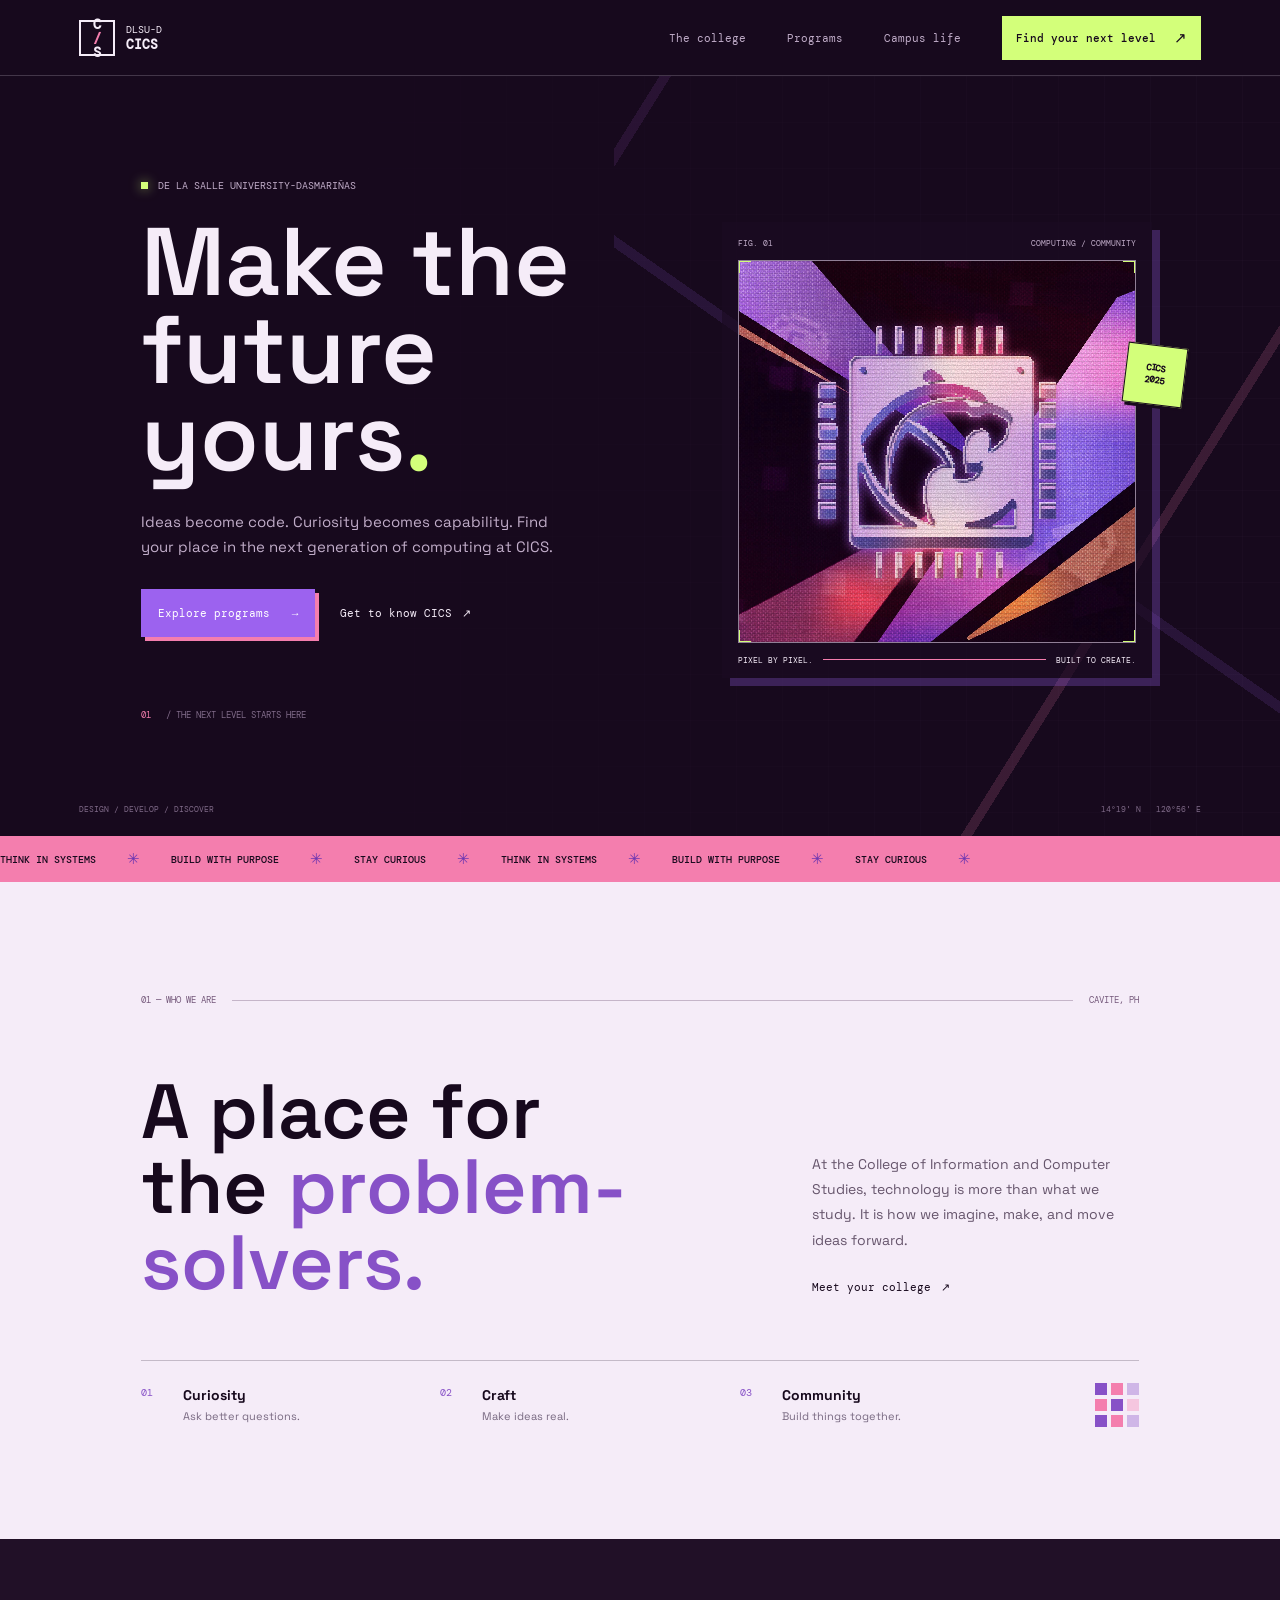
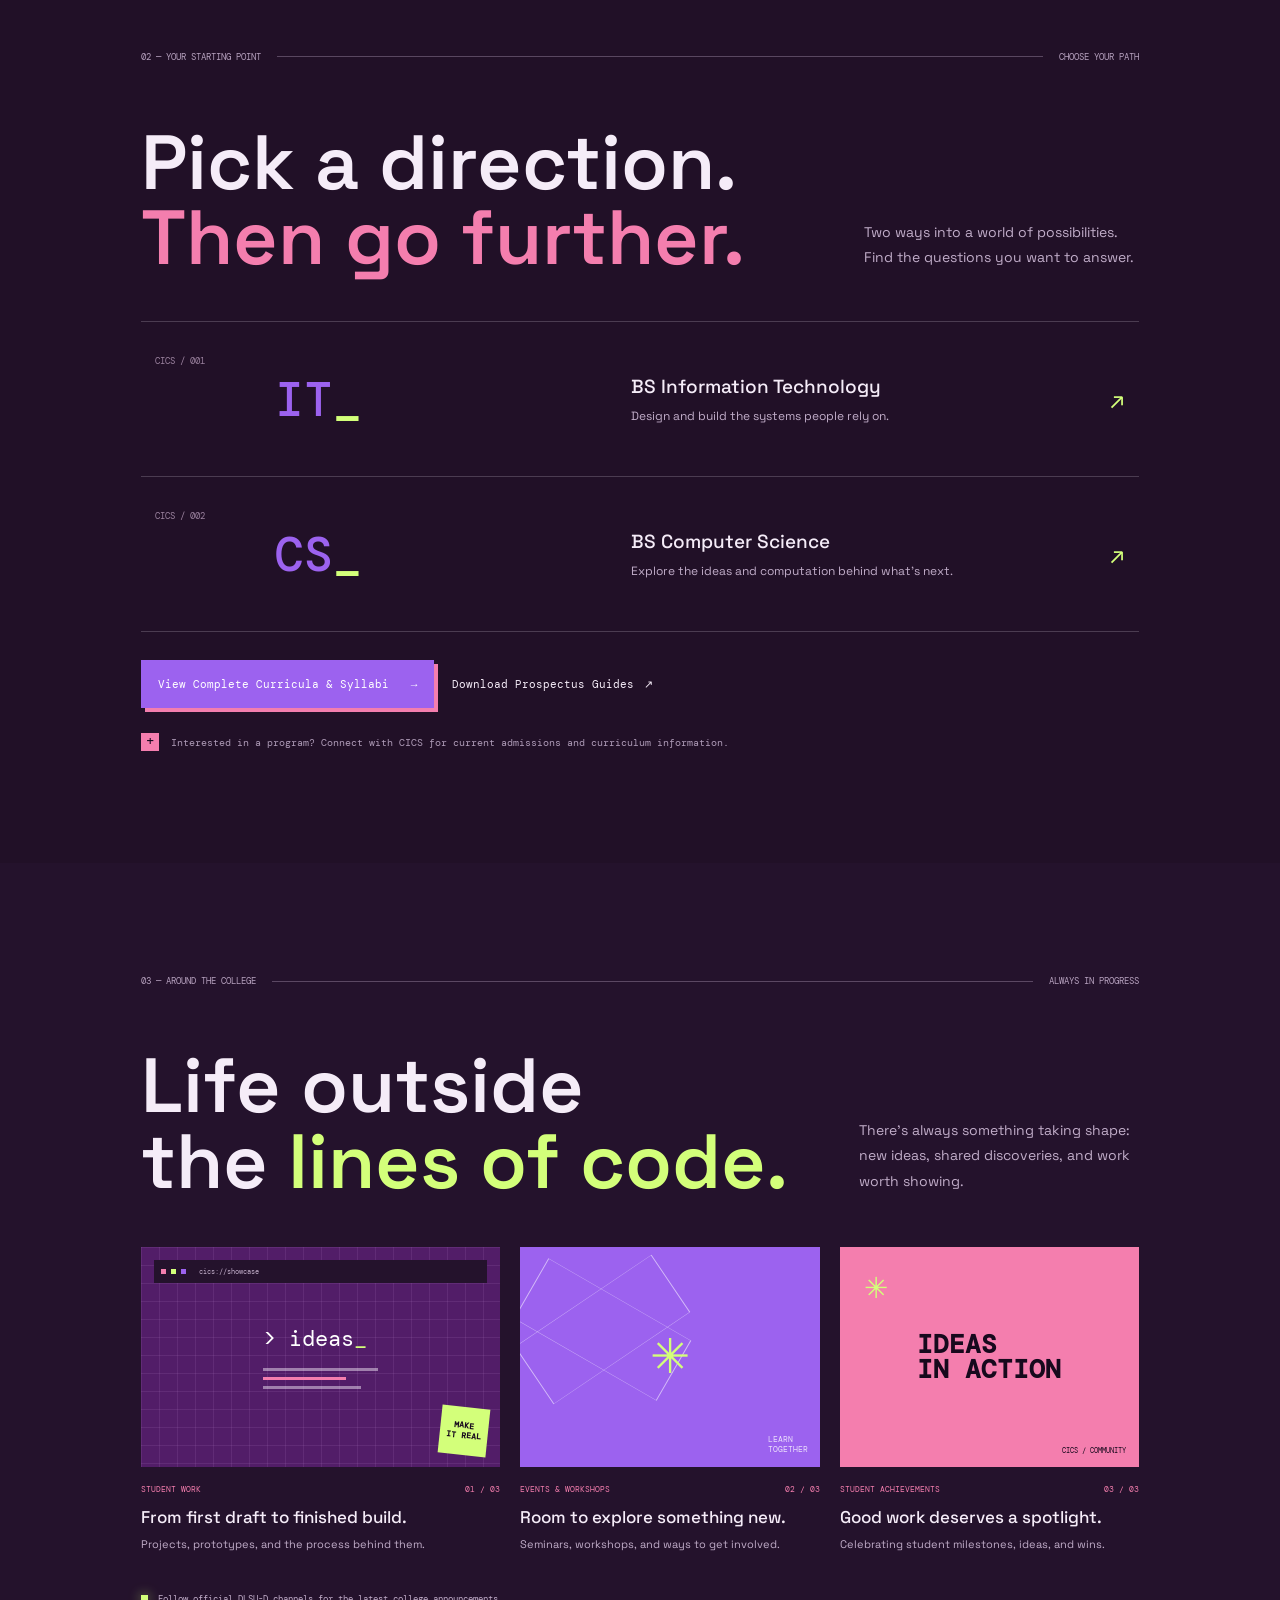
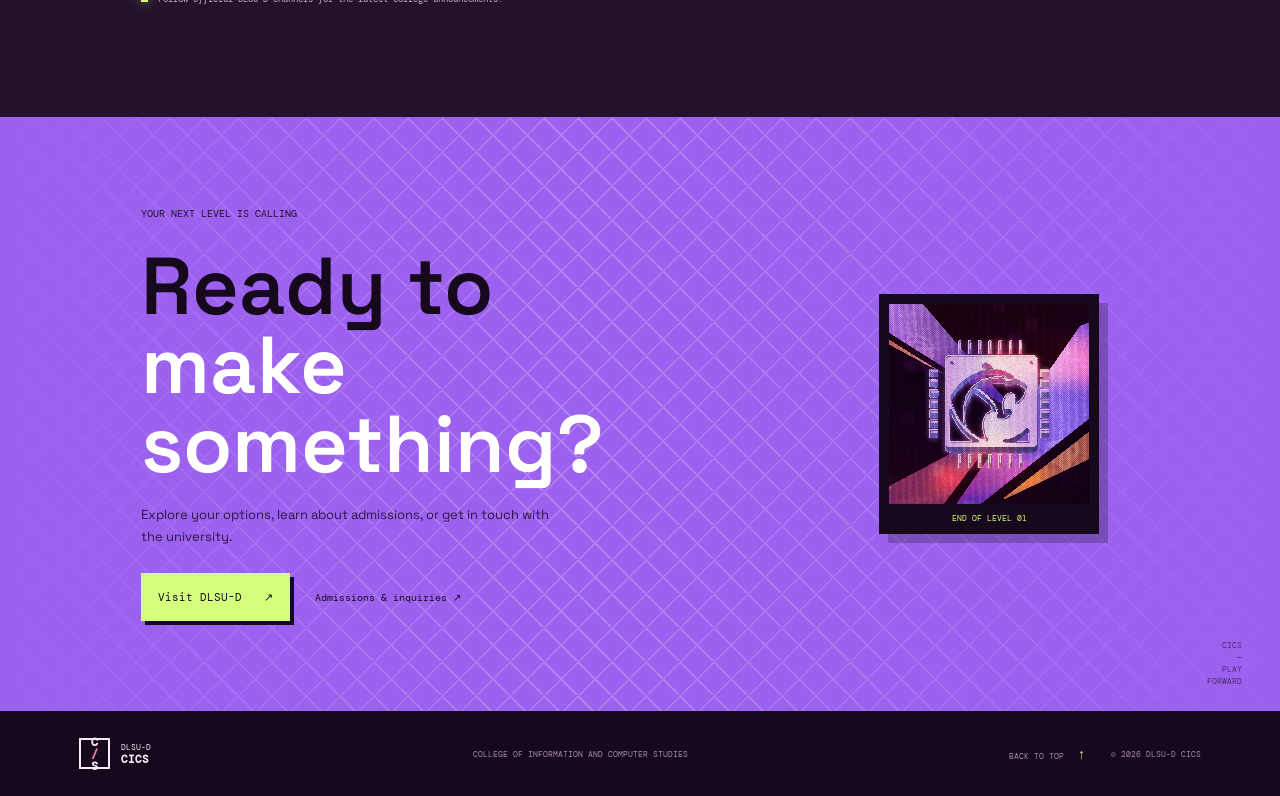
==== src/index.html @ ca6fd071 "feat(add): academic programs page" ====
<!doctype html>
<html lang="en">
  <head>
    <meta charset="utf-8" />
    <meta name="viewport" content="width=device-width, initial-scale=1" />
    <meta name="theme-color" content="#17091d" />
    <meta
      name="description"
      content="Discover the College of Information and Computer Studies at De La Salle University-Dasmariñas."
    />
    <title>CICS | De La Salle University-Dasmariñas</title>
    <link rel="preconnect" href="https://fonts.googleapis.com" />
    <link rel="preconnect" href="https://fonts.gstatic.com" crossorigin />
    <link
      href="https://fonts.googleapis.com/css2?family=DM+Mono:wght@400;500&family=Space+Grotesk:wght@400;500;600;700&display=swap"
      rel="stylesheet"
    />
    <link rel="stylesheet" href="styles.css" />
    <script src="script.js" defer></script>
  </head>
  <body>
    <a class="skip-link" href="#main">Skip to content</a>
    <header class="site-header">
      <a class="brand" href="#top" aria-label="CICS home">
        <span class="brand-mark">C<span>/</span>S</span>
        <span class="brand-copy">DLSU-D <b>CICS</b></span>
      </a>
      <button
        class="menu-toggle"
        type="button"
        aria-expanded="false"
        aria-controls="site-nav"
        aria-label="Open navigation"
      >
        <span></span><span></span>
      </button>
      <nav class="site-nav" id="site-nav" aria-label="Main navigation">
        <a href="#about">The college</a>
        <a href="programs.html">Programs</a>
        <a href="#updates">Campus life</a>
        <a class="nav-apply" href="#connect"
          >Find your next level <span aria-hidden="true">↗</span></a
        >
      </nav>
    </header>

    <main id="main">
      <section class="hero" id="top" aria-labelledby="hero-title">
        <div class="hero-grid" aria-hidden="true"></div>
        <div class="hero-copy reveal">
          <p class="eyebrow">
            <span class="status-dot"></span> De La Salle University-Dasmariñas
          </p>
          <h1 id="hero-title">
            Make the<br /><span>future</span> yours<span class="period">.</span>
          </h1>
          <p class="hero-description">
            Ideas become code. Curiosity becomes capability. Find your place in
            the next generation of computing at CICS.
          </p>
          <div class="hero-actions">
            <a class="button button-primary" href="programs.html"
              >Explore programs <span aria-hidden="true">→</span></a
            >
            <a class="text-link" href="#about"
              >Get to know CICS <span aria-hidden="true">↗</span></a
            >
          </div>
          <p class="hero-index"><span>01</span> / THE NEXT LEVEL STARTS HERE</p>
        </div>
        <div class="hero-art reveal" aria-label="CICS college logo artwork">
          <div class="art-label art-label-top">
            <span>FIG. 01</span><span>COMPUTING / COMMUNITY</span>
          </div>
          <div class="logo-frame">
            <span class="frame-corner corner-tl"></span
            ><span class="frame-corner corner-tr"></span>
            <img
              src="../assets/logo.jpg"
              alt="College of Information and Computer Studies logo"
            />
            <span class="frame-corner corner-bl"></span
            ><span class="frame-corner corner-br"></span>
          </div>
          <div class="art-caption">
            <span>PIXEL BY PIXEL.</span><span class="caption-line"></span
            ><span>BUILT TO CREATE.</span>
          </div>
          <span class="pixel-stamp" aria-hidden="true">CICS<br />2025</span>
        </div>
        <div class="hero-bottom" aria-hidden="true">
          <span>DESIGN / DEVELOP / DISCOVER</span
          ><span>14°19' N &nbsp; 120°56' E</span>
        </div>
      </section>

      <div
        class="ticker"
        aria-label="College of Information and Computer Studies"
      >
        <div class="ticker-track" aria-hidden="true">
          <span>THINK IN SYSTEMS</span><i>✳</i><span>BUILD WITH PURPOSE</span
          ><i>✳</i><span>STAY CURIOUS</span><i>✳</i><span>THINK IN SYSTEMS</span
          ><i>✳</i><span>BUILD WITH PURPOSE</span><i>✳</i
          ><span>STAY CURIOUS</span><i>✳</i>
        </div>
      </div>

      <section
        class="intro section-pad"
        id="about"
        aria-labelledby="about-title"
      >
        <div class="section-kicker reveal">
          <span>01 — WHO WE ARE</span><span class="kicker-rule"></span
          ><span>CAVITE, PH</span>
        </div>
        <div class="intro-content">
          <h2 class="reveal" id="about-title">
            A place for<br />the <span>problem-solvers.</span>
          </h2>
          <div class="intro-aside reveal">
            <p>
              At the College of Information and Computer Studies, technology is
              more than what we study. It is how we imagine, make, and move
              ideas forward.
            </p>
            <a class="text-link" href="#connect"
              >Meet your college <span aria-hidden="true">↗</span></a
            >
          </div>
        </div>
        <div class="value-strip reveal">
          <div>
            <span class="value-number">01</span><b>Curiosity</b
            ><span>Ask better questions.</span>
          </div>
          <div>
            <span class="value-number">02</span><b>Craft</b
            ><span>Make ideas real.</span>
          </div>
          <div>
            <span class="value-number">03</span><b>Community</b
            ><span>Build things together.</span>
          </div>
          <div class="value-pixel" aria-hidden="true">
            <span></span><span></span><span></span><span></span><span></span
            ><span></span><span></span><span></span><span></span>
          </div>
        </div>
      </section>

      <section
        class="programs section-pad"
        id="programs"
        aria-labelledby="programs-title"
      >
        <div class="section-kicker reveal">
          <span>02 — YOUR STARTING POINT</span><span class="kicker-rule"></span
          ><span>CHOOSE YOUR PATH</span>
        </div>
        <div class="section-heading reveal">
          <h2 id="programs-title">
            Pick a direction.<br /><span>Then go further.</span>
          </h2>
          <p>
            Two ways into a world of possibilities. Find the questions you want
            to answer.
          </p>
        </div>
        <div class="program-list">
          <a class="program-card reveal" href="programs.html#bsit">
            <span class="program-code">CICS / 001</span>
            <span class="program-initials">IT<span>_</span></span>
            <span class="program-detail"
              ><b>BS Information Technology</b
              ><span>Design and build the systems people rely on.</span></span
            >
            <span class="program-arrow" aria-hidden="true">↗</span>
          </a>
          <a class="program-card reveal" href="programs.html#bscs">
            <span class="program-code">CICS / 002</span>
            <span class="program-initials">CS<span>_</span></span>
            <span class="program-detail"
              ><b>BS Computer Science</b
              ><span
                >Explore the ideas and computation behind what’s next.</span
              ></span
            >
            <span class="program-arrow" aria-hidden="true">↗</span>
          </a>
        </div>
        <div style="margin-top: 28px; display: flex; flex-wrap: wrap; gap: 18px; align-items: center;" class="reveal">
          <a class="button button-primary" href="programs.html">
            View Complete Curricula &amp; Syllabi <span aria-hidden="true">→</span>
          </a>
          <a class="text-link" href="programs.html#prospectus">
            Download Prospectus Guides <span aria-hidden="true">↗</span>
          </a>
        </div>
        <p class="program-note reveal">
          <span class="pixel-mark" aria-hidden="true">+</span> Interested in a
          program? Connect with CICS for current admissions and curriculum
          information.
        </p>
      </section>

      <section
        class="updates section-pad"
        id="updates"
        aria-labelledby="updates-title"
      >
        <div class="section-kicker reveal">
          <span>03 — AROUND THE COLLEGE</span><span class="kicker-rule"></span
          ><span>ALWAYS IN PROGRESS</span>
        </div>
        <div class="updates-heading reveal">
          <h2 id="updates-title">
            Life outside<br />the <span>lines of code.</span>
          </h2>
          <p>
            There’s always something taking shape: new ideas, shared
            discoveries, and work worth showing.
          </p>
        </div>
        <div class="update-grid">
          <article class="update-item update-feature reveal">
            <div class="update-art art-terminal" aria-hidden="true">
              <span class="terminal-bar"
                ><i></i><i></i><i></i><b>cics://showcase</b></span
              ><span class="terminal-prompt"
                >&gt; ideas<span class="cursor">_</span></span
              ><span class="terminal-lines"><i></i><i></i><i></i></span
              ><span class="terminal-sticker">MAKE<br />IT REAL</span>
            </div>
            <div class="update-meta">
              <span>STUDENT WORK</span><span>01 / 03</span>
            </div>
            <h3>From first draft to finished build.</h3>
            <p>Projects, prototypes, and the process behind them.</p>
          </article>
          <article class="update-item reveal">
            <div class="update-art art-orbit" aria-hidden="true">
              <span class="orbit-ring ring-one"></span
              ><span class="orbit-ring ring-two"></span
              ><span class="orbit-core">✳</span
              ><span class="orbit-label">LEARN<br />TOGETHER</span>
            </div>
            <div class="update-meta">
              <span>EVENTS &amp; WORKSHOPS</span><span>02 / 03</span>
            </div>
            <h3>Room to explore something new.</h3>
            <p>Seminars, workshops, and ways to get involved.</p>
          </article>
          <article class="update-item reveal">
            <div class="update-art art-award" aria-hidden="true">
              <span class="award-sun">✳</span
              ><span class="award-type">IDEAS<br />IN ACTION</span
              ><span class="award-small">CICS / COMMUNITY</span>
            </div>
            <div class="update-meta">
              <span>STUDENT ACHIEVEMENTS</span><span>03 / 03</span>
            </div>
            <h3>Good work deserves a spotlight.</h3>
            <p>Celebrating student milestones, ideas, and wins.</p>
          </article>
        </div>
        <p class="updates-note">
          <span class="status-dot"></span> Follow official DLSU-D channels for
          the latest college announcements.
        </p>
      </section>

      <section class="connect" id="connect" aria-labelledby="connect-title">
        <div class="connect-pattern" aria-hidden="true"></div>
        <div class="connect-content reveal">
          <p class="eyebrow">YOUR NEXT LEVEL IS CALLING</p>
          <h2 id="connect-title">Ready to<br /><span>make something?</span></h2>
          <p>
            Explore your options, learn about admissions, or get in touch with
            the university.
          </p>
          <div class="connect-actions">
            <a
              class="button button-light"
              href="https://www.dlsud.edu.ph/"
              target="_blank"
              rel="noreferrer"
              >Visit DLSU-D <span aria-hidden="true">↗</span></a
            >
            <a
              class="connect-link"
              href="https://www.dlsud.edu.ph/"
              target="_blank"
              rel="noreferrer"
              >Admissions &amp; inquiries <span aria-hidden="true">↗</span></a
            >
          </div>
        </div>
        <div class="connect-logo reveal">
          <img src="../assets/logo.jpg" alt="CICS pixel-art logo" /><span
            >END OF LEVEL 01</span
          >
        </div>
        <div class="connect-index" aria-hidden="true">
          CICS<br />—<br />PLAY<br />FORWARD
        </div>
      </section>
    </main>

    <footer class="site-footer">
      <a class="brand footer-brand" href="#top" aria-label="CICS back to top"
        ><span class="brand-mark">C<span>/</span>S</span
        ><span class="brand-copy">DLSU-D <b>CICS</b></span></a
      >
      <span class="footer-note"
        >COLLEGE OF INFORMATION AND COMPUTER STUDIES</span
      >
      <a class="back-top" href="#top"
        >BACK TO TOP <span aria-hidden="true">↑</span></a
      >
      <span class="copyright"
        >© <span id="current-year">2025</span> DLSU-D CICS</span
      >
    </footer>
  </body>
</html>
---- src/styles.css ----
:root {
  color-scheme: dark;
  --ink: #17091d;
  --ink-soft: #211027;
  --paper: #f5ecf8;
  --muted: #c1adc9;
  --violet: #9c62ef;
  --pink: #f47eae;
  --acid: #d3ff7a;
  --line: rgba(245, 236, 248, 0.2);
  --mono: "DM Mono", "Courier New", monospace;
  --display: "Space Grotesk", "Trebuchet MS", sans-serif;
}

* {
  box-sizing: border-box;
}
html {
  scroll-behavior: smooth;
  scroll-padding-top: 82px;
}
body {
  margin: 0;
  background: var(--ink);
  color: var(--paper);
  font-family: var(--display);
  -webkit-font-smoothing: antialiased;
}
a {
  color: inherit;
  text-decoration: none;
}
button {
  font: inherit;
}
::selection {
  color: var(--ink);
  background: var(--acid);
}
.skip-link {
  position: absolute;
  z-index: 20;
  top: 8px;
  left: 8px;
  padding: 12px 16px;
  background: var(--acid);
  color: var(--ink);
  transform: translateY(-150%);
}
.skip-link:focus {
  transform: translateY(0);
}
.site-header {
  position: relative;
  z-index: 10;
  display: flex;
  align-items: center;
  justify-content: space-between;
  min-height: 76px;
  padding: 0 6.2vw;
  border-bottom: 1px solid var(--line);
  background: var(--ink);
}
.brand {
  display: inline-flex;
  align-items: center;
  gap: 11px;
}
.brand-mark {
  display: grid;
  width: 36px;
  height: 36px;
  place-content: center;
  border: 2px solid var(--paper);
  font: 700 14px/1 var(--mono);
  letter-spacing: 0;
}
.brand-mark span {
  color: var(--pink);
}
.brand-copy {
  display: grid;
  gap: 3px;
  font: 10px/1 var(--mono);
  letter-spacing: 0;
}
.brand-copy b {
  font-size: 13px;
}
.site-nav {
  display: flex;
  align-items: center;
  gap: clamp(20px, 3.2vw, 48px);
  font: 11px var(--mono);
}
.site-nav > a:not(.nav-apply) {
  color: var(--muted);
  transition: color 0.2s;
}
.site-nav > a:not(.nav-apply):hover,
.text-link:hover,
.back-top:hover {
  color: var(--acid);
}
.nav-apply {
  display: inline-flex;
  gap: 18px;
  align-items: center;
  padding: 12px 14px;
  color: var(--ink);
  background: var(--acid);
  font-weight: 500;
  transition:
    background 0.2s,
    transform 0.2s;
}
.nav-apply:hover {
  background: var(--pink);
  transform: translateY(-2px);
}
.nav-apply span {
  font-size: 15px;
}
.menu-toggle {
  display: none;
}

.hero {
  position: relative;
  display: grid;
  grid-template-columns: 1fr 0.9fr;
  align-items: center;
  min-height: min(760px, calc(100svh - 76px));
  padding: 76px 10vw 88px 11vw;
  overflow: hidden;
}
.hero::before {
  position: absolute;
  top: 0;
  right: 0;
  bottom: 0;
  width: 52%;
  background:
    linear-gradient(
      122deg,
      transparent 4%,
      rgba(119, 61, 147, 0.19) 4%,
      rgba(119, 61, 147, 0.19) 5%,
      transparent 5%,
      transparent 72%,
      rgba(244, 126, 174, 0.16) 72%,
      rgba(244, 126, 174, 0.16) 73%,
      transparent 73%
    ),
    linear-gradient(
      35deg,
      transparent 48%,
      rgba(156, 98, 239, 0.13) 48%,
      rgba(156, 98, 239, 0.13) 49%,
      transparent 49%
    );
  content: "";
  pointer-events: none;
}
.hero-grid {
  position: absolute;
  inset: 0;
  opacity: 0.16;
  background-image:
    linear-gradient(rgba(196, 159, 221, 0.15) 1px, transparent 1px),
    linear-gradient(90deg, rgba(196, 159, 221, 0.15) 1px, transparent 1px);
  background-size: 46px 46px;
  mask-image: linear-gradient(90deg, transparent 12%, #000 100%);
  pointer-events: none;
}
.hero-copy,
.hero-art {
  position: relative;
  z-index: 1;
}
.eyebrow,
.section-kicker,
.hero-index,
.art-label,
.art-caption,
.hero-bottom,
.program-code,
.program-note,
.update-meta,
.updates-note,
.connect-index,
.connect-logo > span,
.site-footer {
  font-family: var(--mono);
}
.eyebrow {
  display: flex;
  align-items: center;
  gap: 10px;
  margin: 0 0 27px;
  color: var(--muted);
  font-size: 10px;
  text-transform: uppercase;
}
.status-dot {
  display: inline-block;
  flex: 0 0 7px;
  width: 7px;
  height: 7px;
  background: var(--acid);
  box-shadow: 0 0 12px rgba(211, 255, 122, 0.65);
}
.hero h1 {
  margin: 0;
  font-size: clamp(54px, 7.5vw, 112px);
  font-weight: 600;
  line-height: 0.91;
  letter-spacing: 0;
}
.hero h1 > span:first-child {
  color: var(--pink);
}
.period {
  color: var(--acid);
}
.hero-description {
  max-width: 430px;
  margin: 27px 0 29px;
  color: var(--muted);
  font-size: 15px;
  line-height: 1.7;
}
.hero-actions,
.connect-actions {
  display: flex;
  align-items: center;
  gap: 25px;
}
.button {
  display: inline-flex;
  min-height: 48px;
  align-items: center;
  justify-content: center;
  gap: 22px;
  padding: 0 17px;
  font: 11px var(--mono);
  transition:
    transform 0.2s,
    background 0.2s;
}
.button:hover {
  transform: translateY(-3px);
}
.button-primary {
  background: var(--violet);
  color: #fff;
  box-shadow: 4px 4px 0 var(--pink);
}
.button-primary:hover {
  background: #ad7aff;
}
.text-link {
  display: inline-flex;
  align-items: center;
  gap: 10px;
  font: 11px var(--mono);
  color: var(--paper);
  transition: color 0.2s;
}
.hero-index {
  margin: 72px 0 0;
  color: #806b89;
  font-size: 9px;
}
.hero-index span {
  margin-right: 10px;
  color: var(--pink);
}
.hero-art {
  width: min(100%, 430px);
  justify-self: end;
  padding: 16px 16px 13px;
  background: rgba(27, 11, 34, 0.68);
  box-shadow: 8px 8px 0 rgba(156, 98, 239, 0.28);
}
.art-label,
.art-caption {
  display: flex;
  justify-content: space-between;
  gap: 10px;
  color: var(--muted);
  font-size: 8px;
}
.art-label {
  padding: 0 0 12px;
}
.logo-frame {
  position: relative;
  width: 100%;
  aspect-ratio: 1.04 / 1;
  overflow: hidden;
  border: 1px solid rgba(245, 236, 248, 0.5);
  background: #2a1234;
}
.logo-frame::after {
  position: absolute;
  inset: 0;
  background: repeating-linear-gradient(
    0deg,
    rgba(18, 8, 24, 0.12) 0 1px,
    transparent 1px 4px
  );
  content: "";
  pointer-events: none;
}
.logo-frame img {
  display: block;
  width: 100%;
  height: 100%;
  object-fit: cover;
  object-position: center 45%;
  image-rendering: pixelated;
}
.frame-corner {
  position: absolute;
  z-index: 1;
  width: 13px;
  height: 13px;
  border-color: var(--acid);
  border-style: solid;
}
.corner-tl {
  top: -1px;
  left: -1px;
  border-width: 2px 0 0 2px;
}
.corner-tr {
  top: -1px;
  right: -1px;
  border-width: 2px 2px 0 0;
}
.corner-bl {
  bottom: -1px;
  left: -1px;
  border-width: 0 0 2px 2px;
}
.corner-br {
  right: -1px;
  bottom: -1px;
  border-width: 0 2px 2px 0;
}
.art-caption {
  align-items: center;
  padding-top: 12px;
  color: var(--paper);
}
.caption-line {
  height: 1px;
  flex: 1;
  background: var(--pink);
}
.pixel-stamp {
  position: absolute;
  top: 27%;
  right: -33px;
  display: grid;
  width: 60px;
  height: 60px;
  place-content: center;
  transform: rotate(7deg);
  border: 1px solid var(--ink);
  background: var(--acid);
  color: var(--ink);
  text-align: center;
  font: 700 9px/1.3 var(--mono);
  box-shadow: 3px 3px 0 var(--ink);
}
.hero-bottom {
  position: absolute;
  right: 6.2vw;
  bottom: 22px;
  left: 6.2vw;
  display: flex;
  justify-content: space-between;
  color: #806b89;
  font-size: 8px;
}

.ticker {
  overflow: hidden;
  padding: 13px 0;
  background: var(--pink);
  color: var(--ink);
}
.ticker-track {
  display: flex;
  width: max-content;
  align-items: center;
  gap: 31px;
  animation: marquee 26s linear infinite;
  font: 500 10px var(--mono);
}
.ticker-track i {
  color: #6d36b1;
  font-style: normal;
  font-size: 15px;
}
@keyframes marquee {
  to {
    transform: translateX(-50%);
  }
}

.section-pad {
  padding: 112px 11vw;
}
.intro {
  background: var(--paper);
  color: var(--ink);
}
.section-kicker {
  display: flex;
  align-items: center;
  gap: 16px;
  color: #765a7c;
  font-size: 9px;
}
.kicker-rule {
  height: 1px;
  flex: 1;
  background: currentColor;
  opacity: 0.38;
}
.intro-content {
  display: grid;
  grid-template-columns: 1.1fr 0.62fr;
  align-items: end;
  gap: 7vw;
  padding: 68px 0 60px;
}
.intro h2,
.section-heading h2,
.updates-heading h2,
.connect h2 {
  margin: 0;
  font-size: clamp(44px, 6vw, 78px);
  font-weight: 600;
  line-height: 0.98;
  letter-spacing: 0;
}
.intro h2 span,
.section-heading h2 span {
  color: #8751c7;
}
.intro-aside {
  max-width: 370px;
  padding-bottom: 4px;
}
.intro-aside p,
.section-heading > p,
.updates-heading > p {
  margin: 0 0 22px;
  color: #66556c;
  font-size: 14px;
  line-height: 1.8;
}
.intro-aside .text-link {
  color: var(--ink);
}
.intro-aside .text-link:hover {
  color: #8751c7;
}
.value-strip {
  display: grid;
  grid-template-columns: repeat(3, 1fr) 100px;
  gap: 20px;
  align-items: center;
  padding-top: 22px;
  border-top: 1px solid rgba(23, 9, 29, 0.22);
}
.value-strip > div:not(.value-pixel) {
  display: grid;
  grid-template-columns: 33px auto;
  gap: 5px 9px;
  align-items: center;
}
.value-number {
  grid-row: span 2;
  align-self: start;
  color: #8751c7;
  font: 10px var(--mono);
}
.value-strip b {
  font-size: 14px;
}
.value-strip > div > span:last-child {
  color: #786981;
  font-size: 11px;
}
.value-pixel {
  display: grid;
  grid-template-columns: repeat(3, 12px);
  gap: 4px;
  justify-content: end;
}
.value-pixel span {
  width: 12px;
  height: 12px;
  background: #8751c7;
}
.value-pixel span:nth-child(2n) {
  background: var(--pink);
}
.value-pixel span:nth-child(3n) {
  opacity: 0.35;
}

.programs {
  background: var(--ink-soft);
}
.programs .section-kicker,
.updates .section-kicker {
  color: #b6a1be;
}
.section-heading {
  display: flex;
  align-items: end;
  justify-content: space-between;
  gap: 45px;
  margin: 62px 0 46px;
}
.section-heading h2 span {
  color: var(--pink);
}
.section-heading > p {
  max-width: 275px;
  margin: 0 0 5px;
  color: var(--muted);
}
.program-list {
  border-top: 1px solid var(--line);
}
.program-card {
  position: relative;
  display: grid;
  grid-template-columns: 100px 1fr 1.3fr 38px;
  min-height: 155px;
  align-items: center;
  gap: 20px;
  padding: 20px 14px;
  border-bottom: 1px solid var(--line);
  transition:
    background 0.2s,
    padding 0.2s;
}
.program-card:hover {
  padding-right: 23px;
  padding-left: 23px;
  background: rgba(156, 98, 239, 0.1);
}
.program-code {
  align-self: start;
  padding-top: 13px;
  color: #9b829f;
  font-size: 9px;
}
.program-initials {
  color: var(--violet);
  font: 500 48px/0.9 var(--mono);
}
.program-initials span {
  color: var(--acid);
}
.program-detail {
  display: grid;
  gap: 9px;
}
.program-detail b {
  font-size: 19px;
  font-weight: 500;
}
.program-detail > span {
  color: var(--muted);
  font-size: 12px;
}
.program-arrow {
  justify-self: end;
  color: var(--acid);
  font-size: 24px;
  transition: transform 0.2s;
}
.program-card:hover .program-arrow {
  transform: translate(3px, -3px);
}
.program-note {
  display: flex;
  align-items: center;
  gap: 12px;
  margin: 25px 0 0;
  color: #ae9bb7;
  font-size: 10px;
  line-height: 1.7;
}
.pixel-mark {
  display: grid;
  width: 18px;
  height: 18px;
  place-content: center;
  background: var(--pink);
  color: var(--ink);
  font-size: 14px;
}

.updates {
  background: #24122c;
}
.updates-heading {
  display: flex;
  justify-content: space-between;
  align-items: end;
  gap: 35px;
  margin: 61px 0 48px;
}
.updates-heading h2 span {
  color: var(--acid);
}
.updates-heading > p {
  max-width: 280px;
  margin-bottom: 5px;
  color: var(--muted);
}
.update-grid {
  display: grid;
  grid-template-columns: 1.2fr 1fr 1fr;
  gap: 20px;
}
.update-item {
  min-width: 0;
}
.update-art {
  position: relative;
  display: grid;
  height: 220px;
  place-content: center;
  overflow: hidden;
}
.art-terminal {
  justify-items: start;
  background: #521d68;
  background-image:
    linear-gradient(rgba(239, 193, 255, 0.09) 1px, transparent 1px),
    linear-gradient(90deg, rgba(239, 193, 255, 0.09) 1px, transparent 1px);
  background-size: 18px 18px;
}
.terminal-bar {
  position: absolute;
  top: 13px;
  right: 13px;
  left: 13px;
  display: flex;
  align-items: center;
  gap: 5px;
  padding: 7px;
  background: #24122c;
}
.terminal-bar i {
  width: 5px;
  height: 5px;
  background: var(--pink);
}
.terminal-bar i:nth-child(2) {
  background: var(--acid);
}
.terminal-bar i:nth-child(3) {
  background: var(--violet);
}
.terminal-bar b {
  margin-left: 8px;
  color: var(--muted);
  font: 7px var(--mono);
}
.terminal-prompt {
  color: #fff;
  font: 22px var(--mono);
}
.cursor {
  color: var(--acid);
  animation: blink 1s steps(2, start) infinite;
}
@keyframes blink {
  to {
    visibility: hidden;
  }
}
.terminal-lines {
  display: grid;
  gap: 6px;
  margin-top: 15px;
}
.terminal-lines i {
  display: block;
  width: 115px;
  height: 3px;
  background: rgba(245, 236, 248, 0.48);
}
.terminal-lines i:nth-child(2) {
  width: 83px;
  background: var(--pink);
}
.terminal-lines i:nth-child(3) {
  width: 98px;
}
.terminal-sticker {
  position: absolute;
  right: 12px;
  bottom: 12px;
  display: grid;
  width: 48px;
  height: 48px;
  place-content: center;
  transform: rotate(6deg);
  background: var(--acid);
  color: var(--ink);
  text-align: center;
  font: 700 8px/1.2 var(--mono);
}
.art-orbit {
  background: #9c62ef;
}
.orbit-ring {
  position: absolute;
  width: 165px;
  height: 165px;
  border: 1px solid rgba(255, 255, 255, 0.55);
  transform: rotate(30deg) scaleY(0.42);
}
.ring-two {
  transform: rotate(-34deg) scaleY(0.42);
}
.orbit-core {
  z-index: 1;
  color: var(--acid);
  font-size: 48px;
}
.orbit-label {
  position: absolute;
  right: 12px;
  bottom: 12px;
  color: rgba(255, 255, 255, 0.8);
  font: 8px/1.3 var(--mono);
}
.art-award {
  background: var(--pink);
  color: var(--ink);
}
.award-sun {
  position: absolute;
  top: 22px;
  left: 24px;
  color: var(--acid);
  font-size: 29px;
}
.award-type {
  font: 600 26px/0.95 var(--mono);
}
.award-small {
  position: absolute;
  right: 13px;
  bottom: 12px;
  font: 7px var(--mono);
}
.update-meta {
  display: flex;
  justify-content: space-between;
  gap: 8px;
  margin: 17px 0 12px;
  color: var(--pink);
  font-size: 8px;
}
.update-item h3 {
  margin: 0 0 7px;
  font-size: 17px;
  font-weight: 500;
  line-height: 1.3;
}
.update-item p {
  margin: 0;
  color: var(--muted);
  font-size: 11px;
  line-height: 1.65;
}
.updates-note {
  display: flex;
  align-items: center;
  gap: 10px;
  margin: 40px 0 0;
  color: var(--muted);
  font-size: 9px;
}

.connect {
  position: relative;
  display: grid;
  grid-template-columns: 1fr 300px;
  align-items: center;
  min-height: 510px;
  gap: 40px;
  padding: 90px 11vw;
  overflow: hidden;
  background: var(--violet);
  color: var(--ink);
}
.connect-pattern {
  position: absolute;
  inset: 0;
  opacity: 0.2;
  background-image:
    linear-gradient(
      45deg,
      transparent 47%,
      #fff 47%,
      #fff 50%,
      transparent 50%
    ),
    linear-gradient(
      -45deg,
      transparent 47%,
      #fff 47%,
      #fff 50%,
      transparent 50%
    );
  background-size: 34px 34px;
  mask-image: linear-gradient(90deg, transparent, #000 45%, transparent);
  pointer-events: none;
}
.connect-content,
.connect-logo,
.connect-index {
  position: relative;
  z-index: 1;
}
.connect .eyebrow {
  color: var(--ink-soft);
}
.connect h2 {
  font-size: clamp(48px, 6.3vw, 82px);
}
.connect h2 span {
  color: #fff;
}
.connect-content > p:not(.eyebrow) {
  max-width: 410px;
  margin: 20px 0 25px;
  color: #301545;
  font-size: 13px;
  line-height: 1.7;
}
.button-light {
  background: var(--acid);
  box-shadow: 4px 4px 0 var(--ink);
}
.button-light:hover {
  background: #e5ffac;
}
.connect-link {
  color: var(--ink);
  font: 10px var(--mono);
}
.connect-link:hover {
  text-decoration: underline;
  text-underline-offset: 4px;
}
.connect-logo {
  justify-self: center;
  width: 220px;
  padding: 10px;
  transform: rotate(4deg);
  background: var(--ink);
  box-shadow: 9px 9px 0 rgba(23, 9, 29, 0.25);
}
.connect-logo img {
  display: block;
  width: 100%;
  aspect-ratio: 1;
  object-fit: cover;
  image-rendering: pixelated;
}
.connect-logo > span {
  display: block;
  padding: 9px 2px 1px;
  color: var(--acid);
  font-size: 8px;
  text-align: center;
}
.connect-index {
  position: absolute;
  right: 3vw;
  bottom: 24px;
  color: rgba(23, 9, 29, 0.6);
  text-align: right;
  font-size: 8px;
  line-height: 1.5;
}

.site-footer {
  display: grid;
  grid-template-columns: auto 1fr auto auto;
  align-items: center;
  gap: 25px;
  min-height: 85px;
  padding: 18px 6.2vw;
  color: #a28ea9;
  font-size: 8px;
}
.footer-brand {
  color: var(--paper);
}
.footer-brand .brand-mark {
  width: 31px;
  height: 31px;
  font-size: 12px;
}
.footer-brand .brand-copy {
  font-size: 8px;
}
.footer-brand .brand-copy b {
  font-size: 11px;
}
.footer-note {
  justify-self: center;
}
.back-top {
  transition: color 0.2s;
}
.back-top span {
  margin-left: 8px;
  color: var(--acid);
  font-size: 14px;
}
.copyright {
  white-space: nowrap;
}
.reveal {
  opacity: 0;
  transform: translateY(16px);
  transition:
    opacity 0.65s ease,
    transform 0.65s ease;
}
.reveal.is-visible {
  opacity: 1;
  transform: translateY(0);
}

/* ==========================================================================
   ACADEMIC PROGRAMS PAGE STYLES (CICS / PAGE 03)
   ========================================================================== */

/* Active link indicator in navbar */
.site-nav > a.active-nav {
  color: var(--acid);
  font-weight: 500;
}
.site-nav > a.active-nav::after {
  content: " *";
  color: var(--pink);
}

/* Subpage Hero */
.subpage-hero {
  position: relative;
  display: grid;
  grid-template-columns: 1.15fr 0.85fr;
  align-items: center;
  gap: 40px;
  min-height: min(620px, calc(90svh - 76px));
  padding: 60px 10vw 70px 11vw;
  overflow: hidden;
  background: var(--ink);
  border-bottom: 1px solid var(--line);
}
.subpage-hero::before {
  position: absolute;
  top: 0;
  right: 0;
  bottom: 0;
  width: 55%;
  background:
    linear-gradient(135deg, transparent 15%, rgba(156, 98, 239, 0.12) 15%, rgba(156, 98, 239, 0.12) 16%, transparent 16%),
    linear-gradient(45deg, transparent 65%, rgba(244, 126, 174, 0.14) 65%, rgba(244, 126, 174, 0.14) 66%, transparent 66%);
  content: "";
  pointer-events: none;
}
.subpage-hero .hero-grid {
  position: absolute;
  inset: 0;
  opacity: 0.14;
  background-image:
    linear-gradient(rgba(196, 159, 221, 0.15) 1px, transparent 1px),
    linear-gradient(90deg, rgba(196, 159, 221, 0.15) 1px, transparent 1px);
  background-size: 38px 38px;
  pointer-events: none;
}
.subpage-hero-copy {
  position: relative;
  z-index: 1;
}
.subpage-hero h1 {
  margin: 0;
  font-size: clamp(48px, 6.2vw, 88px);
  font-weight: 600;
  line-height: 0.94;
  letter-spacing: -0.02em;
}
.subpage-hero h1 > span {
  color: var(--pink);
}
.subpage-hero-desc {
  max-width: 520px;
  margin: 24px 0 32px;
  color: var(--muted);
  font-size: 15px;
  line-height: 1.7;
}
.subpage-hero-actions {
  display: flex;
  flex-wrap: wrap;
  align-items: center;
  gap: 18px;
}

/* Subpage Hero Terminal Widget */
.hero-stats-panel {
  position: relative;
  z-index: 1;
  width: 100%;
  max-width: 440px;
  justify-self: end;
  background: rgba(27, 11, 34, 0.85);
  border: 1px solid rgba(245, 236, 248, 0.35);
  box-shadow: 8px 8px 0 rgba(156, 98, 239, 0.3);
  padding: 18px 20px 20px;
}
.stats-panel-bar {
  display: flex;
  align-items: center;
  justify-content: space-between;
  padding-bottom: 14px;
  border-bottom: 1px solid var(--line);
  font: 8px var(--mono);
  color: var(--muted);
}
.panel-lights {
  display: flex;
  gap: 5px;
}
.panel-lights i {
  display: inline-block;
  width: 6px;
  height: 6px;
}
.panel-lights i:nth-child(1) { background: var(--pink); }
.panel-lights i:nth-child(2) { background: var(--acid); }
.panel-lights i:nth-child(3) { background: var(--violet); }
.stats-panel-grid {
  display: grid;
  grid-template-columns: 1fr 1fr;
  gap: 16px;
  padding: 18px 0 14px;
}
.stat-box {
  background: rgba(33, 16, 39, 0.6);
  border-left: 2px solid var(--violet);
  padding: 10px 12px;
}
.stat-box:nth-child(2) { border-left-color: var(--pink); }
.stat-box:nth-child(3) { border-left-color: var(--acid); }
.stat-box:nth-child(4) { border-left-color: #6d36b1; }
.stat-box-val {
  font: 700 24px/1.1 var(--mono);
  color: var(--paper);
}
.stat-box-label {
  font: 9px var(--mono);
  color: var(--muted);
  margin-top: 4px;
  text-transform: uppercase;
}
.stats-panel-footer {
  display: flex;
  align-items: center;
  justify-content: space-between;
  padding-top: 12px;
  border-top: 1px solid var(--line);
  font: 8px var(--mono);
  color: var(--paper);
}
.stats-panel-footer span:last-child {
  color: var(--acid);
}

/* Sticky Jump Sub-Navigation */
.program-subnav-sticky {
  position: sticky;
  top: 0;
  z-index: 15;
  background: rgba(23, 9, 29, 0.94);
  backdrop-filter: blur(10px);
  border-bottom: 1px solid var(--line);
  padding: 0 10vw 0 11vw;
}
.program-subnav-inner {
  display: flex;
  align-items: center;
  justify-content: space-between;
  gap: 20px;
  min-height: 52px;
  overflow-x: auto;
  scrollbar-width: none;
}
.program-subnav-inner::-webkit-scrollbar {
  display: none;
}
.subnav-pills {
  display: flex;
  align-items: center;
  gap: 8px;
  white-space: nowrap;
}
.subnav-pill {
  display: inline-flex;
  align-items: center;
  gap: 6px;
  padding: 6px 12px;
  font: 10px var(--mono);
  color: var(--muted);
  border: 1px solid rgba(245, 236, 248, 0.15);
  background: transparent;
  transition: all 0.2s ease;
  cursor: pointer;
}
.subnav-pill:hover,
.subnav-pill.active {
  color: var(--ink);
  background: var(--acid);
  border-color: var(--acid);
  font-weight: 500;
}
.subnav-pill span {
  font-size: 8px;
  opacity: 0.7;
}
.subnav-quick-cta {
  font: 10px var(--mono);
  color: var(--pink);
  white-space: nowrap;
  display: inline-flex;
  align-items: center;
  gap: 6px;
}
.subnav-quick-cta:hover {
  color: var(--acid);
}

/* Undergraduate Programs Section */
.degree-block {
  margin-top: 50px;
  border: 1px solid var(--line);
  background: var(--ink-soft);
  position: relative;
  overflow: hidden;
}
.degree-block::before {
  content: "";
  position: absolute;
  top: 0;
  left: 0;
  right: 0;
  height: 3px;
  background: linear-gradient(90deg, var(--violet), var(--pink), var(--acid));
}
.degree-hero-banner {
  padding: 36px 40px 28px;
  border-bottom: 1px solid var(--line);
  background: rgba(23, 9, 29, 0.5);
  display: grid;
  grid-template-columns: 1fr auto;
  gap: 24px;
  align-items: start;
}
.degree-badge-line {
  display: flex;
  flex-wrap: wrap;
  align-items: center;
  gap: 12px;
  margin-bottom: 14px;
  font: 10px var(--mono);
}
.badge-code {
  color: var(--ink);
  background: var(--acid);
  padding: 3px 8px;
  font-weight: 700;
}
.badge-status {
  color: var(--pink);
}
.badge-units {
  color: var(--muted);
}
.degree-title {
  margin: 0 0 10px;
  font-size: clamp(28px, 3.8vw, 44px);
  font-weight: 600;
  line-height: 1.08;
  color: var(--paper);
}
.degree-title span {
  color: var(--violet);
}
.degree-summary {
  margin: 0;
  max-width: 780px;
  color: var(--muted);
  font-size: 14px;
  line-height: 1.75;
}
.degree-hero-action {
  align-self: center;
}

/* Degree Highlights Ribbon */
.degree-highlights-strip {
  display: grid;
  grid-template-columns: repeat(4, 1fr);
  border-bottom: 1px solid var(--line);
  background: rgba(33, 16, 39, 0.4);
}
.highlight-cell {
  padding: 16px 22px;
  border-right: 1px solid var(--line);
}
.highlight-cell:last-child {
  border-right: none;
}
.highlight-label {
  display: block;
  font: 8px var(--mono);
  color: var(--pink);
  text-transform: uppercase;
  margin-bottom: 4px;
}
.highlight-val {
  font-size: 13px;
  font-weight: 600;
  color: var(--paper);
}

/* Degree Main Body */
.degree-body {
  padding: 36px 40px 40px;
}

/* Curriculum Navigator Tabs */
.curriculum-section-title {
  display: flex;
  align-items: center;
  justify-content: space-between;
  margin-bottom: 20px;
}
.curriculum-section-title h3 {
  margin: 0;
  font-size: 20px;
  font-weight: 600;
  letter-spacing: -0.01em;
}
.curriculum-section-title span {
  font: 10px var(--mono);
  color: var(--muted);
}
.curriculum-year-tabs {
  display: flex;
  gap: 8px;
  border-bottom: 1px solid var(--line);
  padding-bottom: 12px;
  margin-bottom: 24px;
  overflow-x: auto;
  scrollbar-width: none;
}
.curriculum-year-tabs::-webkit-scrollbar {
  display: none;
}
.year-tab-btn {
  padding: 8px 16px;
  background: rgba(245, 236, 248, 0.05);
  border: 1px solid var(--line);
  color: var(--muted);
  font: 11px var(--mono);
  cursor: pointer;
  transition: all 0.2s;
  white-space: nowrap;
}
.year-tab-btn:hover {
  border-color: var(--paper);
  color: var(--paper);
}
.year-tab-btn.is-active {
  background: var(--violet);
  color: #fff;
  border-color: var(--violet);
  box-shadow: 2px 2px 0 var(--pink);
}

/* Semester Columns */
.semesters-grid {
  display: grid;
  grid-template-columns: 1fr 1fr;
  gap: 24px;
}
.semester-col {
  background: rgba(23, 9, 29, 0.45);
  border: 1px solid var(--line);
  padding: 20px;
}
.semester-head {
  display: flex;
  align-items: center;
  justify-content: space-between;
  padding-bottom: 12px;
  margin-bottom: 14px;
  border-bottom: 1px dashed var(--line);
}
.semester-head b {
  font-size: 14px;
  color: var(--paper);
}
.semester-head span {
  font: 9px var(--mono);
  color: var(--acid);
}
.course-list {
  display: grid;
  gap: 10px;
}
.course-row {
  display: grid;
  grid-template-columns: 78px 1fr auto;
  gap: 12px;
  align-items: center;
  padding: 8px 10px;
  background: rgba(33, 16, 39, 0.5);
  border-left: 2px solid transparent;
  transition: background 0.15s, border-color 0.15s, transform 0.15s;
  cursor: pointer;
}
.course-row:hover {
  background: rgba(156, 98, 239, 0.14);
  border-left-color: var(--acid);
  transform: translateX(2px);
}
.course-code-tag {
  font: 600 10px var(--mono);
  color: var(--pink);
}
.course-name-text {
  font-size: 12px;
  color: var(--paper);
  line-height: 1.35;
}
.course-units-badge {
  font: 9px var(--mono);
  color: var(--muted);
  text-align: right;
  white-space: nowrap;
}

/* Career Paths Matrix */
.career-section {
  margin-top: 36px;
  padding-top: 28px;
  border-top: 1px solid var(--line);
}
.career-title {
  display: flex;
  align-items: center;
  gap: 12px;
  margin-bottom: 18px;
}
.career-title h4 {
  margin: 0;
  font-size: 16px;
  font-weight: 600;
  color: var(--paper);
}
.career-title span {
  font: 9px var(--mono);
  color: var(--muted);
}
.career-cards-grid {
  display: grid;
  grid-template-columns: repeat(auto-fit, minmax(230px, 1fr));
  gap: 16px;
}
.career-card {
  padding: 16px;
  background: rgba(23, 9, 29, 0.6);
  border: 1px solid var(--line);
  transition: border-color 0.2s, transform 0.2s;
}
.career-card:hover {
  border-color: var(--acid);
  transform: translateY(-2px);
}
.career-card-top {
  display: flex;
  justify-content: space-between;
  align-items: center;
  margin-bottom: 8px;
}
.career-role-title {
  margin: 0 0 6px;
  font-size: 14px;
  font-weight: 600;
  color: var(--acid);
}
.career-role-desc {
  margin: 0;
  font-size: 11px;
  color: var(--muted);
  line-height: 1.55;
}
.career-skills {
  margin-top: 10px;
  display: flex;
  flex-wrap: wrap;
  gap: 4px;
}
.skill-tag {
  font: 8px var(--mono);
  padding: 2px 5px;
  background: rgba(156, 98, 239, 0.15);
  color: var(--paper);
  border: 1px solid rgba(156, 98, 239, 0.3);
}

/* Specializations / Tracks Section */
.specializations-section {
  background: #1e0d26;
  position: relative;
}
.tracks-grid {
  display: grid;
  grid-template-columns: repeat(2, 1fr);
  gap: 24px;
  margin-top: 48px;
}
.track-card {
  position: relative;
  background: var(--ink);
  border: 1px solid var(--line);
  padding: 32px 30px;
  transition: transform 0.25s, box-shadow 0.25s, border-color 0.25s;
}
.track-card:hover {
  transform: translateY(-4px);
  border-color: var(--acid);
  box-shadow: 6px 6px 0 var(--acid);
}
.track-card::before {
  content: "";
  position: absolute;
  top: 0;
  left: 0;
  width: 100%;
  height: 2px;
  background: var(--violet);
}
.track-card:nth-child(2)::before { background: var(--pink); }
.track-card:nth-child(3)::before { background: var(--acid); }
.track-card:nth-child(4)::before { background: #ad7aff; }

.track-kicker {
  display: flex;
  justify-content: space-between;
  align-items: center;
  margin-bottom: 12px;
  font: 9px var(--mono);
  color: var(--pink);
}
.track-title {
  margin: 0 0 12px;
  font-size: 22px;
  font-weight: 600;
  line-height: 1.2;
  color: var(--paper);
}
.track-desc {
  margin: 0 0 20px;
  font-size: 13px;
  color: var(--muted);
  line-height: 1.7;
}
.track-tech-title {
  font: 8px var(--mono);
  color: var(--muted);
  text-transform: uppercase;
  margin-bottom: 8px;
}
.track-tech-pills {
  display: flex;
  flex-wrap: wrap;
  gap: 6px;
  margin-bottom: 18px;
}
.tech-pill {
  padding: 3px 8px;
  font: 9px var(--mono);
  background: rgba(33, 16, 39, 0.9);
  border: 1px solid var(--line);
  color: var(--paper);
}
.tech-pill.glow-acid {
  color: var(--acid);
  border-color: rgba(211, 255, 122, 0.4);
}
.track-lab-badge {
  display: flex;
  align-items: center;
  gap: 8px;
  padding: 10px 12px;
  background: rgba(156, 98, 239, 0.08);
  border: 1px dashed rgba(156, 98, 239, 0.35);
  font: 9px var(--mono);
  color: var(--muted);
}
.track-lab-badge b {
  color: var(--paper);
}

/* Graduate Programs Section */
.graduate-section {
  background: var(--paper);
  color: var(--ink);
}
.graduate-section .section-kicker {
  color: #765a7c;
}
.graduate-card {
  margin-top: 50px;
  background: #fff;
  border: 1px solid rgba(23, 9, 29, 0.18);
  box-shadow: 10px 10px 0 var(--ink);
  padding: 44px 44px 40px;
  position: relative;
}
.graduate-badge-top {
  display: flex;
  flex-wrap: wrap;
  align-items: center;
  gap: 12px;
  font: 10px var(--mono);
  margin-bottom: 14px;
}
.graduate-badge-top .badge-code {
  background: var(--ink);
  color: var(--acid);
}
.graduate-title {
  margin: 0 0 14px;
  font-size: clamp(30px, 4vw, 46px);
  font-weight: 600;
  line-height: 1.05;
  color: var(--ink);
}
.graduate-title span {
  color: #8751c7;
}
.graduate-intro {
  margin: 0 0 28px;
  max-width: 760px;
  font-size: 15px;
  color: #55445b;
  line-height: 1.8;
}
.graduate-pillars-grid {
  display: grid;
  grid-template-columns: repeat(4, 1fr);
  gap: 16px;
  margin-bottom: 32px;
  padding-bottom: 28px;
  border-bottom: 1px solid rgba(23, 9, 29, 0.15);
}
.pillar-card {
  padding: 16px;
  background: #f8f2fa;
  border-left: 3px solid #8751c7;
}
.pillar-card:nth-child(2) { border-left-color: var(--pink); }
.pillar-card:nth-child(3) { border-left-color: #211027; }
.pillar-card:nth-child(4) { border-left-color: #521d68; }
.pillar-num {
  display: block;
  font: 10px var(--mono);
  color: #8751c7;
  margin-bottom: 4px;
}
.pillar-card b {
  display: block;
  font-size: 13px;
  color: var(--ink);
  margin-bottom: 4px;
}
.pillar-card p {
  margin: 0;
  font-size: 11px;
  color: #66556c;
  line-height: 1.5;
}
.graduate-footer-strip {
  display: flex;
  flex-wrap: wrap;
  align-items: center;
  justify-content: space-between;
  gap: 20px;
}
.graduate-meta-list {
  display: flex;
  flex-wrap: wrap;
  gap: 20px;
  font: 10px var(--mono);
  color: #765a7c;
}
.graduate-meta-list b {
  color: var(--ink);
}

/* Downloadable Curriculum / Prospectus Section */
.prospectus-section {
  background: var(--ink-soft);
}
.prospectus-grid {
  display: grid;
  grid-template-columns: repeat(2, 1fr);
  gap: 22px;
  margin-top: 48px;
}
.prospectus-card {
  position: relative;
  background: rgba(23, 9, 29, 0.7);
  border: 1px solid var(--line);
  padding: 26px 28px 24px;
  display: flex;
  flex-direction: column;
  justify-content: space-between;
  transition: transform 0.2s, border-color 0.2s, box-shadow 0.2s;
}
.prospectus-card:hover {
  transform: translateY(-3px);
  border-color: var(--violet);
  box-shadow: 4px 4px 0 var(--pink);
}
.prospectus-header {
  display: flex;
  justify-content: space-between;
  align-items: start;
  margin-bottom: 12px;
}
.prospectus-id {
  font: 9px var(--mono);
  color: var(--acid);
}
.prospectus-badge-file {
  font: 8px var(--mono);
  background: rgba(244, 126, 174, 0.15);
  color: var(--pink);
  border: 1px solid rgba(244, 126, 174, 0.3);
  padding: 2px 6px;
}
.prospectus-card h3 {
  margin: 0 0 8px;
  font-size: 19px;
  font-weight: 600;
  color: var(--paper);
  line-height: 1.25;
}
.prospectus-card p {
  margin: 0 0 18px;
  font-size: 12px;
  color: var(--muted);
  line-height: 1.6;
}
.prospectus-meta-table {
  display: grid;
  grid-template-columns: repeat(3, 1fr);
  gap: 8px;
  padding: 10px 12px;
  background: rgba(33, 16, 39, 0.6);
  border: 1px dashed var(--line);
  margin-bottom: 20px;
  font: 9px var(--mono);
}
.prospectus-meta-table span {
  color: var(--muted);
}
.prospectus-meta-table b {
  display: block;
  color: var(--paper);
  margin-top: 2px;
  font-size: 11px;
}
.prospectus-actions {
  display: flex;
  align-items: center;
  gap: 12px;
}
.btn-download-pdf {
  flex: 1;
  display: inline-flex;
  align-items: center;
  justify-content: center;
  gap: 8px;
  min-height: 40px;
  padding: 0 14px;
  background: var(--acid);
  color: var(--ink);
  font: 500 10px var(--mono);
  border: none;
  cursor: pointer;
  transition: transform 0.15s, background 0.15s;
}
.btn-download-pdf:hover {
  background: #e4ff9e;
  transform: translateY(-2px);
}
.btn-quickview {
  min-height: 40px;
  padding: 0 14px;
  background: transparent;
  color: var(--paper);
  border: 1px solid var(--line);
  font: 10px var(--mono);
  cursor: pointer;
  transition: all 0.15s;
}
.btn-quickview:hover {
  border-color: var(--acid);
  color: var(--acid);
}

/* Interactive Syllabus Modal */
.syllabus-modal {
  position: fixed;
  inset: 0;
  z-index: 999;
  display: none;
  align-items: center;
  justify-content: center;
  padding: 20px;
}
.syllabus-modal.is-open {
  display: flex;
}
.modal-backdrop {
  position: absolute;
  inset: 0;
  background: rgba(14, 5, 18, 0.88);
  backdrop-filter: blur(8px);
}
.modal-dialog {
  position: relative;
  z-index: 1;
  width: 100%;
  max-width: 680px;
  max-height: 85vh;
  display: flex;
  flex-direction: column;
  background: var(--ink-soft);
  border: 1px solid rgba(245, 236, 248, 0.35);
  box-shadow: 12px 12px 0 rgba(23, 9, 29, 0.8), 0 0 40px rgba(156, 98, 239, 0.2);
  overflow: hidden;
  animation: modalIn 0.2s cubic-bezier(0.16, 1, 0.3, 1);
}
@keyframes modalIn {
  from { opacity: 0; transform: scale(0.96) translateY(12px); }
  to { opacity: 1; transform: scale(1) translateY(0); }
}
.modal-header {
  display: flex;
  align-items: center;
  justify-content: space-between;
  padding: 14px 20px;
  background: var(--ink);
  border-bottom: 1px solid var(--line);
  font: 10px var(--mono);
}
.modal-header-title {
  display: flex;
  align-items: center;
  gap: 10px;
}
.modal-close-btn {
  background: transparent;
  border: 1px solid var(--line);
  color: var(--paper);
  font: 12px var(--mono);
  padding: 4px 8px;
  cursor: pointer;
  transition: all 0.2s;
}
.modal-close-btn:hover {
  background: var(--pink);
  border-color: var(--pink);
  color: var(--ink);
}
.modal-body {
  padding: 24px;
  overflow-y: auto;
  font-size: 13px;
  line-height: 1.7;
}
.modal-course-code {
  font: 700 12px var(--mono);
  color: var(--acid);
}
.modal-course-title {
  margin: 6px 0 14px;
  font-size: 22px;
  font-weight: 600;
  color: var(--paper);
}
.modal-details-grid {
  display: grid;
  grid-template-columns: repeat(3, 1fr);
  gap: 12px;
  margin-bottom: 20px;
  padding: 12px;
  background: rgba(23, 9, 29, 0.6);
  border: 1px solid var(--line);
  font: 10px var(--mono);
}
.modal-details-grid span {
  color: var(--muted);
}
.modal-details-grid b {
  display: block;
  color: var(--paper);
  margin-top: 2px;
}
.modal-course-desc {
  color: var(--muted);
  margin-bottom: 20px;
}
.modal-outcomes-title {
  font: 11px var(--mono);
  color: var(--pink);
  text-transform: uppercase;
  margin-bottom: 10px;
}
.modal-outcomes-list {
  margin: 0 0 20px;
  padding-left: 20px;
  color: var(--paper);
  font-size: 12px;
}
.modal-outcomes-list li {
  margin-bottom: 6px;
}
.modal-footer {
  display: flex;
  justify-content: flex-end;
  gap: 12px;
  padding: 14px 20px;
  background: var(--ink);
  border-top: 1px solid var(--line);
}

/* Toast System Notification */
.system-toast {
  position: fixed;
  bottom: 24px;
  right: 24px;
  z-index: 1000;
  display: flex;
  align-items: center;
  gap: 12px;
  padding: 14px 18px;
  background: var(--ink);
  border: 1px solid var(--acid);
  box-shadow: 4px 4px 0 var(--acid);
  font: 10px var(--mono);
  color: var(--paper);
  transform: translateY(120%);
  opacity: 0;
  transition: all 0.3s cubic-bezier(0.16, 1, 0.3, 1);
  pointer-events: none;
}
.system-toast.is-active {
  transform: translateY(0);
  opacity: 1;
  pointer-events: auto;
}
.system-toast .toast-icon {
  color: var(--acid);
  font-size: 14px;
}
.system-toast .toast-text b {
  color: var(--acid);
}

/* Responsive adjustments for Academic Programs components */
@media (max-width: 1024px) {
  .subpage-hero {
    grid-template-columns: 1fr;
    padding: 50px 7vw 60px;
  }
  .hero-stats-panel {
    max-width: 100%;
    justify-self: stretch;
  }
  .degree-hero-banner {
    grid-template-columns: 1fr;
  }
  .degree-highlights-strip {
    grid-template-columns: repeat(2, 1fr);
  }
  .highlight-cell:nth-child(2) {
    border-right: none;
  }
  .highlight-cell:nth-child(3) {
    border-top: 1px solid var(--line);
  }
  .highlight-cell:nth-child(4) {
    border-top: 1px solid var(--line);
    border-right: none;
  }
  .tracks-grid,
  .prospectus-grid {
    grid-template-columns: 1fr;
  }
  .graduate-pillars-grid {
    grid-template-columns: repeat(2, 1fr);
  }
}

@media (max-width: 768px) {
  .semesters-grid {
    grid-template-columns: 1fr;
  }
  .degree-hero-banner,
  .degree-body {
    padding: 24px 20px;
  }
  .graduate-card {
    padding: 24px 20px;
  }
  .graduate-pillars-grid {
    grid-template-columns: 1fr;
  }
  .prospectus-meta-table {
    grid-template-columns: 1fr 1fr;
  }
  .program-subnav-sticky {
    padding: 0 6vw;
  }
}


@media (min-width: 1500px) {
  .hero {
    padding-right: max(10vw, calc((100vw - 1200px) / 2));
    padding-left: max(11vw, calc((100vw - 1180px) / 2));
  }
  .section-pad {
    padding-right: max(11vw, calc((100vw - 1180px) / 2));
    padding-left: max(11vw, calc((100vw - 1180px) / 2));
  }
  .connect {
    padding-right: max(11vw, calc((100vw - 1180px) / 2));
    padding-left: max(11vw, calc((100vw - 1180px) / 2));
  }
}
@media (max-width: 800px) {
  .site-header {
    min-height: 68px;
    padding: 0 6vw;
  }
  .menu-toggle {
    display: grid;
    width: 42px;
    height: 42px;
    align-content: center;
    justify-items: center;
    gap: 6px;
    border: 1px solid var(--line);
    background: transparent;
    color: var(--paper);
  }
  .menu-toggle span {
    width: 17px;
    height: 2px;
    background: currentColor;
    transition: transform 0.2s;
  }
  .menu-toggle[aria-expanded="true"] span:first-child {
    transform: translateY(4px) rotate(45deg);
  }
  .menu-toggle[aria-expanded="true"] span:last-child {
    transform: translateY(-4px) rotate(-45deg);
  }
  .site-nav {
    position: absolute;
    top: 68px;
    right: 0;
    left: 0;
    display: none;
    align-items: stretch;
    gap: 0;
    padding: 8px 6vw 18px;
    border-bottom: 1px solid var(--line);
    background: var(--ink);
  }
  .site-nav.is-open {
    display: flex;
    flex-direction: column;
  }
  .site-nav > a:not(.nav-apply) {
    padding: 14px 0;
    border-bottom: 1px solid var(--line);
  }
  .nav-apply {
    justify-content: space-between;
    margin-top: 14px;
  }
  .hero {
    grid-template-columns: 1fr 0.8fr;
    min-height: 610px;
    padding: 65px 7vw 80px;
  }
  .hero h1 {
    font-size: clamp(52px, 8vw, 78px);
  }
  .hero-description {
    max-width: 360px;
    font-size: 13px;
  }
  .hero-art {
    padding: 10px;
  }
  .pixel-stamp {
    right: -17px;
    width: 48px;
    height: 48px;
    font-size: 7px;
  }
  .section-pad {
    padding: 85px 7vw;
  }
  .intro-content {
    gap: 5vw;
  }
  .value-strip {
    grid-template-columns: repeat(3, 1fr);
  }
  .value-pixel {
    display: none;
  }
  .update-grid {
    grid-template-columns: repeat(2, 1fr);
    row-gap: 30px;
  }
  .update-feature {
    grid-column: span 2;
  }
  .update-feature .update-art {
    height: 250px;
  }
  .connect {
    grid-template-columns: 1fr 200px;
    gap: 25px;
    padding: 75px 7vw;
  }
  .connect-logo {
    width: 170px;
  }
  .site-footer {
    grid-template-columns: auto 1fr auto;
    padding: 18px 6vw;
  }
  .footer-note {
    display: none;
  }
}
@media (max-width: 560px) {
  html {
    scroll-padding-top: 68px;
  }
  .hero {
    grid-template-columns: 1fr;
    gap: 37px;
    min-height: auto;
    padding: 68px 7vw 68px;
  }
  .hero::before {
    width: 100%;
    background-position: center;
  }
  .hero h1 {
    font-size: clamp(58px, 16vw, 86px);
  }
  .hero-description {
    max-width: 380px;
  }
  .hero-index {
    margin-top: 40px;
  }
  .hero-art {
    width: min(86%, 340px);
    justify-self: center;
    margin-right: 9px;
  }
  .logo-frame {
    aspect-ratio: 1.12 / 1;
  }
  .hero-bottom {
    right: 7vw;
    left: 7vw;
    font-size: 7px;
  }
  .hero-bottom span:last-child {
    display: none;
  }
  .ticker {
    padding: 11px 0;
  }
  .ticker-track {
    gap: 22px;
    font-size: 9px;
  }
  .section-pad {
    padding: 70px 7vw;
  }
  .section-kicker {
    gap: 9px;
    font-size: 7px;
  }
  .section-kicker span:last-child {
    text-align: right;
  }
  .intro-content {
    grid-template-columns: 1fr;
    gap: 23px;
    padding: 45px 0 39px;
  }
  .intro h2,
  .section-heading h2,
  .updates-heading h2 {
    font-size: clamp(42px, 12vw, 62px);
  }
  .intro-aside p,
  .section-heading > p,
  .updates-heading > p {
    font-size: 13px;
  }
  .value-strip {
    gap: 12px;
  }
  .value-strip > div:not(.value-pixel) {
    grid-template-columns: 24px auto;
    gap: 5px;
  }
  .value-number {
    font-size: 8px;
  }
  .value-strip b {
    font-size: 12px;
  }
  .value-strip > div > span:last-child {
    grid-column: 2;
    font-size: 9px;
  }
  .section-heading,
  .updates-heading {
    display: grid;
    gap: 18px;
    margin: 44px 0 30px;
  }
  .section-heading > p,
  .updates-heading > p {
    max-width: 320px;
  }
  .program-card {
    grid-template-columns: 58px 1fr 28px;
    min-height: 145px;
    gap: 10px;
    padding: 17px 4px;
  }
  .program-code {
    grid-column: 1 / -1;
    padding-top: 0;
  }
  .program-initials {
    grid-row: span 2;
    font-size: 39px;
  }
  .program-detail b {
    font-size: 15px;
  }
  .program-detail > span {
    font-size: 10px;
    line-height: 1.5;
  }
  .program-arrow {
    grid-column: 3;
    grid-row: 2;
    font-size: 20px;
  }
  .program-note {
    align-items: flex-start;
    font-size: 9px;
  }
  .update-grid {
    grid-template-columns: 1fr;
    gap: 27px;
  }
  .update-feature {
    grid-column: auto;
  }
  .update-art,
  .update-feature .update-art {
    height: 205px;
  }
  .update-item h3 {
    font-size: 16px;
  }
  .updates-note {
    align-items: flex-start;
    font-size: 8px;
    line-height: 1.6;
  }
  .connect {
    grid-template-columns: 1fr;
    gap: 34px;
    padding: 67px 7vw;
  }
  .connect h2 {
    font-size: clamp(45px, 13vw, 66px);
  }
  .connect-logo {
    width: 150px;
    justify-self: start;
    margin-left: 10px;
  }
  .connect-actions {
    flex-wrap: wrap;
    gap: 17px;
  }
  .connect-index {
    right: 7vw;
    bottom: 18px;
  }
  .site-footer {
    grid-template-columns: 1fr auto;
    gap: 14px;
    padding: 20px 7vw;
  }
  .back-top {
    justify-self: end;
  }
  .copyright {
    grid-column: 1 / -1;
  }
}
@media (prefers-reduced-motion: reduce) {
  *,
  *::before,
  *::after {
    scroll-behavior: auto !important;
    animation-duration: 0.01ms !important;
    animation-iteration-count: 1 !important;
    transition-duration: 0.01ms !important;
  }
  .reveal {
    opacity: 1;
    transform: none;
  }
}
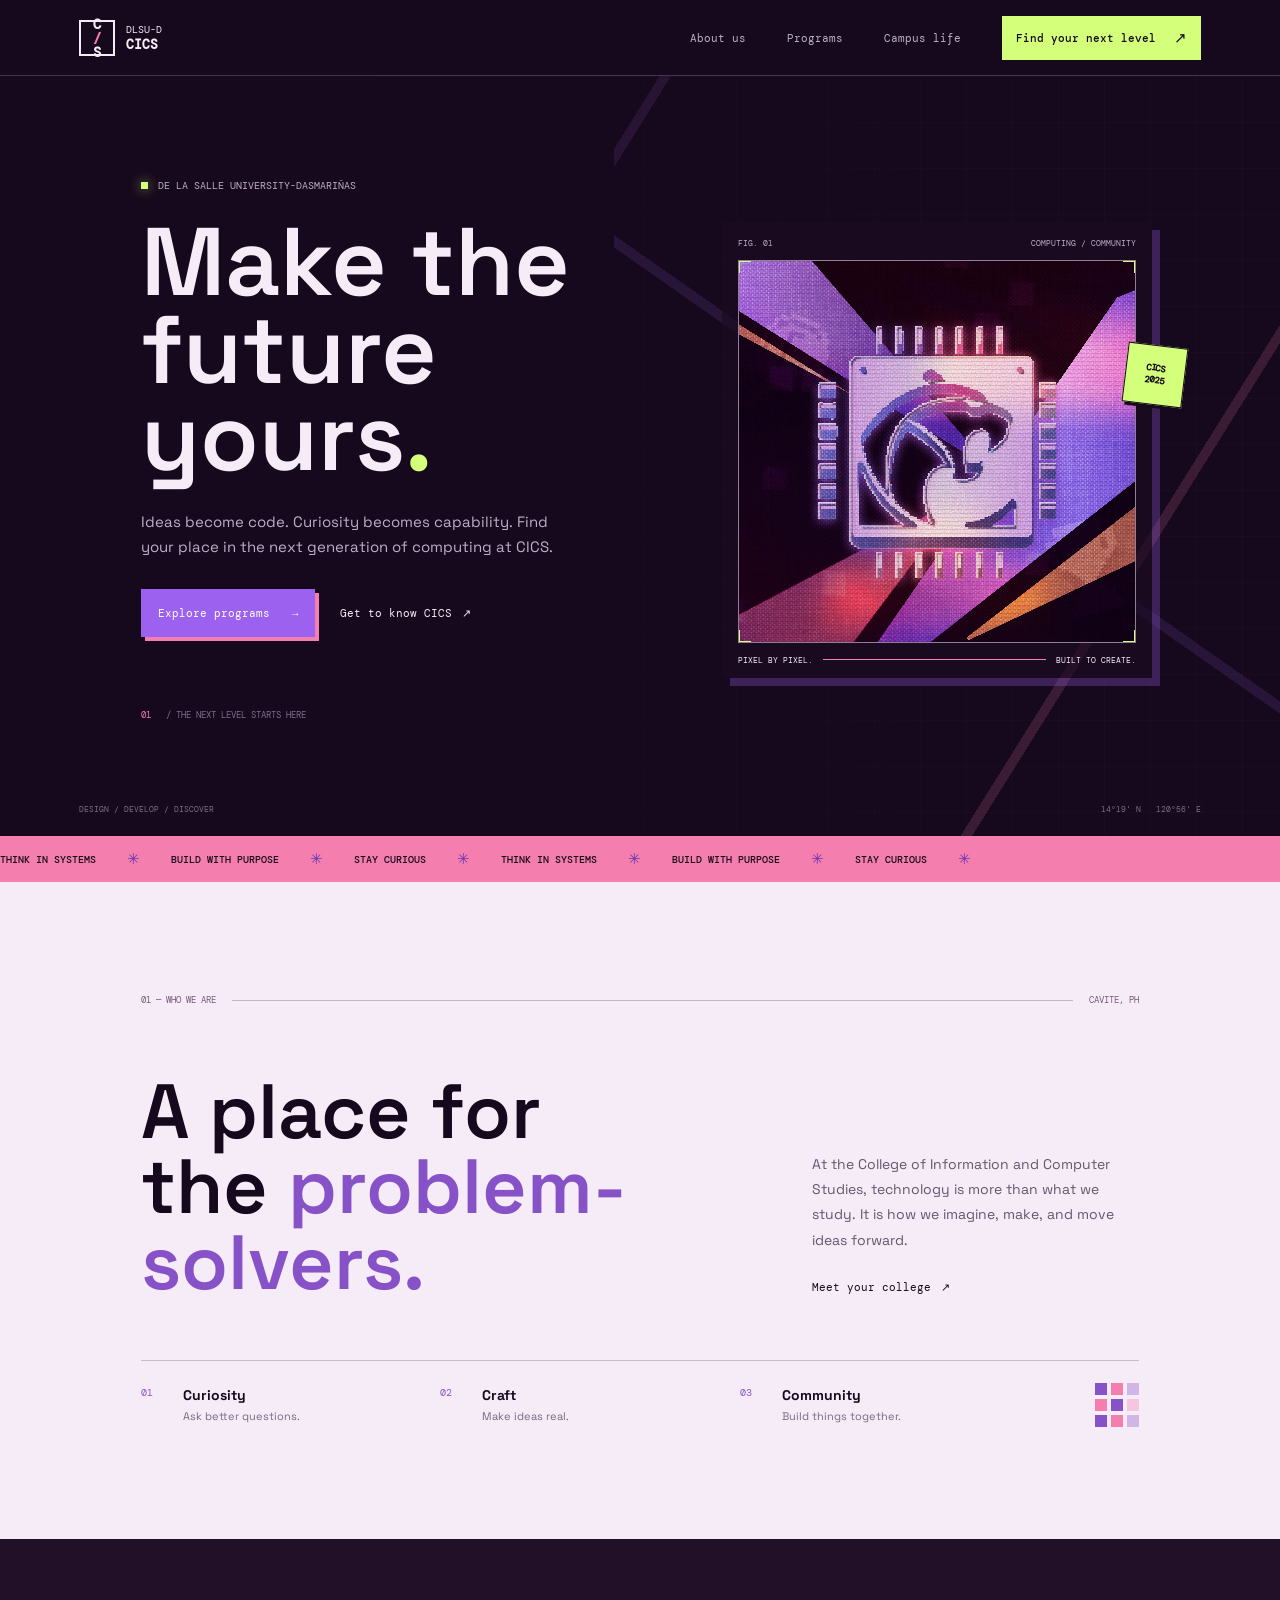
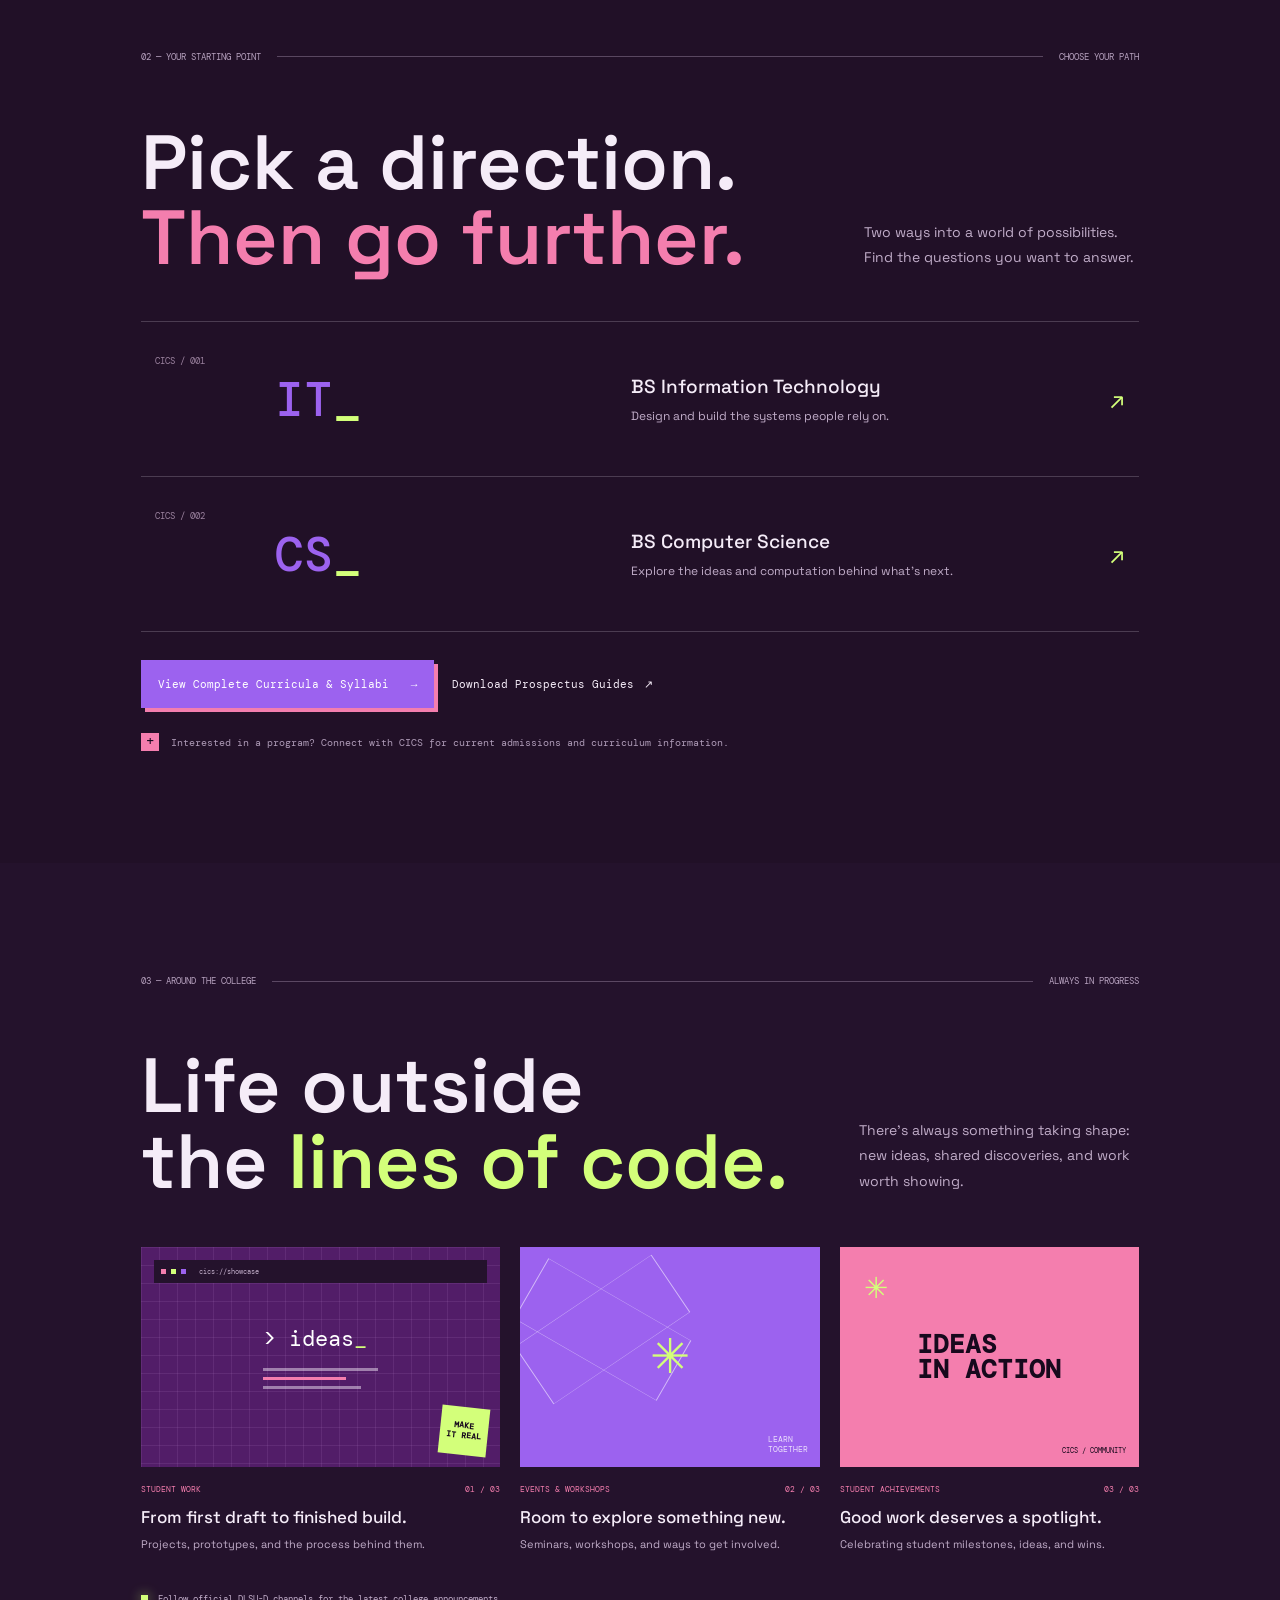
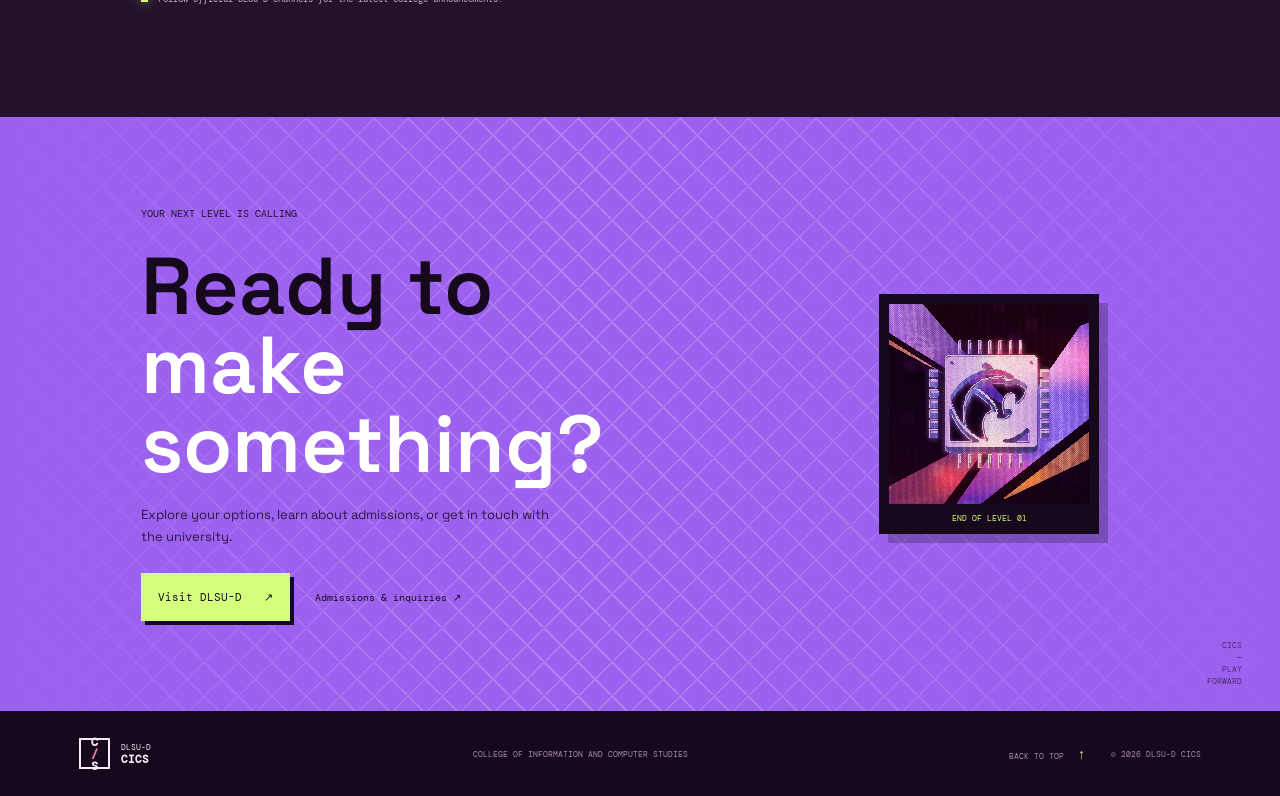
==== commit 1cb91f37: "Merge branch 'dev' into feat/academic-programs-page" ====
--- a/src/index.html
+++ b/src/index.html
@@ -35,7 +35,7 @@
         <span></span><span></span>
       </button>
       <nav class="site-nav" id="site-nav" aria-label="Main navigation">
-        <a href="#about">The college</a>
+        <a href="about.html">About us</a>
         <a href="programs.html">Programs</a>
         <a href="#updates">Campus life</a>
         <a class="nav-apply" href="#connect"
@@ -125,7 +125,7 @@
               more than what we study. It is how we imagine, make, and move
               ideas forward.
             </p>
-            <a class="text-link" href="#connect"
+            <a class="text-link" href="about.html"
               >Meet your college <span aria-hidden="true">↗</span></a
             >
           </div>
@@ -310,8 +310,8 @@
 
     <footer class="site-footer">
       <a class="brand footer-brand" href="#top" aria-label="CICS back to top"
-        ><span class="brand-mark">C<span>/</span>S</span
-        ><span class="brand-copy">DLSU-D <b>CICS</b></span></a
+        ><span class="brand-mark">C<span>/</span>S</span>
+        <span class="brand-copy">DLSU-D <b>CICS</b></span></a
       >
       <span class="footer-note"
         >COLLEGE OF INFORMATION AND COMPUTER STUDIES</span
@@ -324,4 +324,4 @@
       >
     </footer>
   </body>
-</html>
+</html>
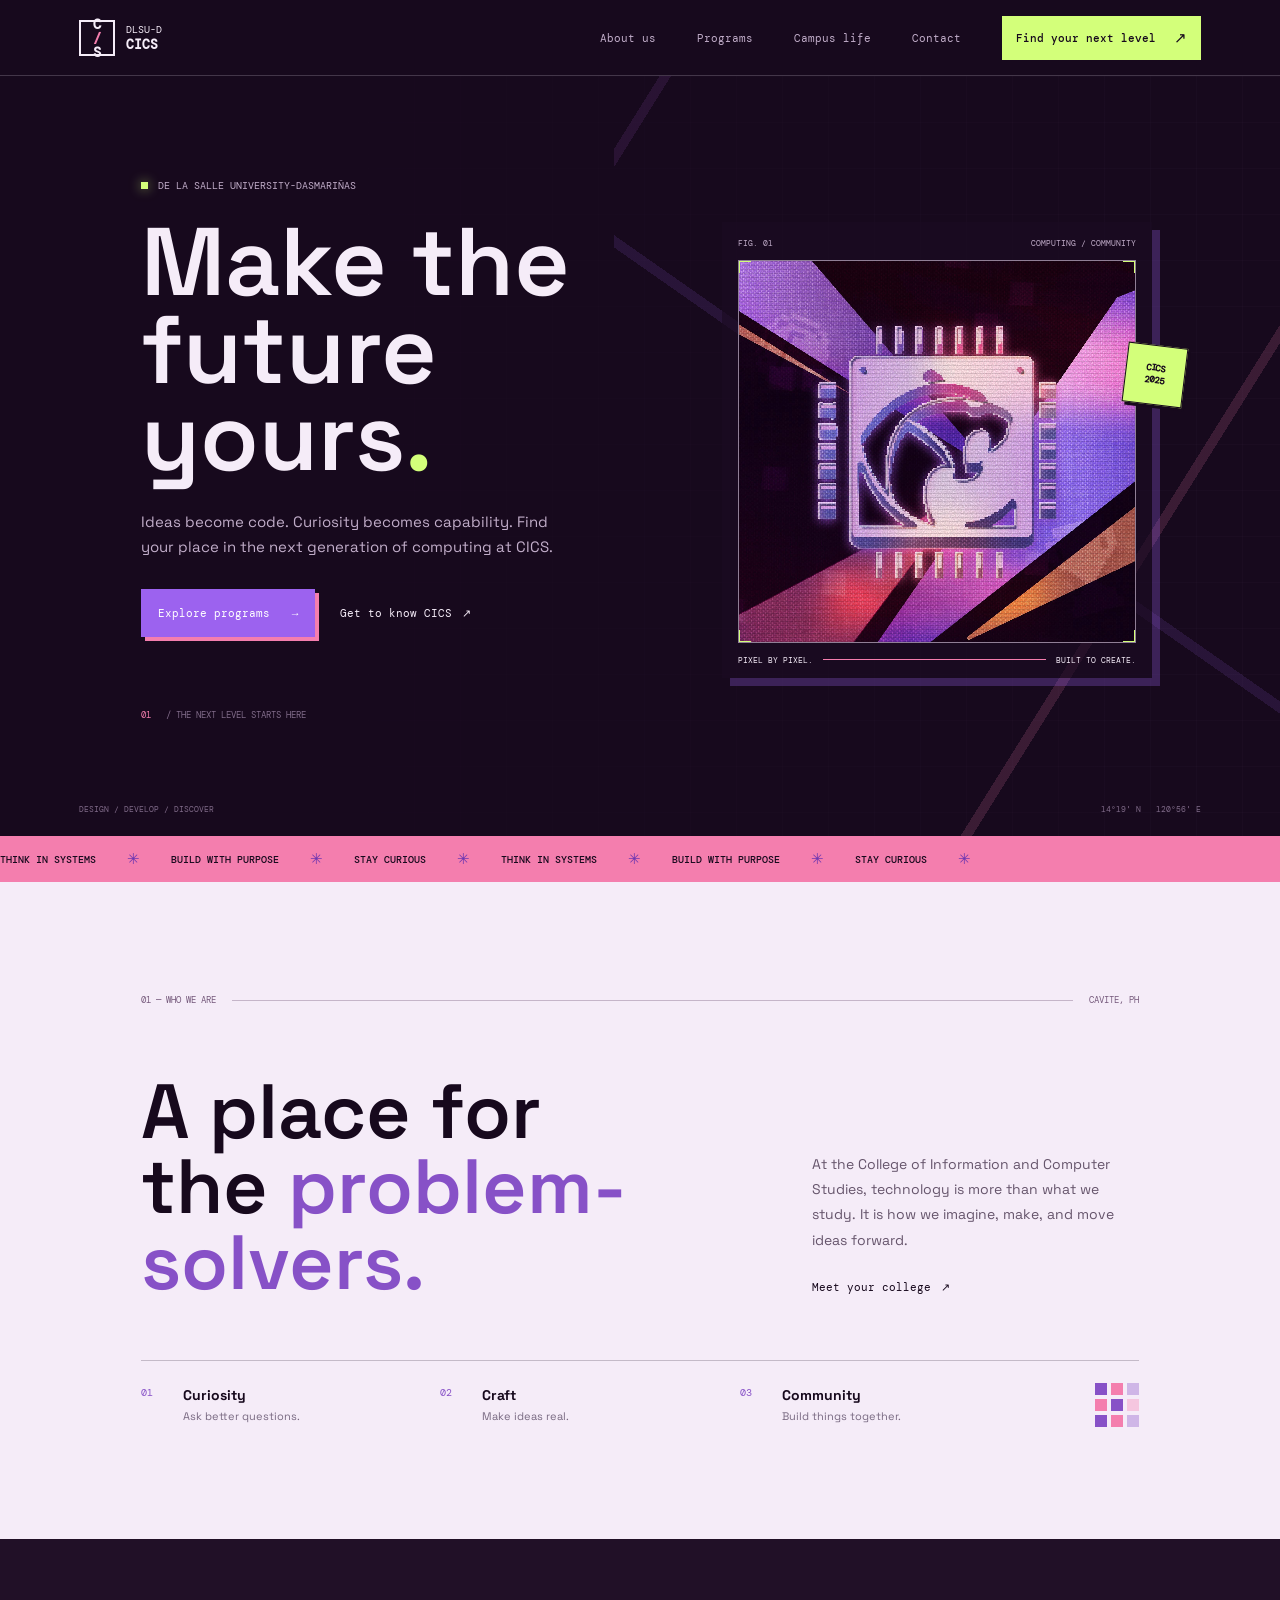
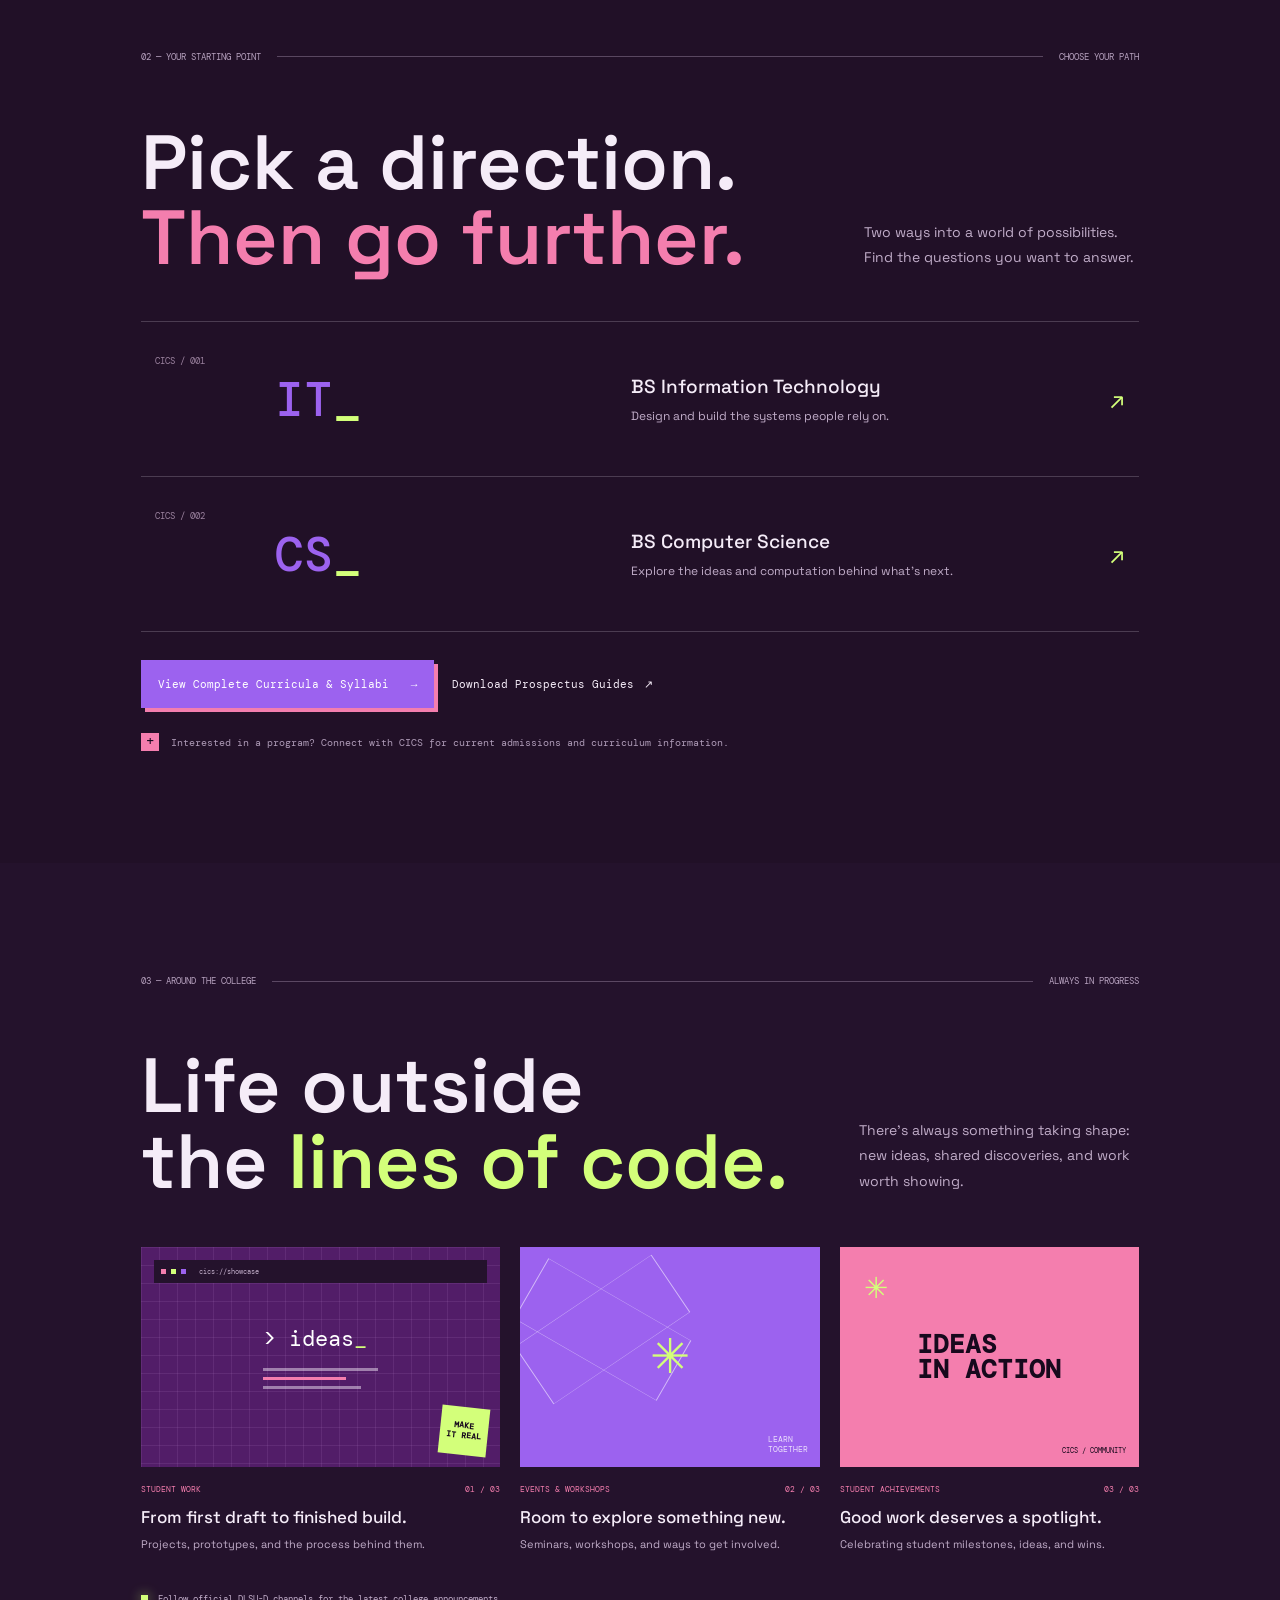
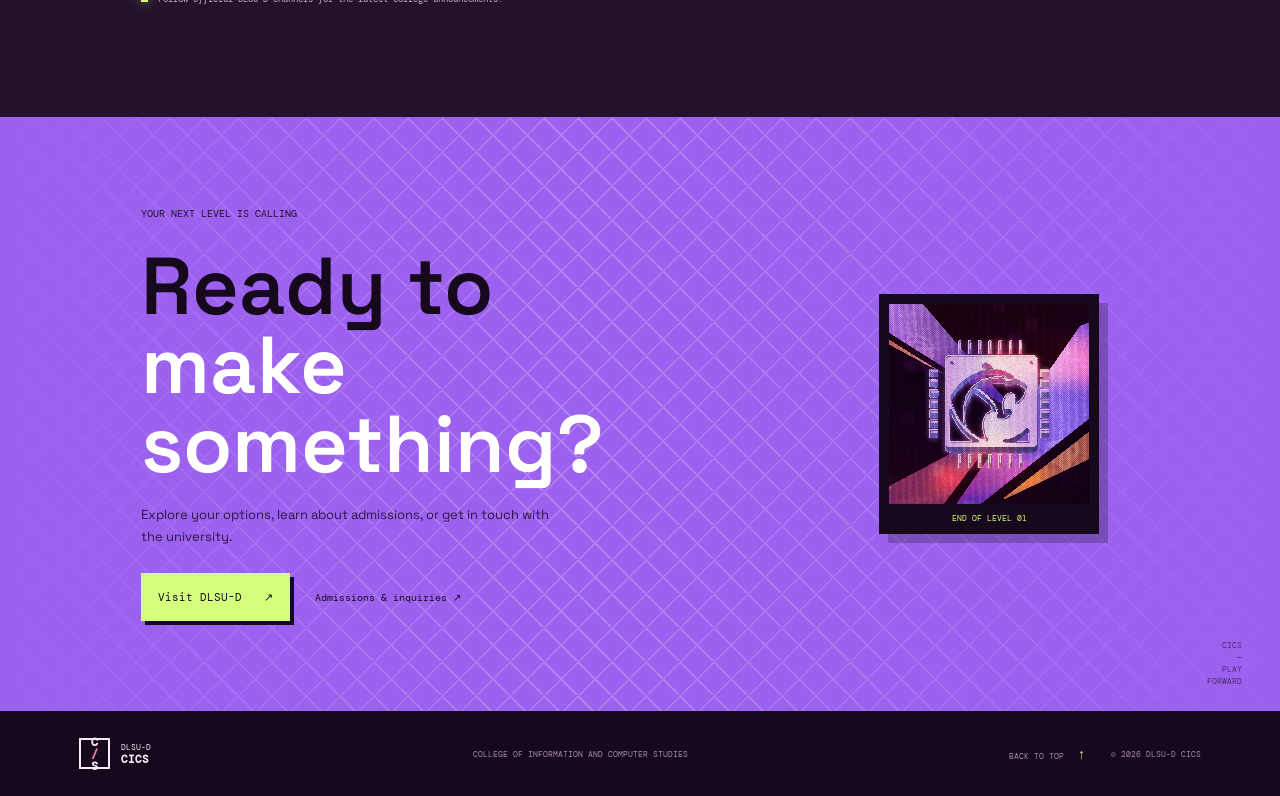
==== commit b581f9d1: "feat: add inquiry form functionality and enhance styles for contact page - Implemented inquiry form " ====
--- a/src/index.html
+++ b/src/index.html
@@ -38,6 +38,7 @@
         <a href="about.html">About us</a>
         <a href="programs.html">Programs</a>
         <a href="#updates">Campus life</a>
+        <a href="contact.html">Contact</a>
         <a class="nav-apply" href="#connect"
           >Find your next level <span aria-hidden="true">↗</span></a
         >
@@ -190,9 +191,19 @@
             <span class="program-arrow" aria-hidden="true">↗</span>
           </a>
         </div>
-        <div style="margin-top: 28px; display: flex; flex-wrap: wrap; gap: 18px; align-items: center;" class="reveal">
+        <div
+          style="
+            margin-top: 28px;
+            display: flex;
+            flex-wrap: wrap;
+            gap: 18px;
+            align-items: center;
+          "
+          class="reveal"
+        >
           <a class="button button-primary" href="programs.html">
-            View Complete Curricula &amp; Syllabi <span aria-hidden="true">→</span>
+            View Complete Curricula &amp; Syllabi
+            <span aria-hidden="true">→</span>
           </a>
           <a class="text-link" href="programs.html#prospectus">
             Download Prospectus Guides <span aria-hidden="true">↗</span>
@@ -324,4 +335,4 @@
       >
     </footer>
   </body>
-</html>+</html>
--- a/src/styles.css
+++ b/src/styles.css
@@ -986,8 +986,20 @@
   bottom: 0;
   width: 55%;
   background:
-    linear-gradient(135deg, transparent 15%, rgba(156, 98, 239, 0.12) 15%, rgba(156, 98, 239, 0.12) 16%, transparent 16%),
-    linear-gradient(45deg, transparent 65%, rgba(244, 126, 174, 0.14) 65%, rgba(244, 126, 174, 0.14) 66%, transparent 66%);
+    linear-gradient(
+      135deg,
+      transparent 15%,
+      rgba(156, 98, 239, 0.12) 15%,
+      rgba(156, 98, 239, 0.12) 16%,
+      transparent 16%
+    ),
+    linear-gradient(
+      45deg,
+      transparent 65%,
+      rgba(244, 126, 174, 0.14) 65%,
+      rgba(244, 126, 174, 0.14) 66%,
+      transparent 66%
+    );
   content: "";
   pointer-events: none;
 }
@@ -1059,9 +1071,15 @@
   width: 6px;
   height: 6px;
 }
-.panel-lights i:nth-child(1) { background: var(--pink); }
-.panel-lights i:nth-child(2) { background: var(--acid); }
-.panel-lights i:nth-child(3) { background: var(--violet); }
+.panel-lights i:nth-child(1) {
+  background: var(--pink);
+}
+.panel-lights i:nth-child(2) {
+  background: var(--acid);
+}
+.panel-lights i:nth-child(3) {
+  background: var(--violet);
+}
 .stats-panel-grid {
   display: grid;
   grid-template-columns: 1fr 1fr;
@@ -1073,9 +1091,15 @@
   border-left: 2px solid var(--violet);
   padding: 10px 12px;
 }
-.stat-box:nth-child(2) { border-left-color: var(--pink); }
-.stat-box:nth-child(3) { border-left-color: var(--acid); }
-.stat-box:nth-child(4) { border-left-color: #6d36b1; }
+.stat-box:nth-child(2) {
+  border-left-color: var(--pink);
+}
+.stat-box:nth-child(3) {
+  border-left-color: var(--acid);
+}
+.stat-box:nth-child(4) {
+  border-left-color: #6d36b1;
+}
 .stat-box-val {
   font: 700 24px/1.1 var(--mono);
   color: var(--paper);
@@ -1350,7 +1374,10 @@
   padding: 8px 10px;
   background: rgba(33, 16, 39, 0.5);
   border-left: 2px solid transparent;
-  transition: background 0.15s, border-color 0.15s, transform 0.15s;
+  transition:
+    background 0.15s,
+    border-color 0.15s,
+    transform 0.15s;
   cursor: pointer;
 }
 .course-row:hover {
@@ -1405,7 +1432,9 @@
   padding: 16px;
   background: rgba(23, 9, 29, 0.6);
   border: 1px solid var(--line);
-  transition: border-color 0.2s, transform 0.2s;
+  transition:
+    border-color 0.2s,
+    transform 0.2s;
 }
 .career-card:hover {
   border-color: var(--acid);
@@ -1459,7 +1488,10 @@
   background: var(--ink);
   border: 1px solid var(--line);
   padding: 32px 30px;
-  transition: transform 0.25s, box-shadow 0.25s, border-color 0.25s;
+  transition:
+    transform 0.25s,
+    box-shadow 0.25s,
+    border-color 0.25s;
 }
 .track-card:hover {
   transform: translateY(-4px);
@@ -1475,9 +1507,15 @@
   height: 2px;
   background: var(--violet);
 }
-.track-card:nth-child(2)::before { background: var(--pink); }
-.track-card:nth-child(3)::before { background: var(--acid); }
-.track-card:nth-child(4)::before { background: #ad7aff; }
+.track-card:nth-child(2)::before {
+  background: var(--pink);
+}
+.track-card:nth-child(3)::before {
+  background: var(--acid);
+}
+.track-card:nth-child(4)::before {
+  background: #ad7aff;
+}
 
 .track-kicker {
   display: flex;
@@ -1595,9 +1633,15 @@
   background: #f8f2fa;
   border-left: 3px solid #8751c7;
 }
-.pillar-card:nth-child(2) { border-left-color: var(--pink); }
-.pillar-card:nth-child(3) { border-left-color: #211027; }
-.pillar-card:nth-child(4) { border-left-color: #521d68; }
+.pillar-card:nth-child(2) {
+  border-left-color: var(--pink);
+}
+.pillar-card:nth-child(3) {
+  border-left-color: #211027;
+}
+.pillar-card:nth-child(4) {
+  border-left-color: #521d68;
+}
 .pillar-num {
   display: block;
   font: 10px var(--mono);
@@ -1652,7 +1696,10 @@
   display: flex;
   flex-direction: column;
   justify-content: space-between;
-  transition: transform 0.2s, border-color 0.2s, box-shadow 0.2s;
+  transition:
+    transform 0.2s,
+    border-color 0.2s,
+    box-shadow 0.2s;
 }
 .prospectus-card:hover {
   transform: translateY(-3px);
@@ -1726,7 +1773,9 @@
   font: 500 10px var(--mono);
   border: none;
   cursor: pointer;
-  transition: transform 0.15s, background 0.15s;
+  transition:
+    transform 0.15s,
+    background 0.15s;
 }
 .btn-download-pdf:hover {
   background: #e4ff9e;
@@ -1776,13 +1825,21 @@
   flex-direction: column;
   background: var(--ink-soft);
   border: 1px solid rgba(245, 236, 248, 0.35);
-  box-shadow: 12px 12px 0 rgba(23, 9, 29, 0.8), 0 0 40px rgba(156, 98, 239, 0.2);
+  box-shadow:
+    12px 12px 0 rgba(23, 9, 29, 0.8),
+    0 0 40px rgba(156, 98, 239, 0.2);
   overflow: hidden;
   animation: modalIn 0.2s cubic-bezier(0.16, 1, 0.3, 1);
 }
 @keyframes modalIn {
-  from { opacity: 0; transform: scale(0.96) translateY(12px); }
-  to { opacity: 1; transform: scale(1) translateY(0); }
+  from {
+    opacity: 0;
+    transform: scale(0.96) translateY(12px);
+  }
+  to {
+    opacity: 1;
+    transform: scale(1) translateY(0);
+  }
 }
 .modal-header {
   display: flex;
@@ -1963,7 +2020,6 @@
     padding: 0 6vw;
   }
 }
-
 
 @media (min-width: 1500px) {
   .hero {
@@ -2284,3 +2340,282 @@
     transform: none;
   }
 }
+
+/* ==========================================================================\n+   CONTACT PAGE\n+   ========================================================================== */
+.contact-hero {
+  grid-template-columns: 1fr 0.78fr;
+}
+.contact-hero h1 > span:first-child,
+.contact-inquiry h2 span {
+  color: var(--pink);
+}
+.contact-quick-panel {
+  position: relative;
+  z-index: 1;
+  width: 100%;
+  max-width: 430px;
+  justify-self: end;
+  border: 1px solid rgba(245, 236, 248, 0.3);
+  background: rgba(27, 11, 34, 0.88);
+  box-shadow: 9px 9px 0 rgba(244, 126, 174, 0.16);
+}
+.contact-panel-bar,
+.contact-panel-footer {
+  display: flex;
+  align-items: center;
+  justify-content: space-between;
+  font: 9px var(--mono);
+}
+.contact-panel-bar {
+  min-height: 42px;
+  padding: 0 16px;
+  border-bottom: 1px solid var(--line);
+  color: var(--muted);
+}
+.panel-lights {
+  display: flex;
+  gap: 5px;
+}
+.panel-lights i {
+  width: 7px;
+  height: 7px;
+  border-radius: 50%;
+  background: var(--pink);
+}
+.panel-lights i:nth-child(2) {
+  background: var(--acid);
+}
+.panel-lights i:nth-child(3) {
+  background: var(--violet);
+}
+.contact-panel-body {
+  padding: 25px 22px 22px;
+}
+.contact-panel-label {
+  color: var(--acid);
+  font: 9px var(--mono);
+  letter-spacing: 0;
+}
+.contact-email,
+.contact-inquiry-email {
+  display: inline-flex;
+  align-items: center;
+  gap: 10px;
+  margin-top: 12px;
+  color: var(--paper);
+  font: 500 17px var(--display);
+  overflow-wrap: anywhere;
+}
+.contact-email span,
+.contact-inquiry-email span {
+  color: var(--pink);
+  font: 14px var(--mono);
+}
+.contact-panel-rule {
+  height: 1px;
+  margin: 22px 0;
+  background: var(--line);
+}
+.contact-panel-body > p,
+.contact-location-block > p {
+  margin: 9px 0 0;
+  color: var(--muted);
+  font-size: 13px;
+  line-height: 1.7;
+}
+.contact-panel-body > .contact-detail-note {
+  margin-top: 17px;
+  padding-left: 12px;
+  border-left: 2px solid var(--pink);
+  font-size: 11px;
+}
+.contact-panel-footer {
+  min-height: 36px;
+  padding: 0 16px;
+  border-top: 1px solid var(--line);
+  color: #a28ea9;
+  font-size: 8px;
+}
+.contact-location {
+  border-bottom: 1px solid var(--line);
+}
+.contact-location-grid {
+  display: grid;
+  grid-template-columns: minmax(0, 1.4fr) minmax(260px, 0.6fr);
+  gap: clamp(24px, 5vw, 70px);
+  align-items: stretch;
+}
+.contact-map {
+  min-height: 420px;
+  border: 1px solid var(--line);
+  background: var(--ink-soft);
+}
+.contact-map iframe {
+  display: block;
+  width: 100%;
+  height: 100%;
+  min-height: 420px;
+  border: 0;
+  filter: grayscale(1) contrast(0.9);
+}
+.contact-location-info {
+  display: flex;
+  flex-direction: column;
+  gap: 25px;
+  padding: 6px 0;
+}
+.contact-location-block {
+  padding-bottom: 22px;
+  border-bottom: 1px solid var(--line);
+}
+.contact-location-block h3 {
+  margin: 10px 0 0;
+  color: var(--paper);
+  font-size: 26px;
+  font-weight: 500;
+}
+.contact-location-block .text-link {
+  margin-top: 17px;
+}
+.contact-socials {
+  display: grid;
+  gap: 0;
+}
+.contact-socials .contact-panel-label {
+  margin-bottom: 10px;
+}
+.contact-socials a {
+  display: flex;
+  justify-content: space-between;
+  padding: 10px 0;
+  border-bottom: 1px solid var(--line);
+  color: var(--muted);
+  font: 11px var(--mono);
+  transition: color 0.2s;
+}
+.contact-socials a:hover {
+  color: var(--acid);
+}
+.contact-socials a span {
+  color: var(--pink);
+}
+.contact-inquiry {
+  display: grid;
+  grid-template-columns: minmax(0, 0.85fr) minmax(320px, 1fr);
+  gap: clamp(35px, 9vw, 130px);
+  padding: 100px 11vw;
+  background: var(--ink-soft);
+}
+.contact-inquiry-copy h2 {
+  margin: 0;
+  font-size: clamp(46px, 5.6vw, 72px);
+  font-weight: 600;
+  line-height: 0.98;
+}
+.contact-inquiry-copy > p:not(.eyebrow) {
+  max-width: 360px;
+  margin: 22px 0 4px;
+  color: var(--muted);
+  font-size: 14px;
+  line-height: 1.7;
+}
+.contact-form {
+  display: grid;
+  align-content: start;
+  gap: 10px;
+}
+.contact-form label {
+  margin-top: 8px;
+  color: var(--paper);
+  font: 10px var(--mono);
+}
+.contact-form input,
+.contact-form textarea {
+  width: 100%;
+  min-height: 48px;
+  padding: 13px 14px;
+  border: 1px solid rgba(245, 236, 248, 0.28);
+  border-radius: 0;
+  outline: none;
+  background: var(--ink);
+  color: var(--paper);
+  font: 13px var(--display);
+  transition: border-color 0.2s;
+}
+.contact-form textarea {
+  min-height: 140px;
+  resize: vertical;
+}
+.contact-form input::placeholder,
+.contact-form textarea::placeholder {
+  color: #8e7c95;
+}
+.contact-form input:focus,
+.contact-form textarea:focus {
+  border-color: var(--acid);
+}
+.contact-form-submit {
+  display: flex;
+  flex-wrap: wrap;
+  align-items: center;
+  gap: 15px;
+  margin-top: 12px;
+}
+.contact-form-submit button {
+  border: 0;
+  cursor: pointer;
+}
+.contact-form-submit [role="status"] {
+  color: var(--muted);
+  font: 10px/1.5 var(--mono);
+}
+@media (max-width: 1024px) {
+  .contact-hero {
+    grid-template-columns: 1fr;
+  }
+  .contact-quick-panel {
+    max-width: 100%;
+    justify-self: stretch;
+  }
+  .contact-inquiry {
+    padding-right: 7vw;
+    padding-left: 7vw;
+  }
+}
+@media (max-width: 768px) {
+  .contact-location-grid,
+  .contact-inquiry {
+    grid-template-columns: 1fr;
+  }
+  .contact-map,
+  .contact-map iframe {
+    min-height: 340px;
+  }
+  .contact-inquiry {
+    gap: 35px;
+    padding-top: 75px;
+    padding-bottom: 75px;
+  }
+}
+@media (max-width: 560px) {
+  .contact-panel-body {
+    padding: 22px 18px 19px;
+  }
+  .contact-email {
+    font-size: 15px;
+  }
+  .contact-map,
+  .contact-map iframe {
+    min-height: 280px;
+  }
+  .contact-inquiry {
+    padding: 68px 7vw;
+  }
+  .contact-inquiry h2 {
+    font-size: clamp(45px, 13vw, 66px);
+  }
+  .contact-form-submit {
+    align-items: flex-start;
+    flex-direction: column;
+  }
+}
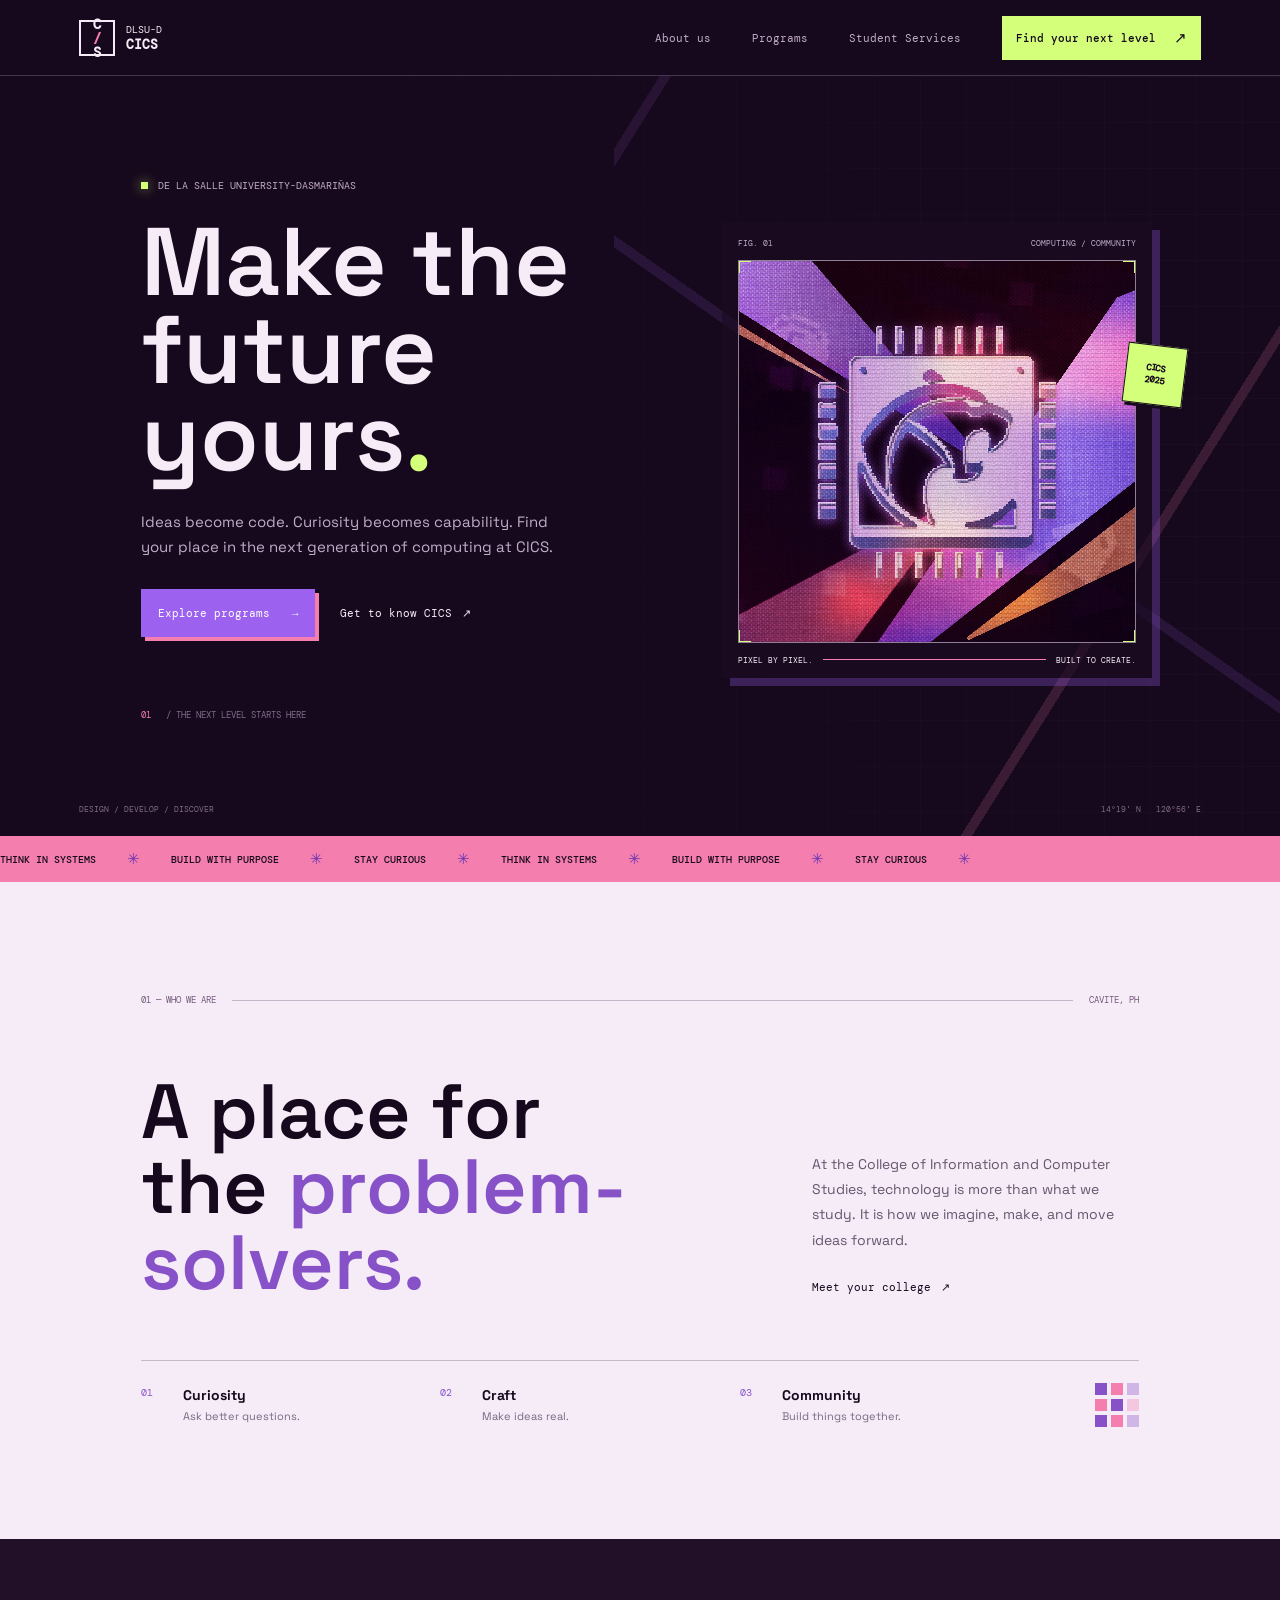
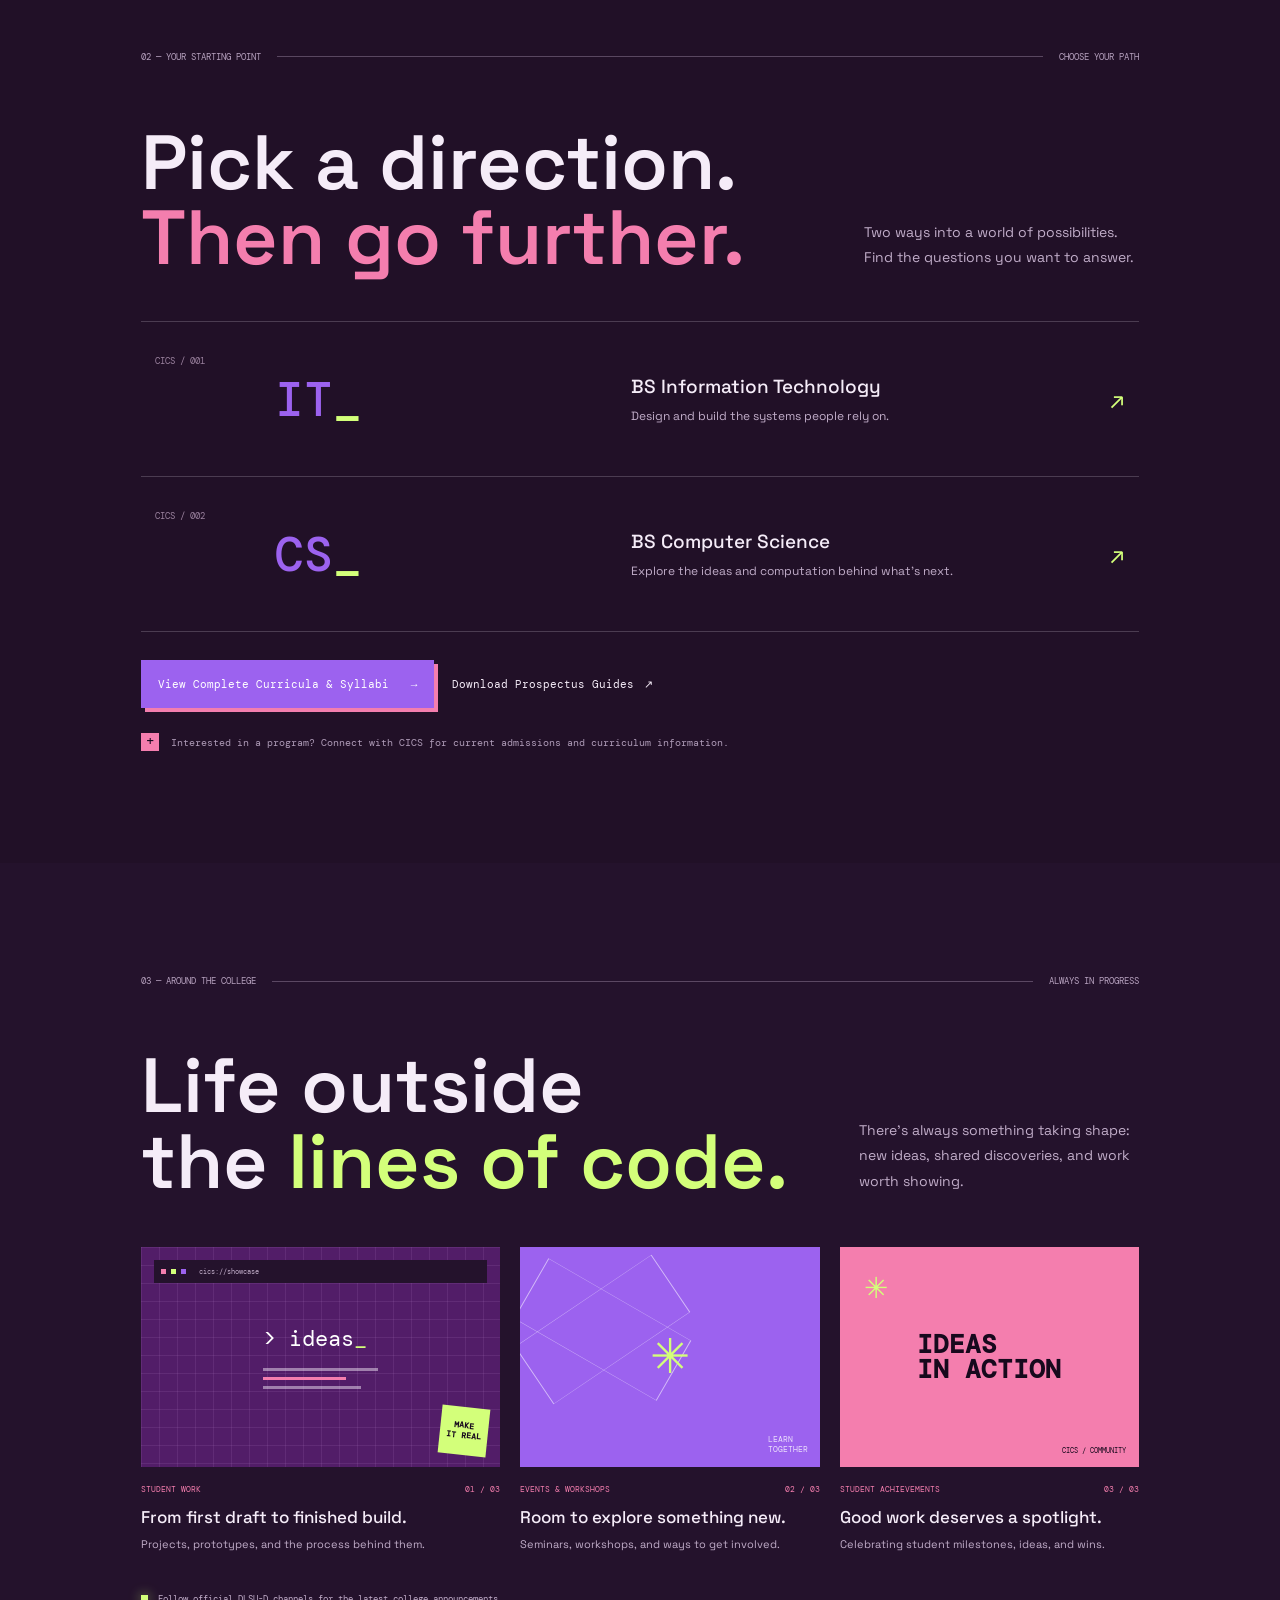
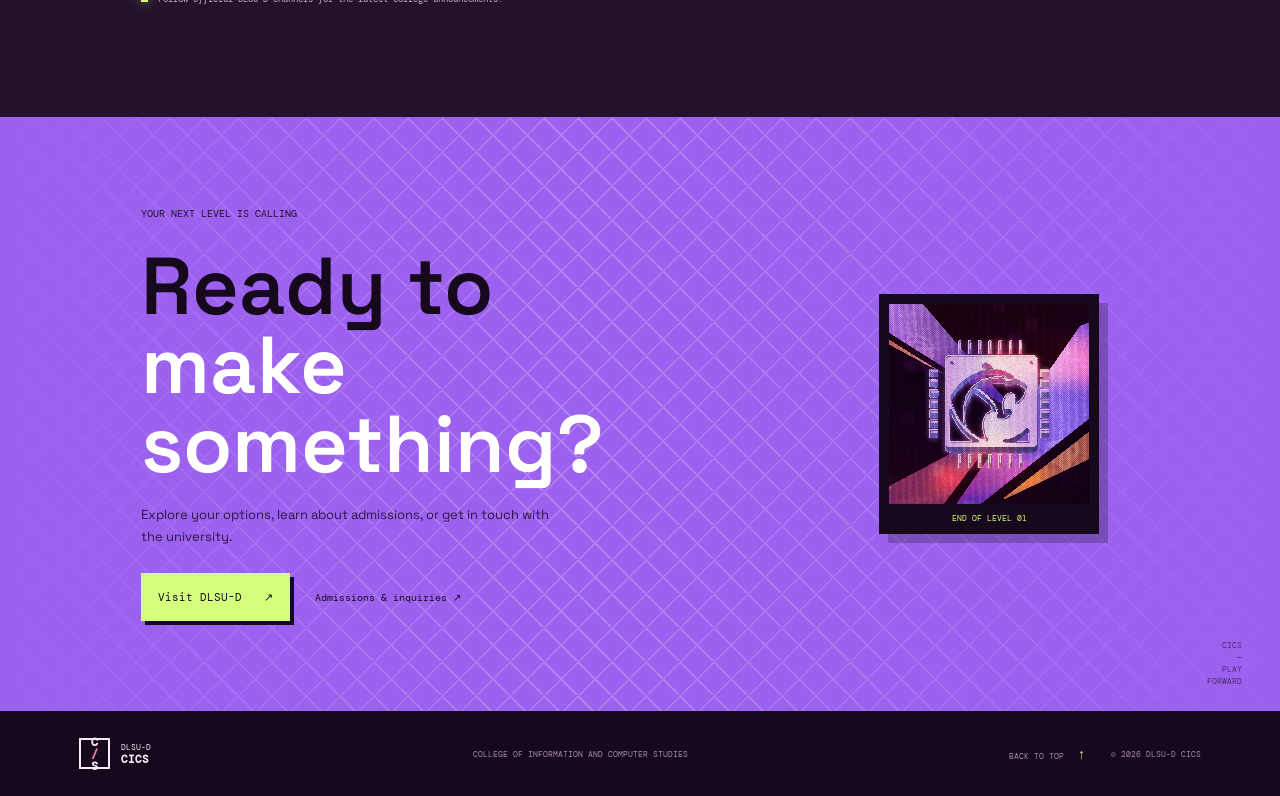
==== commit 7a8a3d16: "feat(student-services): add student support page, downloadable forms, and navigation links" ====
--- a/src/index.html
+++ b/src/index.html
@@ -37,8 +37,7 @@
       <nav class="site-nav" id="site-nav" aria-label="Main navigation">
         <a href="about.html">About us</a>
         <a href="programs.html">Programs</a>
-        <a href="#updates">Campus life</a>
-        <a href="contact.html">Contact</a>
+        <a href="student-services.html">Student Services</a>
         <a class="nav-apply" href="#connect"
           >Find your next level <span aria-hidden="true">↗</span></a
         >
@@ -191,19 +190,9 @@
             <span class="program-arrow" aria-hidden="true">↗</span>
           </a>
         </div>
-        <div
-          style="
-            margin-top: 28px;
-            display: flex;
-            flex-wrap: wrap;
-            gap: 18px;
-            align-items: center;
-          "
-          class="reveal"
-        >
+        <div style="margin-top: 28px; display: flex; flex-wrap: wrap; gap: 18px; align-items: center;" class="reveal">
           <a class="button button-primary" href="programs.html">
-            View Complete Curricula &amp; Syllabi
-            <span aria-hidden="true">→</span>
+            View Complete Curricula &amp; Syllabi <span aria-hidden="true">→</span>
           </a>
           <a class="text-link" href="programs.html#prospectus">
             Download Prospectus Guides <span aria-hidden="true">↗</span>
@@ -335,4 +324,4 @@
       >
     </footer>
   </body>
-</html>
+</html>
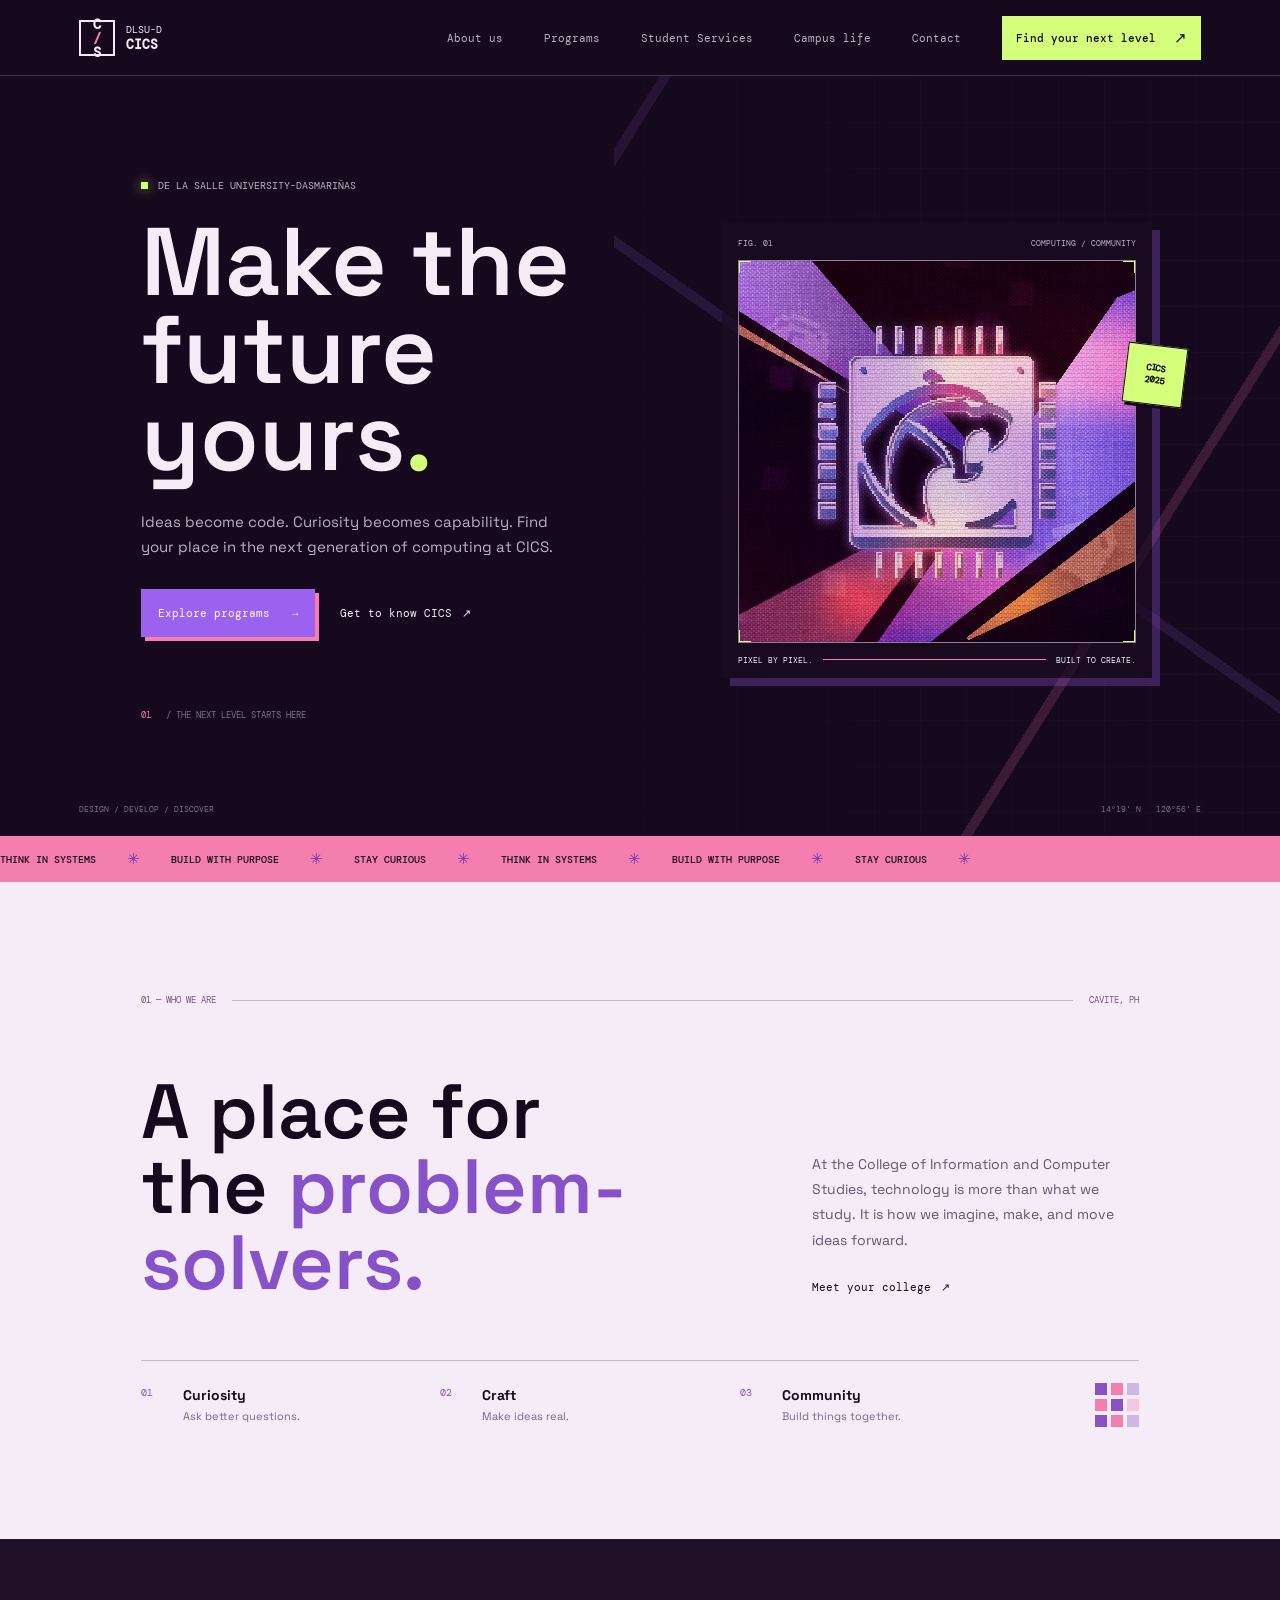
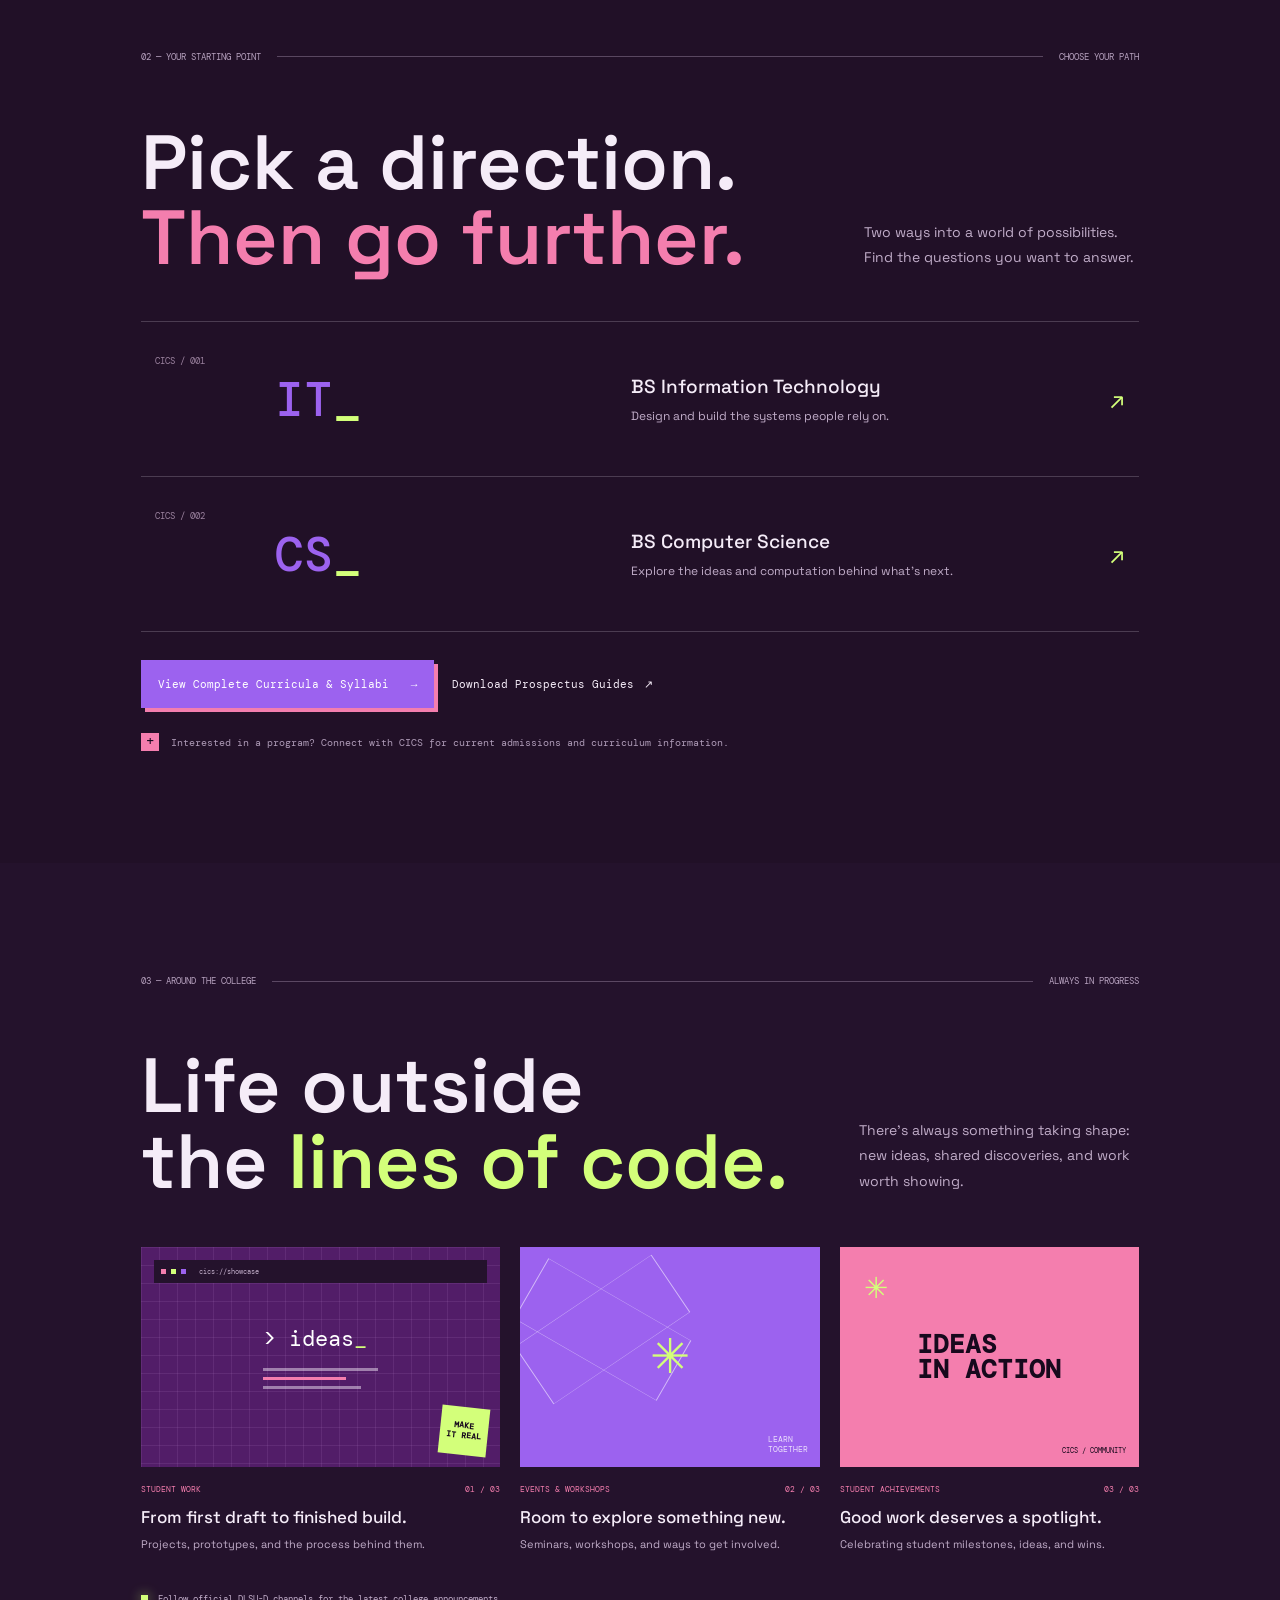
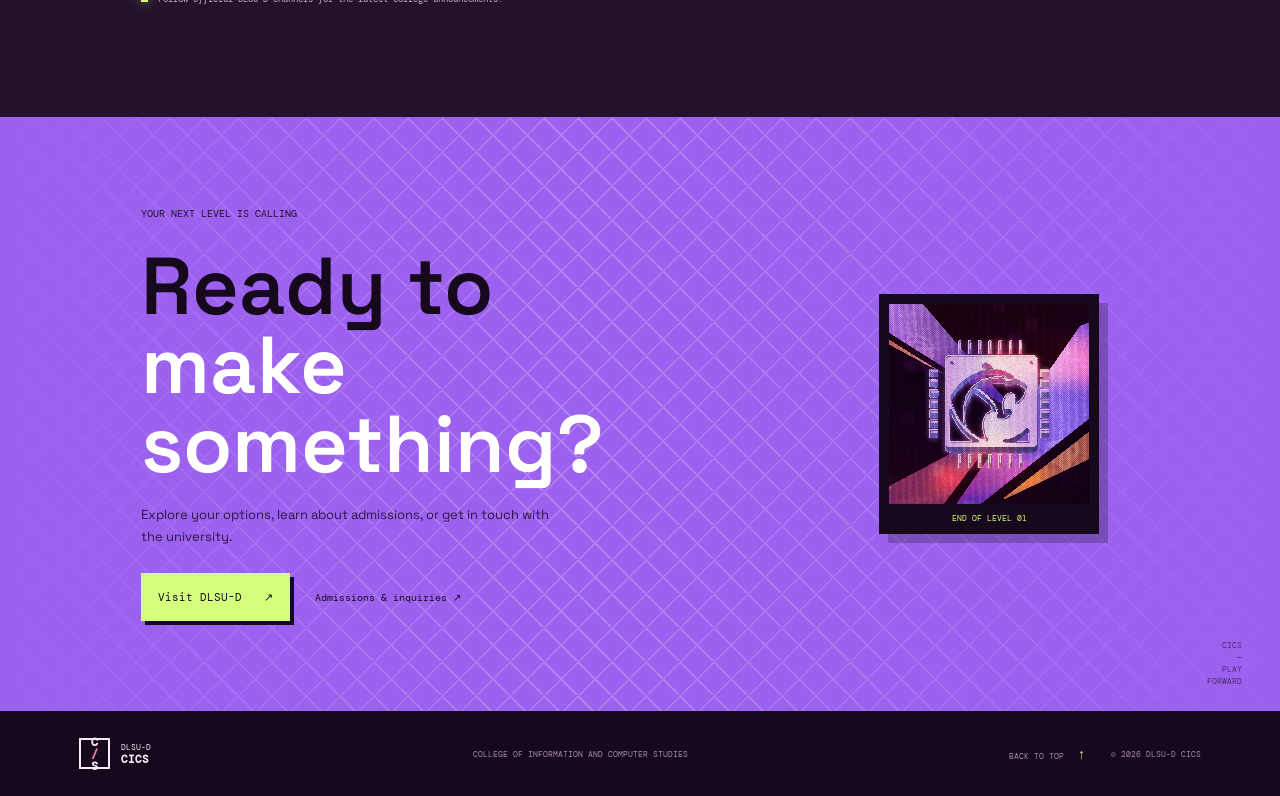
==== commit 5609b99b: "Merge origin/dev and preserve CICS page features Resolve shared navigation conflicts by retaining St" ====
--- a/src/index.html
+++ b/src/index.html
@@ -38,6 +38,8 @@
         <a href="about.html">About us</a>
         <a href="programs.html">Programs</a>
         <a href="student-services.html">Student Services</a>
+        <a href="#updates">Campus life</a>
+        <a href="contact.html">Contact</a>
         <a class="nav-apply" href="#connect"
           >Find your next level <span aria-hidden="true">↗</span></a
         >
@@ -190,9 +192,19 @@
             <span class="program-arrow" aria-hidden="true">↗</span>
           </a>
         </div>
-        <div style="margin-top: 28px; display: flex; flex-wrap: wrap; gap: 18px; align-items: center;" class="reveal">
+        <div
+          style="
+            margin-top: 28px;
+            display: flex;
+            flex-wrap: wrap;
+            gap: 18px;
+            align-items: center;
+          "
+          class="reveal"
+        >
           <a class="button button-primary" href="programs.html">
-            View Complete Curricula &amp; Syllabi <span aria-hidden="true">→</span>
+            View Complete Curricula &amp; Syllabi
+            <span aria-hidden="true">→</span>
           </a>
           <a class="text-link" href="programs.html#prospectus">
             Download Prospectus Guides <span aria-hidden="true">↗</span>
@@ -324,4 +336,4 @@
       >
     </footer>
   </body>
-</html>+</html>
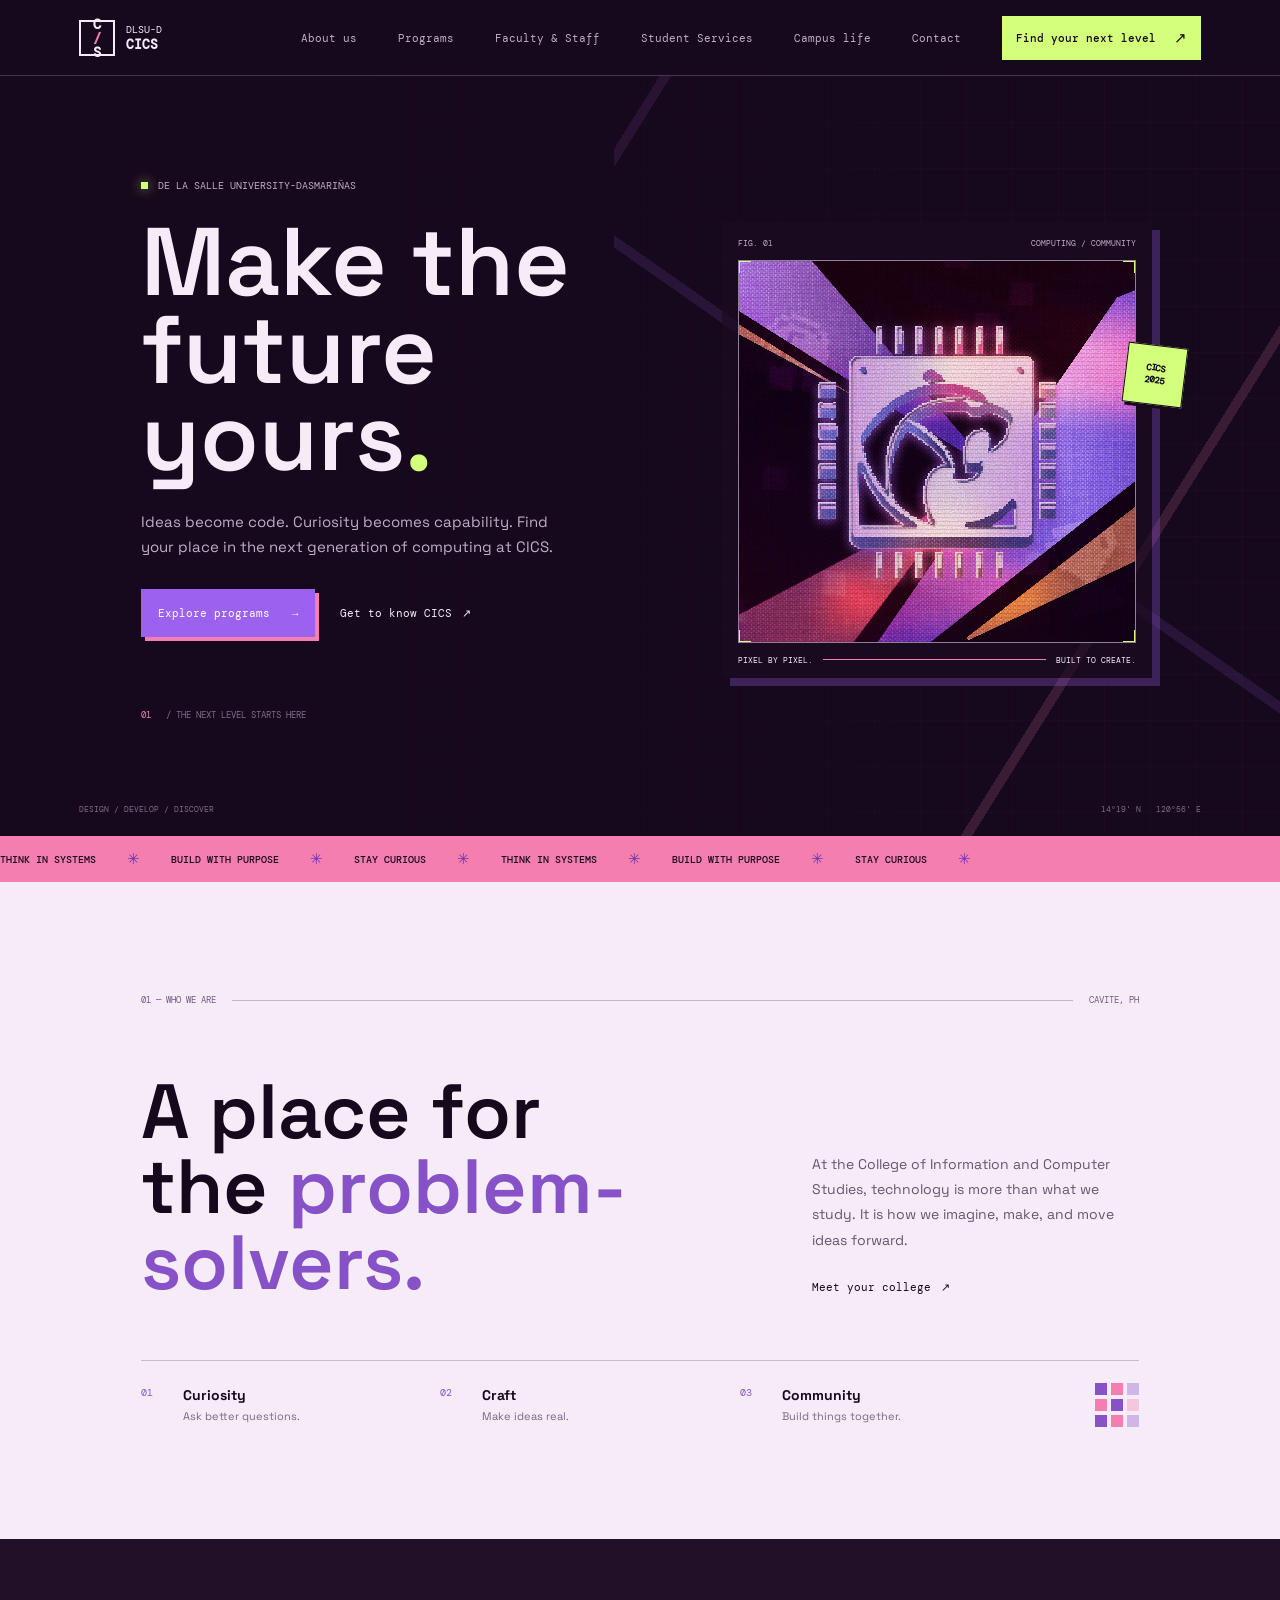
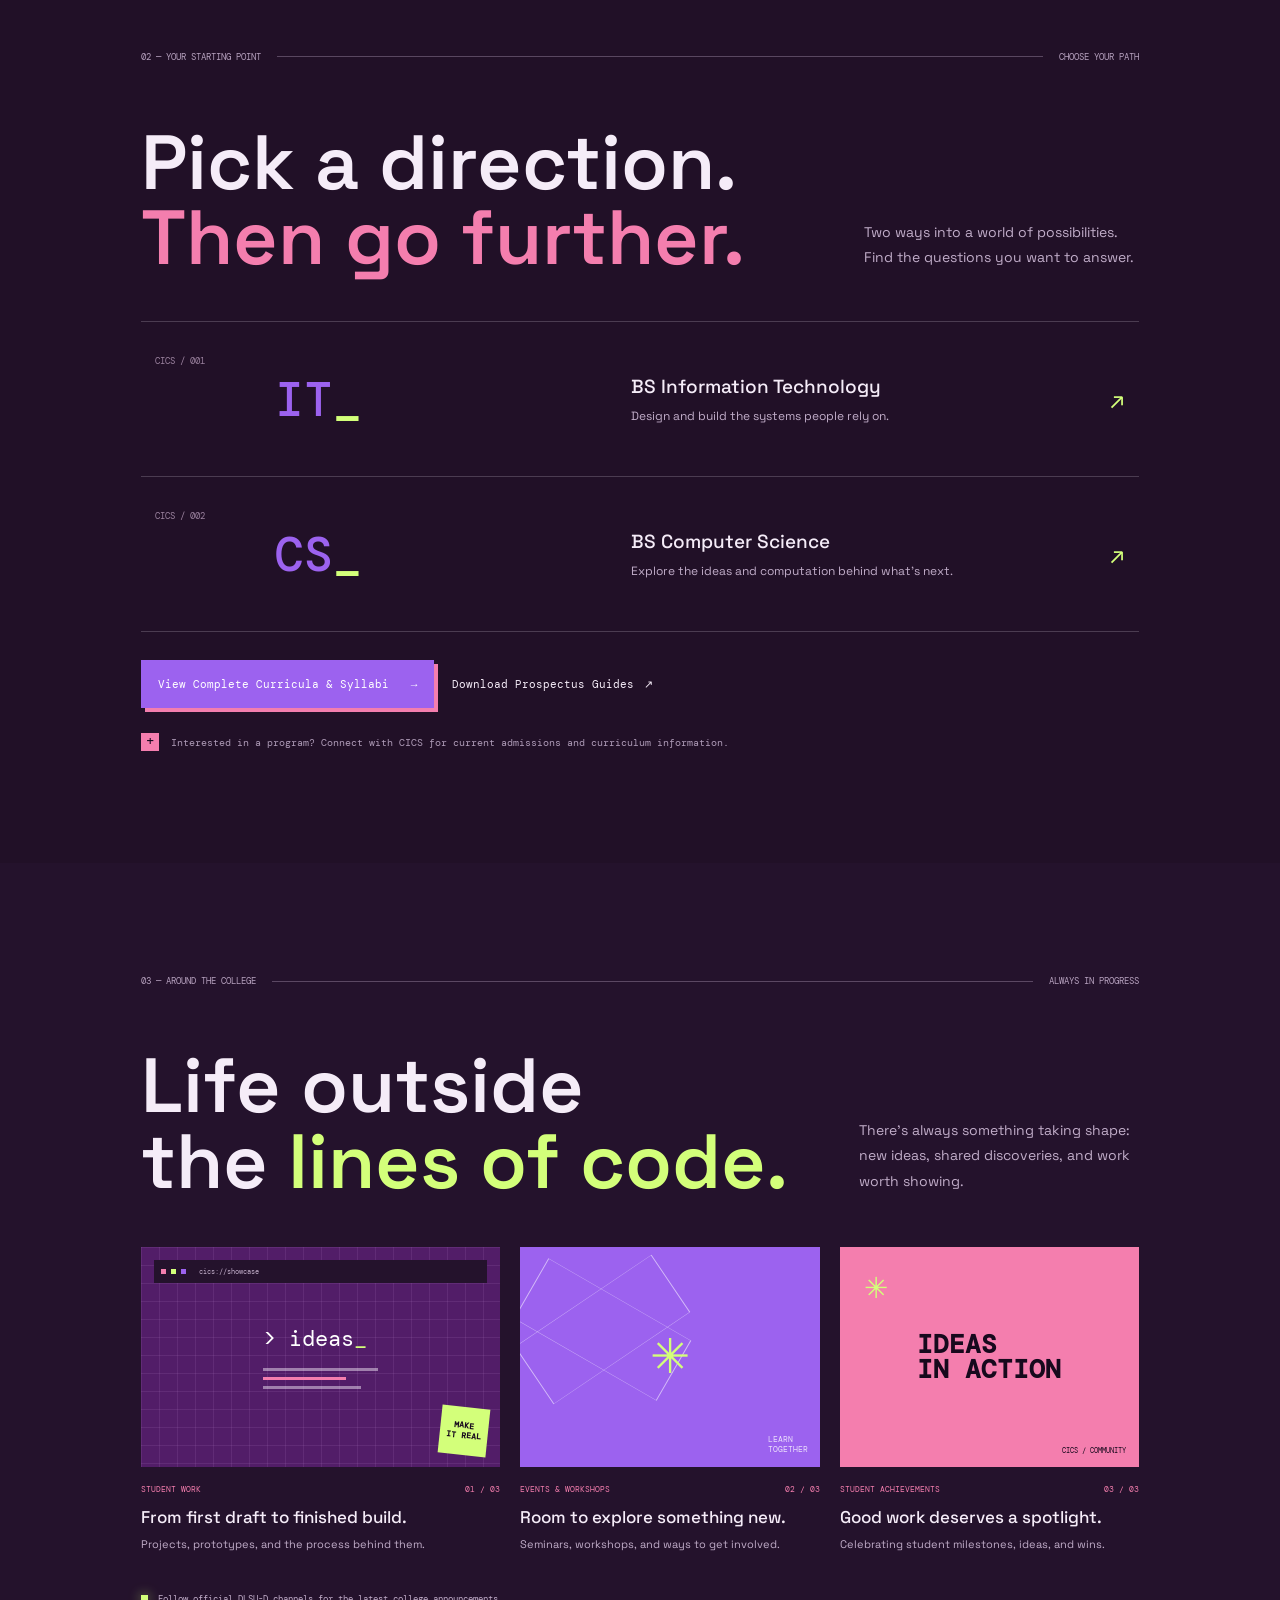
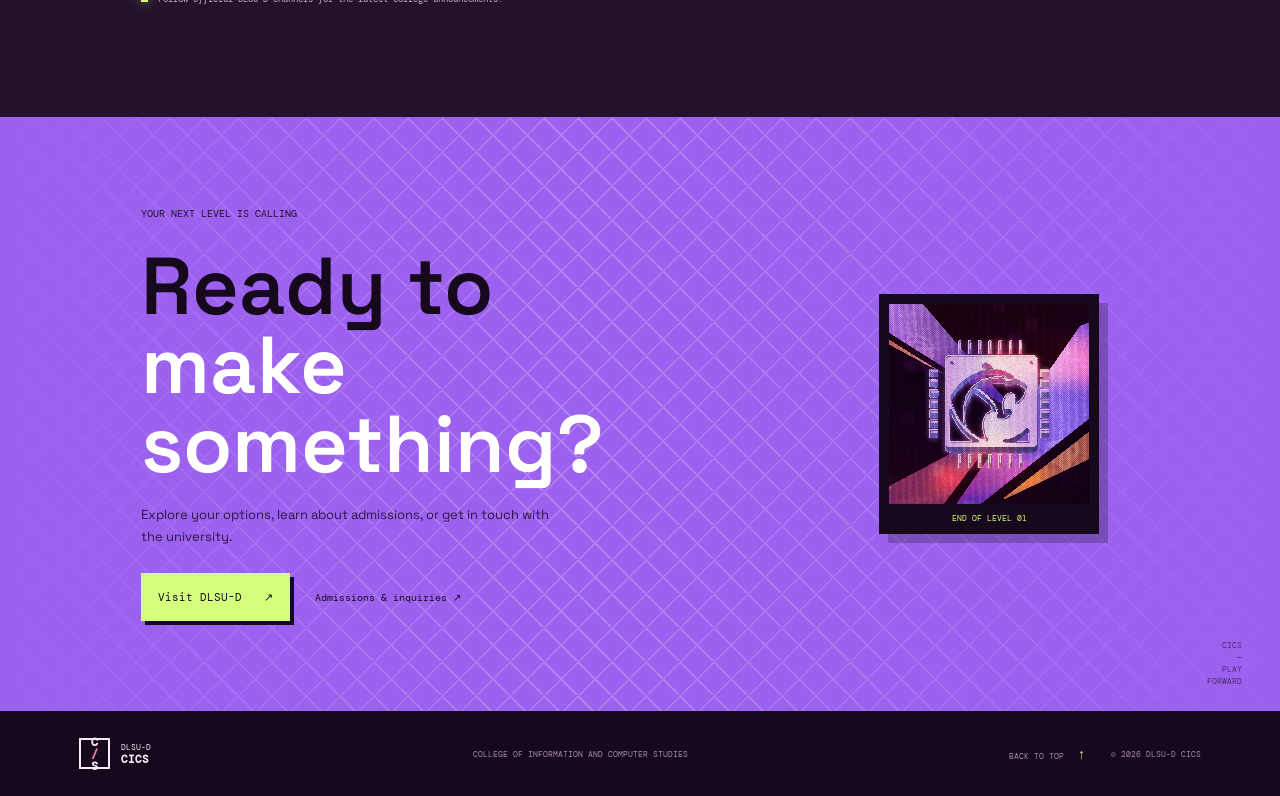
==== commit 2919bc25: "feat: add Faculty & Staff page, css and links on other pages" ====
--- a/src/index.html
+++ b/src/index.html
@@ -37,6 +37,7 @@
       <nav class="site-nav" id="site-nav" aria-label="Main navigation">
         <a href="about.html">About us</a>
         <a href="programs.html">Programs</a>
+        <a href="faculty.html">Faculty &amp; Staff</a>
         <a href="student-services.html">Student Services</a>
         <a href="#updates">Campus life</a>
         <a href="contact.html">Contact</a>
--- a/src/styles.css
+++ b/src/styles.css
@@ -2619,3 +2619,618 @@
     flex-direction: column;
   }
 }
+
+/* =========================================================
+   Faculty & Staff page styles
+   ========================================================= */
+
+/* =========================================================
+   Faculty & Staff page
+   Inherits palette + type from styles.css
+   ========================================================= */
+
+.page-faculty .active-nav::after {
+  content: " *";
+  color: var(--pink);
+}
+
+/* ---------- HERO ---------- */
+.faculty-hero {
+  position: relative;
+  display: grid;
+  grid-template-columns: 1.2fr 0.8fr;
+  align-items: center;
+  gap: 5vw;
+  min-height: 600px;
+  padding: 70px 10vw 82px 11vw;
+  border-bottom: 1px solid var(--line);
+  overflow: hidden;
+}
+.faculty-hero::before {
+  position: absolute;
+  inset: 0 0 0 48%;
+  background:
+    linear-gradient(
+      135deg,
+      transparent 22%,
+      rgba(156, 98, 239, 0.15) 22%,
+      rgba(156, 98, 239, 0.15) 23%,
+      transparent 23%
+    ),
+    linear-gradient(
+      45deg,
+      transparent 70%,
+      rgba(244, 126, 174, 0.13) 70%,
+      rgba(244, 126, 174, 0.13) 71%,
+      transparent 71%
+    );
+  content: "";
+  pointer-events: none;
+}
+.faculty-hero .hero-grid {
+  mask-image: linear-gradient(90deg, transparent 12%, #000 100%);
+}
+.faculty-hero-copy,
+.faculty-terminal {
+  position: relative;
+  z-index: 1;
+}
+.faculty-hero h1 {
+  max-width: 760px;
+  margin: 0;
+  font-size: clamp(54px, 7vw, 100px);
+  font-weight: 600;
+  line-height: 0.92;
+  letter-spacing: -0.02em;
+}
+.faculty-hero h1 > span:first-of-type {
+  color: var(--pink);
+}
+.faculty-hero-desc {
+  max-width: 560px;
+  margin: 26px 0 30px;
+  color: var(--muted);
+  font-size: 15px;
+  line-height: 1.7;
+}
+.faculty-jumpnav {
+  display: grid;
+  grid-template-columns: repeat(3, minmax(0, 1fr));
+  max-width: 600px;
+  border-top: 1px solid var(--line);
+  border-left: 1px solid var(--line);
+}
+.faculty-jumpnav a {
+  display: flex;
+  align-items: center;
+  gap: 8px;
+  min-height: 46px;
+  padding: 8px 12px;
+  border-right: 1px solid var(--line);
+  border-bottom: 1px solid var(--line);
+  font: 10px var(--mono);
+  transition:
+    background 0.2s,
+    color 0.2s;
+}
+.faculty-jumpnav a span {
+  color: var(--pink);
+  font-size: 8px;
+}
+.faculty-jumpnav a:hover {
+  background: var(--acid);
+  color: var(--ink);
+}
+.faculty-jumpnav a:hover span {
+  color: var(--ink);
+}
+.faculty-terminal {
+  border: 1px solid var(--line);
+  background: rgba(23, 9, 29, 0.82);
+  box-shadow: 18px 18px 0 rgba(156, 98, 239, 0.08);
+}
+.faculty-terminal .terminal-bar {
+  display: flex;
+  justify-content: space-between;
+  align-items: center;
+  min-height: 48px;
+  padding: 0 16px;
+  border-bottom: 1px solid var(--line);
+  color: var(--muted);
+  font: 9px var(--mono);
+}
+.faculty-terminal .terminal-lights {
+  display: flex;
+  gap: 6px;
+}
+.faculty-terminal .terminal-lights i {
+  width: 8px;
+  height: 8px;
+  border: 1px solid var(--pink);
+  border-radius: 50%;
+}
+.faculty-terminal .terminal-lights i:nth-child(2) {
+  border-color: var(--acid);
+}
+.faculty-terminal .terminal-lights i:nth-child(3) {
+  border-color: var(--violet);
+}
+.faculty-terminal .terminal-body {
+  padding: 22px;
+}
+.faculty-terminal .terminal-body p {
+  display: grid;
+  grid-template-columns: 64px 1fr;
+  align-items: baseline;
+  margin: 0;
+  padding: 15px 0;
+  border-bottom: 1px solid var(--line);
+  color: var(--muted);
+  font: 11px var(--mono);
+}
+.faculty-terminal .terminal-body p:first-child {
+  display: block;
+  color: var(--acid);
+}
+.faculty-terminal .terminal-body p:last-child {
+  border: 0;
+}
+.faculty-terminal .terminal-body b {
+  color: var(--paper);
+  font: 600 34px var(--display);
+}
+
+/* ---------- shared ---------- */
+.page-faculty .reveal {
+  transition-delay: calc(var(--i, 0) * 80ms);
+}
+.placeholder-note {
+  display: flex;
+  align-items: center;
+  gap: 12px;
+  margin: 28px 0 0;
+  color: #9b829f;
+  font: 10px/1.6 var(--mono);
+}
+.interest-tags {
+  display: flex;
+  flex-wrap: wrap;
+  gap: 6px;
+  margin: 12px 0 0;
+  padding: 0;
+  list-style: none;
+}
+.interest-tags li {
+  padding: 3px 8px;
+  border: 1px solid rgba(156, 98, 239, 0.35);
+  background: rgba(156, 98, 239, 0.14);
+  font: 9px var(--mono);
+}
+
+/* ---------- 01 DIRECTORY (light) ---------- */
+.directory {
+  background: var(--paper);
+  color: var(--ink);
+}
+.directory .section-kicker {
+  color: #765a7c;
+}
+.directory .section-heading h2 span {
+  color: #8751c7;
+}
+.directory .section-heading > p {
+  color: #66556c;
+}
+.directory-tools {
+  display: grid;
+  gap: 18px;
+  margin-bottom: 34px;
+  padding-bottom: 24px;
+  border-bottom: 1px solid rgba(23, 9, 29, 0.22);
+}
+.directory-search {
+  display: grid;
+  gap: 8px;
+  max-width: 460px;
+}
+.directory-search label {
+  color: #765a7c;
+  font: 10px var(--mono);
+}
+.directory-search input {
+  width: 100%;
+  min-height: 48px;
+  padding: 12px 14px;
+  border: 2px solid var(--ink);
+  border-radius: 0;
+  outline: none;
+  background: #fff;
+  color: var(--ink);
+  font: 14px var(--display);
+}
+.directory-search input:focus {
+  border-color: #8751c7;
+  box-shadow: 4px 4px 0 var(--pink);
+}
+.filter-chips {
+  display: flex;
+  flex-wrap: wrap;
+  gap: 8px;
+}
+.chip {
+  padding: 8px 14px;
+  border: 1px solid rgba(23, 9, 29, 0.35);
+  background: transparent;
+  color: var(--ink);
+  font: 10px var(--mono);
+  cursor: pointer;
+  transition:
+    background 0.2s,
+    color 0.2s,
+    border-color 0.2s;
+}
+.chip:hover {
+  border-color: var(--ink);
+  background: rgba(23, 9, 29, 0.06);
+}
+.chip.is-active {
+  border-color: var(--ink);
+  background: var(--ink);
+  color: var(--acid);
+}
+.directory-count {
+  margin: 0;
+  color: #765a7c;
+  font: 10px var(--mono);
+}
+.faculty-grid {
+  display: grid;
+  grid-template-columns: repeat(3, minmax(0, 1fr));
+  gap: 22px;
+}
+.faculty-card {
+  display: grid;
+  grid-template-rows: auto 1fr;
+  border: 2px solid var(--ink);
+  background: #fff;
+  box-shadow: 6px 6px 0 var(--ink);
+}
+.faculty-card.reveal.is-visible {
+  transition:
+    opacity 0.65s ease,
+    transform 0.25s ease,
+    box-shadow 0.25s ease;
+}
+.faculty-card:hover {
+  transform: translate(-3px, -3px);
+  box-shadow: 9px 9px 0 #8751c7;
+}
+.faculty-card[hidden] {
+  display: none;
+}
+.faculty-photo {
+  position: relative;
+  display: grid;
+  aspect-ratio: 4 / 3;
+  place-items: end center;
+  overflow: hidden;
+  border-bottom: 2px solid var(--ink);
+  background:
+    linear-gradient(rgba(239, 193, 255, 0.1) 1px, transparent 1px) 0 0 / 14px
+      14px,
+    linear-gradient(90deg, rgba(239, 193, 255, 0.1) 1px, transparent 1px) 0 0 /
+      14px 14px,
+    #3a1748;
+}
+.faculty-photo svg {
+  width: 50%;
+  fill: var(--pink);
+}
+.faculty-card:nth-child(3n + 2) .faculty-photo svg {
+  fill: var(--acid);
+}
+.faculty-card:nth-child(3n) .faculty-photo svg {
+  fill: var(--violet);
+}
+.photo-tag {
+  position: absolute;
+  top: 10px;
+  left: 10px;
+  padding: 3px 7px;
+  background: var(--ink);
+  color: var(--acid);
+  font: 8px var(--mono);
+}
+.faculty-info {
+  display: flex;
+  flex-direction: column;
+  padding: 20px 20px 18px;
+}
+.faculty-field {
+  color: #8751c7;
+  font: 9px var(--mono);
+}
+.faculty-name {
+  margin: 8px 0 4px;
+  font-size: 21px;
+  font-weight: 600;
+  line-height: 1.15;
+}
+.faculty-position {
+  margin: 0 0 10px;
+  color: #66556c;
+  font-size: 13px;
+}
+.faculty-expertise {
+  margin: 0 0 14px;
+  font-size: 13px;
+  line-height: 1.55;
+}
+.faculty-more {
+  margin-top: auto;
+  border-top: 1px solid rgba(23, 9, 29, 0.18);
+}
+.faculty-more summary {
+  display: flex;
+  align-items: center;
+  justify-content: space-between;
+  padding: 12px 0 4px;
+  cursor: pointer;
+  list-style: none;
+  font: 10px var(--mono);
+}
+.faculty-more summary::-webkit-details-marker {
+  display: none;
+}
+.faculty-more summary::after {
+  color: #8751c7;
+  font-size: 16px;
+  content: "+";
+  transition: transform 0.25s;
+}
+.faculty-more[open] summary::after {
+  transform: rotate(45deg);
+}
+.faculty-more p {
+  margin: 8px 0 0;
+  color: #66556c;
+  font-size: 12px;
+  line-height: 1.7;
+}
+.directory .interest-tags li {
+  border-color: rgba(135, 81, 199, 0.4);
+  background: rgba(135, 81, 199, 0.1);
+  color: var(--ink);
+}
+.directory-empty {
+  padding: 40px 0;
+  color: #66556c;
+  font: 12px var(--mono);
+  text-align: center;
+}
+.directory .placeholder-note {
+  color: #786981;
+}
+
+/* ---------- 02 STAFF ---------- */
+.staff {
+  background: var(--ink-soft);
+}
+.staff .section-kicker,
+.research .section-kicker {
+  color: #b6a1be;
+}
+.staff-grid {
+  display: grid;
+  grid-template-columns: repeat(3, minmax(0, 1fr));
+  border-top: 1px solid var(--line);
+  border-left: 1px solid var(--line);
+}
+.staff-card {
+  position: relative;
+  min-height: 300px;
+  padding: 24px;
+  border-right: 1px solid var(--line);
+  border-bottom: 1px solid var(--line);
+  transition:
+    background 0.25s,
+    color 0.25s;
+}
+.staff-card:hover {
+  background: var(--acid);
+  color: var(--ink);
+}
+.staff-code {
+  color: var(--acid);
+  font: 10px var(--mono);
+  transition: color 0.25s;
+}
+.staff-card:hover .staff-code,
+.staff-card:hover .staff-person,
+.staff-card:hover li {
+  color: var(--ink);
+}
+.staff-card h3 {
+  margin: 38px 0 6px;
+  font-size: 21px;
+  font-weight: 600;
+}
+.staff-person {
+  margin: 0 0 16px;
+  color: var(--pink);
+  font: 11px var(--mono);
+  transition: color 0.25s;
+}
+.staff-card ul {
+  margin: 0;
+  padding: 0;
+  list-style: none;
+}
+.staff-card li {
+  position: relative;
+  padding: 7px 0 7px 16px;
+  color: var(--muted);
+  font-size: 12px;
+  line-height: 1.55;
+  transition: color 0.25s;
+}
+.staff-card li::before {
+  position: absolute;
+  left: 0;
+  color: var(--pink);
+  content: "▸";
+}
+.staff-card:hover li::before {
+  color: var(--ink);
+}
+
+/* ---------- 03 RESEARCH ---------- */
+.research {
+  background: #24122c;
+}
+.research .section-heading h2 span {
+  color: var(--acid);
+}
+.lab-tabs {
+  display: flex;
+  flex-wrap: wrap;
+  gap: 8px;
+  margin-bottom: 24px;
+}
+.lab-tab {
+  display: inline-flex;
+  align-items: center;
+  gap: 8px;
+  padding: 10px 16px;
+  border: 1px solid var(--line);
+  background: rgba(245, 236, 248, 0.05);
+  color: var(--muted);
+  font: 11px var(--mono);
+  cursor: pointer;
+  transition:
+    background 0.2s,
+    color 0.2s,
+    border-color 0.2s;
+}
+.lab-tab span {
+  color: var(--pink);
+  font-size: 9px;
+}
+.lab-tab:hover {
+  border-color: var(--paper);
+  color: var(--paper);
+}
+.lab-tab.is-active {
+  border-color: var(--violet);
+  background: var(--violet);
+  color: #fff;
+  box-shadow: 3px 3px 0 var(--pink);
+}
+.lab-tab.is-active span {
+  color: var(--acid);
+}
+.lab-tab:focus-visible,
+.chip:focus-visible,
+.faculty-more summary:focus-visible {
+  outline: 2px solid var(--acid);
+  outline-offset: 3px;
+}
+.lab-panel {
+  display: none;
+  grid-template-columns: 1.3fr 0.7fr;
+  gap: 5vw;
+  padding: 36px;
+  border: 1px solid var(--line);
+  background: var(--ink);
+}
+.lab-panel.is-active {
+  display: grid;
+}
+.lab-code {
+  margin: 0 0 12px;
+  color: var(--acid);
+  font: 10px var(--mono);
+}
+.lab-panel h3 {
+  margin: 0 0 14px;
+  font-size: clamp(26px, 3vw, 38px);
+  font-weight: 600;
+  line-height: 1.1;
+}
+.lab-panel-main > p:not(.lab-code) {
+  max-width: 520px;
+  margin: 0;
+  color: var(--muted);
+  font-size: 14px;
+  line-height: 1.75;
+}
+.lab-meta {
+  display: grid;
+  align-content: start;
+  margin: 0;
+  border-top: 1px solid var(--line);
+}
+.lab-meta div {
+  padding: 14px 0;
+  border-bottom: 1px solid var(--line);
+}
+.lab-meta dt {
+  color: var(--pink);
+  font: 9px var(--mono);
+  text-transform: uppercase;
+}
+.lab-meta dd {
+  margin: 5px 0 0;
+  font-size: 14px;
+}
+
+/* ---------- responsive ---------- */
+@media (max-width: 1024px) {
+  .faculty-hero {
+    grid-template-columns: 1fr 0.55fr;
+    padding-inline: 7vw;
+  }
+  .faculty-grid,
+  .staff-grid {
+    grid-template-columns: repeat(2, minmax(0, 1fr));
+  }
+}
+@media (max-width: 768px) {
+  .faculty-hero {
+    grid-template-columns: 1fr;
+    min-height: auto;
+    padding: 68px 7vw;
+  }
+  .faculty-terminal {
+    max-width: 520px;
+  }
+  .lab-panel {
+    grid-template-columns: 1fr;
+    gap: 28px;
+    padding: 26px 22px;
+  }
+}
+@media (max-width: 560px) {
+  .faculty-hero h1 {
+    font-size: clamp(48px, 15vw, 72px);
+  }
+  .faculty-jumpnav {
+    grid-template-columns: 1fr;
+  }
+  .faculty-grid,
+  .staff-grid {
+    grid-template-columns: 1fr;
+  }
+  .staff-card {
+    min-height: 250px;
+  }
+  .staff-card h3 {
+    margin-top: 28px;
+  }
+  .lab-tabs {
+    flex-direction: column;
+  }
+  .lab-tab {
+    justify-content: flex-start;
+  }
+}
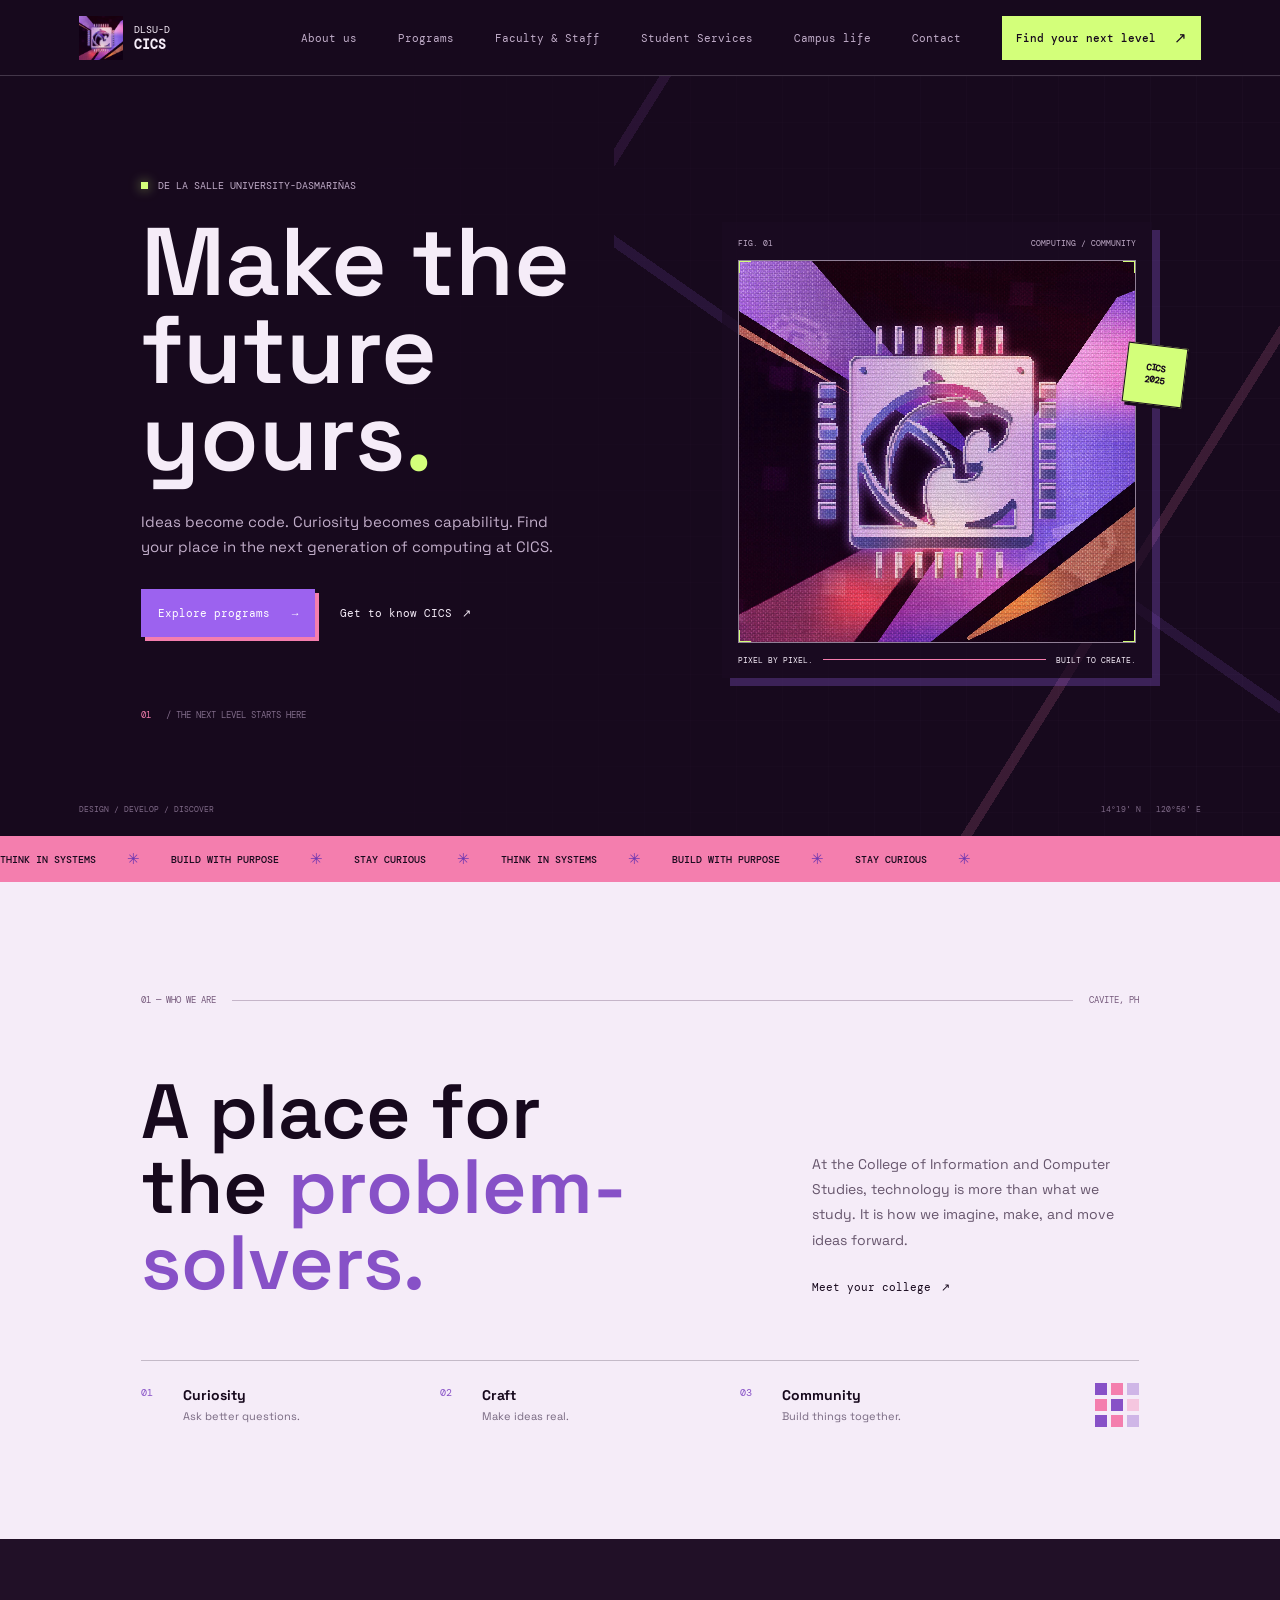
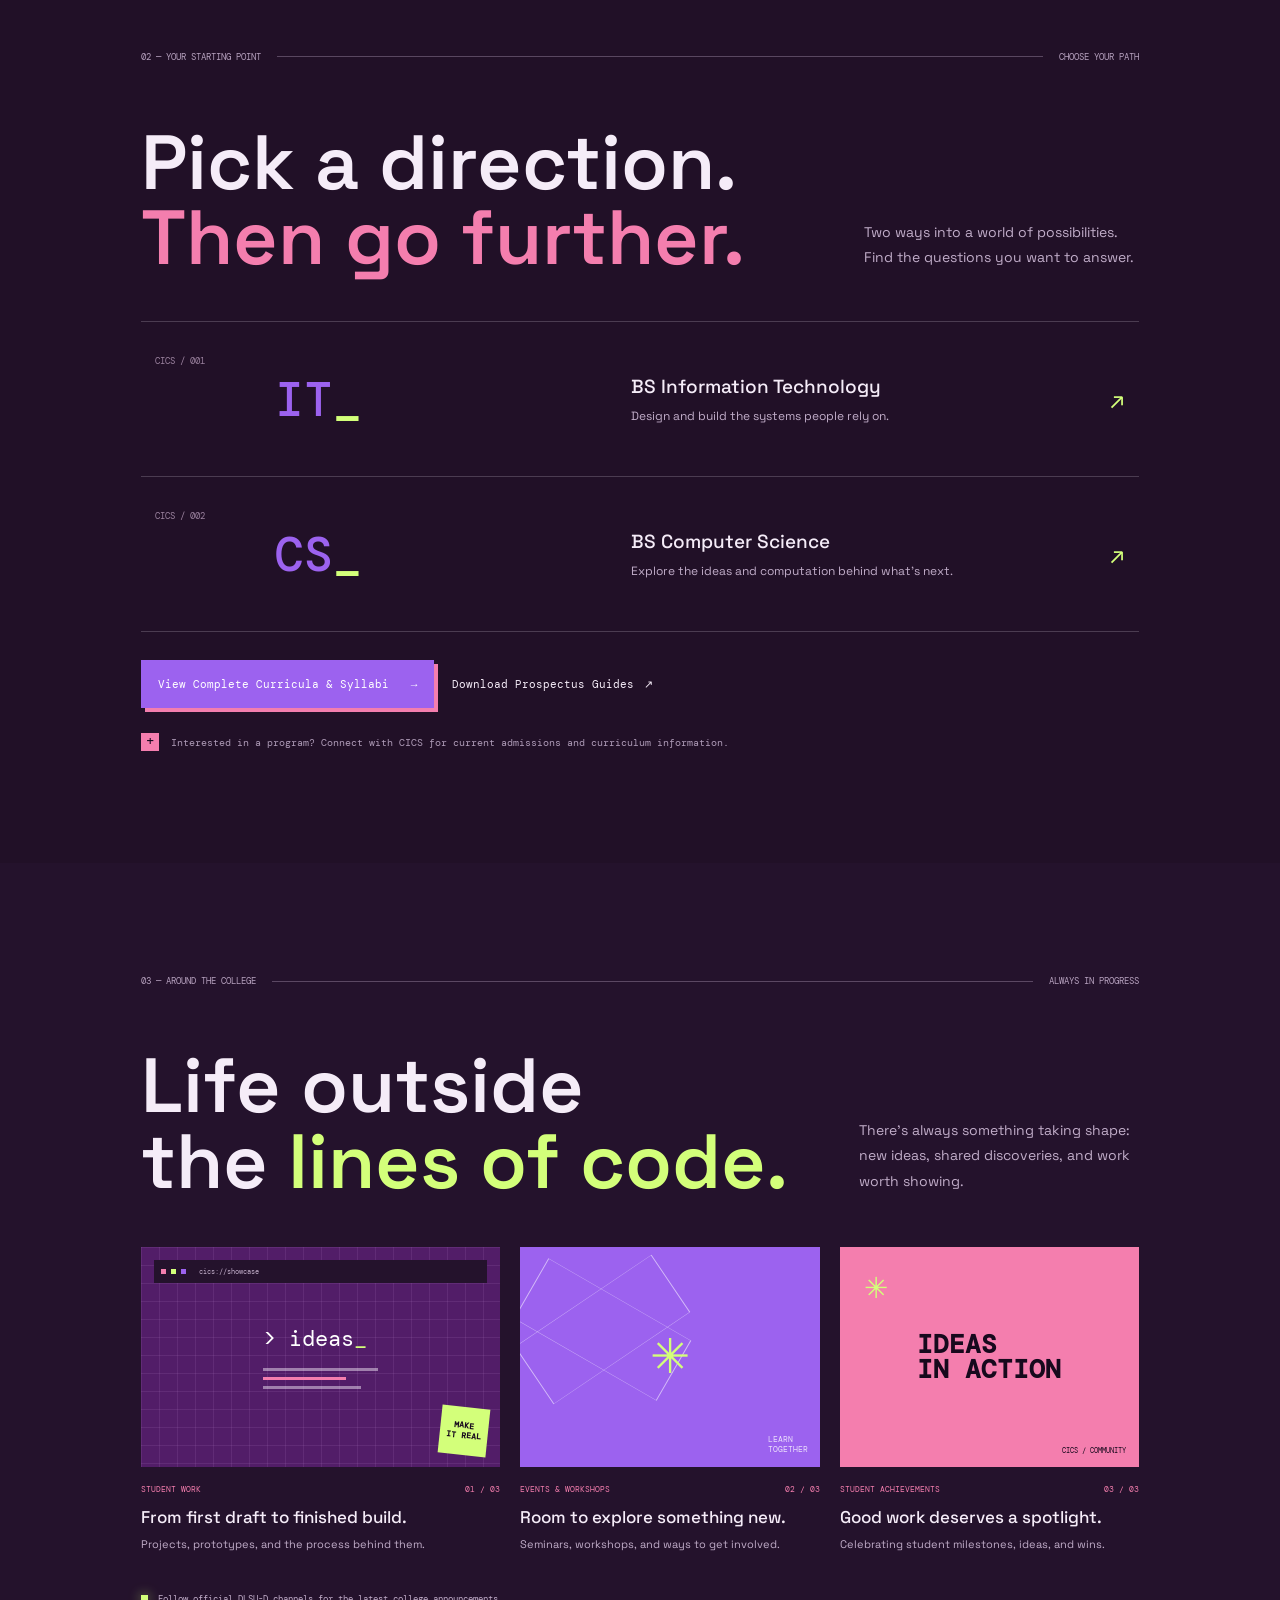
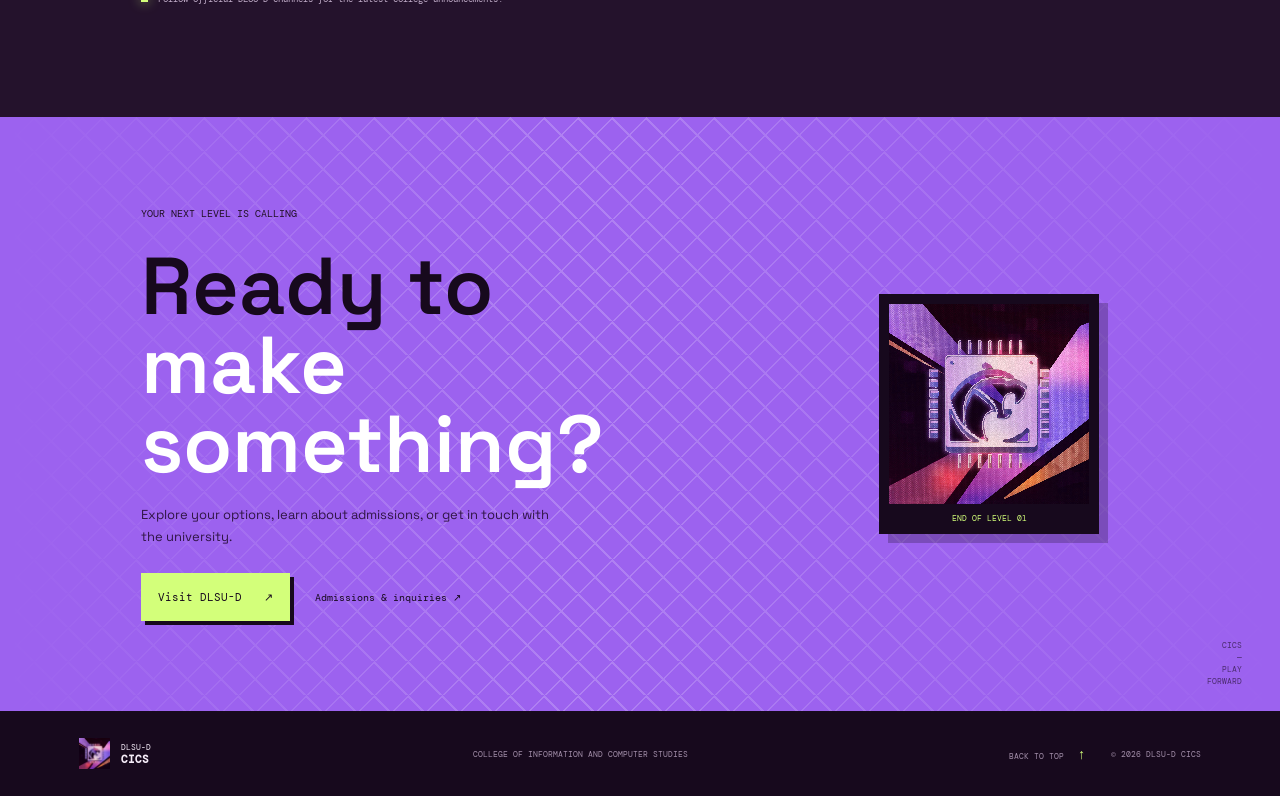
==== commit a2977ea6: "feat: update branding and improve faculty directory layout - Replaced text branding with logo image " ====
--- a/src/index.html
+++ b/src/index.html
@@ -22,7 +22,9 @@
     <a class="skip-link" href="#main">Skip to content</a>
     <header class="site-header">
       <a class="brand" href="#top" aria-label="CICS home">
-        <span class="brand-mark">C<span>/</span>S</span>
+        <span class="brand-mark"
+          ><img src="../assets/logo.jpg" alt="CICS logo"
+        /></span>
         <span class="brand-copy">DLSU-D <b>CICS</b></span>
       </a>
       <button
@@ -323,7 +325,9 @@
 
     <footer class="site-footer">
       <a class="brand footer-brand" href="#top" aria-label="CICS back to top"
-        ><span class="brand-mark">C<span>/</span>S</span>
+        ><span class="brand-mark"
+          ><img src="../assets/logo.jpg" alt="CICS logo"
+        /></span>
         <span class="brand-copy">DLSU-D <b>CICS</b></span></a
       >
       <span class="footer-note"
--- a/src/styles.css
+++ b/src/styles.css
@@ -68,15 +68,15 @@
 }
 .brand-mark {
   display: grid;
-  width: 36px;
-  height: 36px;
+  width: 44px;
+  height: 44px;
   place-content: center;
-  border: 2px solid var(--paper);
-  font: 700 14px/1 var(--mono);
-  letter-spacing: 0;
-}
-.brand-mark span {
-  color: var(--pink);
+  overflow: hidden;
+}
+.brand-mark img {
+  width: 100%;
+  height: 100%;
+  object-fit: contain;
 }
 .brand-copy {
   display: grid;
@@ -2808,6 +2808,85 @@
 }
 
 /* ---------- 01 DIRECTORY (light) ---------- */
+.faculty-leadership {
+  display: grid;
+  grid-template-columns: repeat(3, minmax(0, 1fr));
+  gap: 16px;
+  margin-bottom: 34px;
+}
+.faculty-leadership article {
+  min-height: 150px;
+  padding: 20px;
+  border: 2px solid var(--ink);
+  background: #fff;
+  box-shadow: 5px 5px 0 var(--ink);
+}
+.faculty-leadership article > span {
+  color: #8751c7;
+  font: 9px var(--mono);
+}
+.faculty-leadership h3 {
+  margin: 14px 0 8px;
+  font-size: 20px;
+  line-height: 1.2;
+}
+.faculty-leadership p {
+  margin: 0;
+  color: #66556c;
+  font: 12px var(--mono);
+}
+.faculty-roster {
+  margin-bottom: 8px;
+}
+.faculty-roster-heading {
+  margin-bottom: 14px;
+}
+.faculty-roster-department {
+  margin: 0 0 6px;
+  color: #8751c7;
+  font: 10px var(--mono);
+  text-transform: uppercase;
+}
+.faculty-roster-heading h3 {
+  margin: 0;
+  font-size: 26px;
+}
+.faculty-table-wrap {
+  overflow-x: auto;
+  border: 2px solid var(--ink);
+  background: #fff;
+}
+.faculty-table {
+  width: 100%;
+  border-collapse: collapse;
+  min-width: 980px;
+  font-size: 13px;
+}
+.faculty-table th,
+.faculty-table td {
+  padding: 12px 14px;
+  border-right: 1px solid rgba(23, 9, 29, 0.16);
+  border-bottom: 1px solid rgba(23, 9, 29, 0.16);
+  text-align: left;
+  vertical-align: top;
+}
+.faculty-table thead th {
+  background: var(--ink);
+  color: var(--acid);
+  font: 10px var(--mono);
+}
+.faculty-table tbody th {
+  width: 18%;
+  font-weight: 700;
+}
+.faculty-table tbody tr:nth-child(even) {
+  background: #f6edf9;
+}
+@media (max-width: 900px) {
+  .faculty-leadership {
+    grid-template-columns: 1fr;
+  }
+}
 .directory {
   background: var(--paper);
   color: var(--ink);
@@ -2922,6 +3001,11 @@
       14px 14px,
     #3a1748;
 }
+.faculty-photo img {
+  width: 100%;
+  height: 100%;
+  object-fit: cover;
+}
 .faculty-photo svg {
   width: 50%;
   fill: var(--pink);
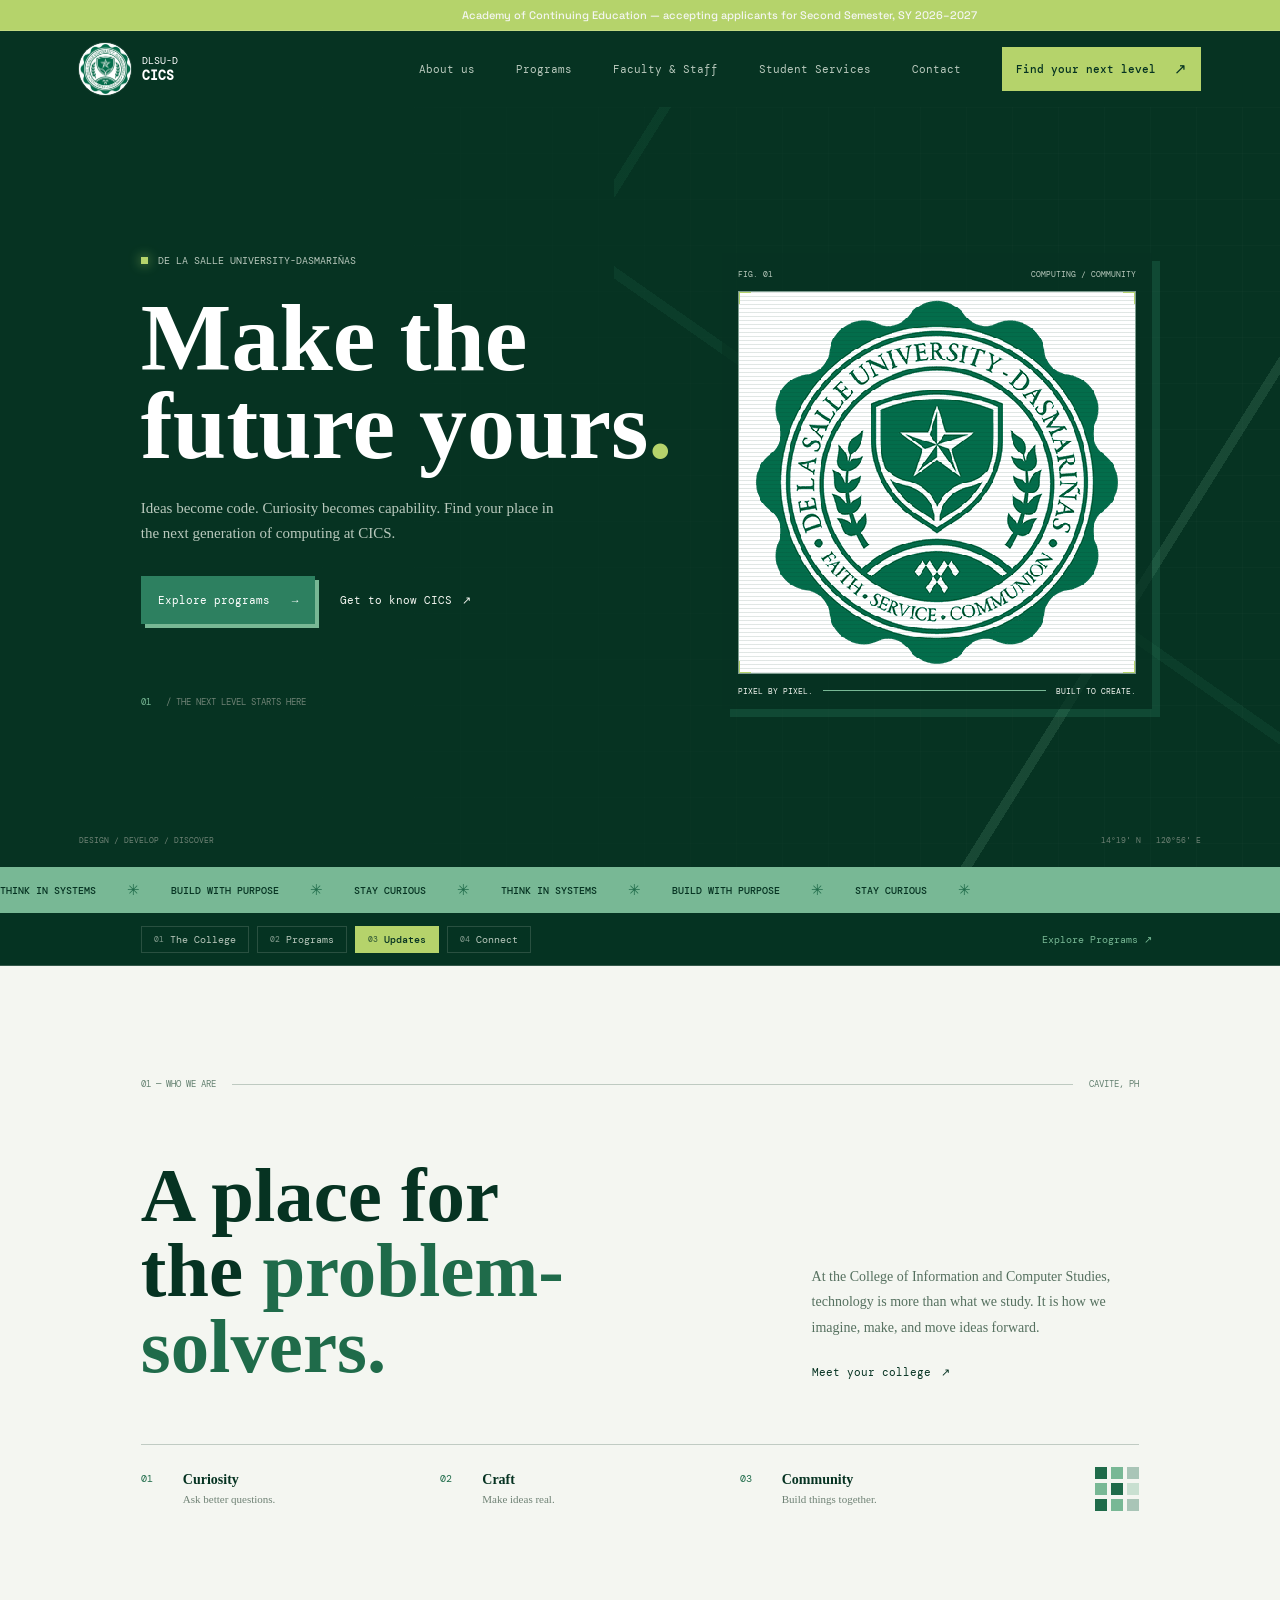
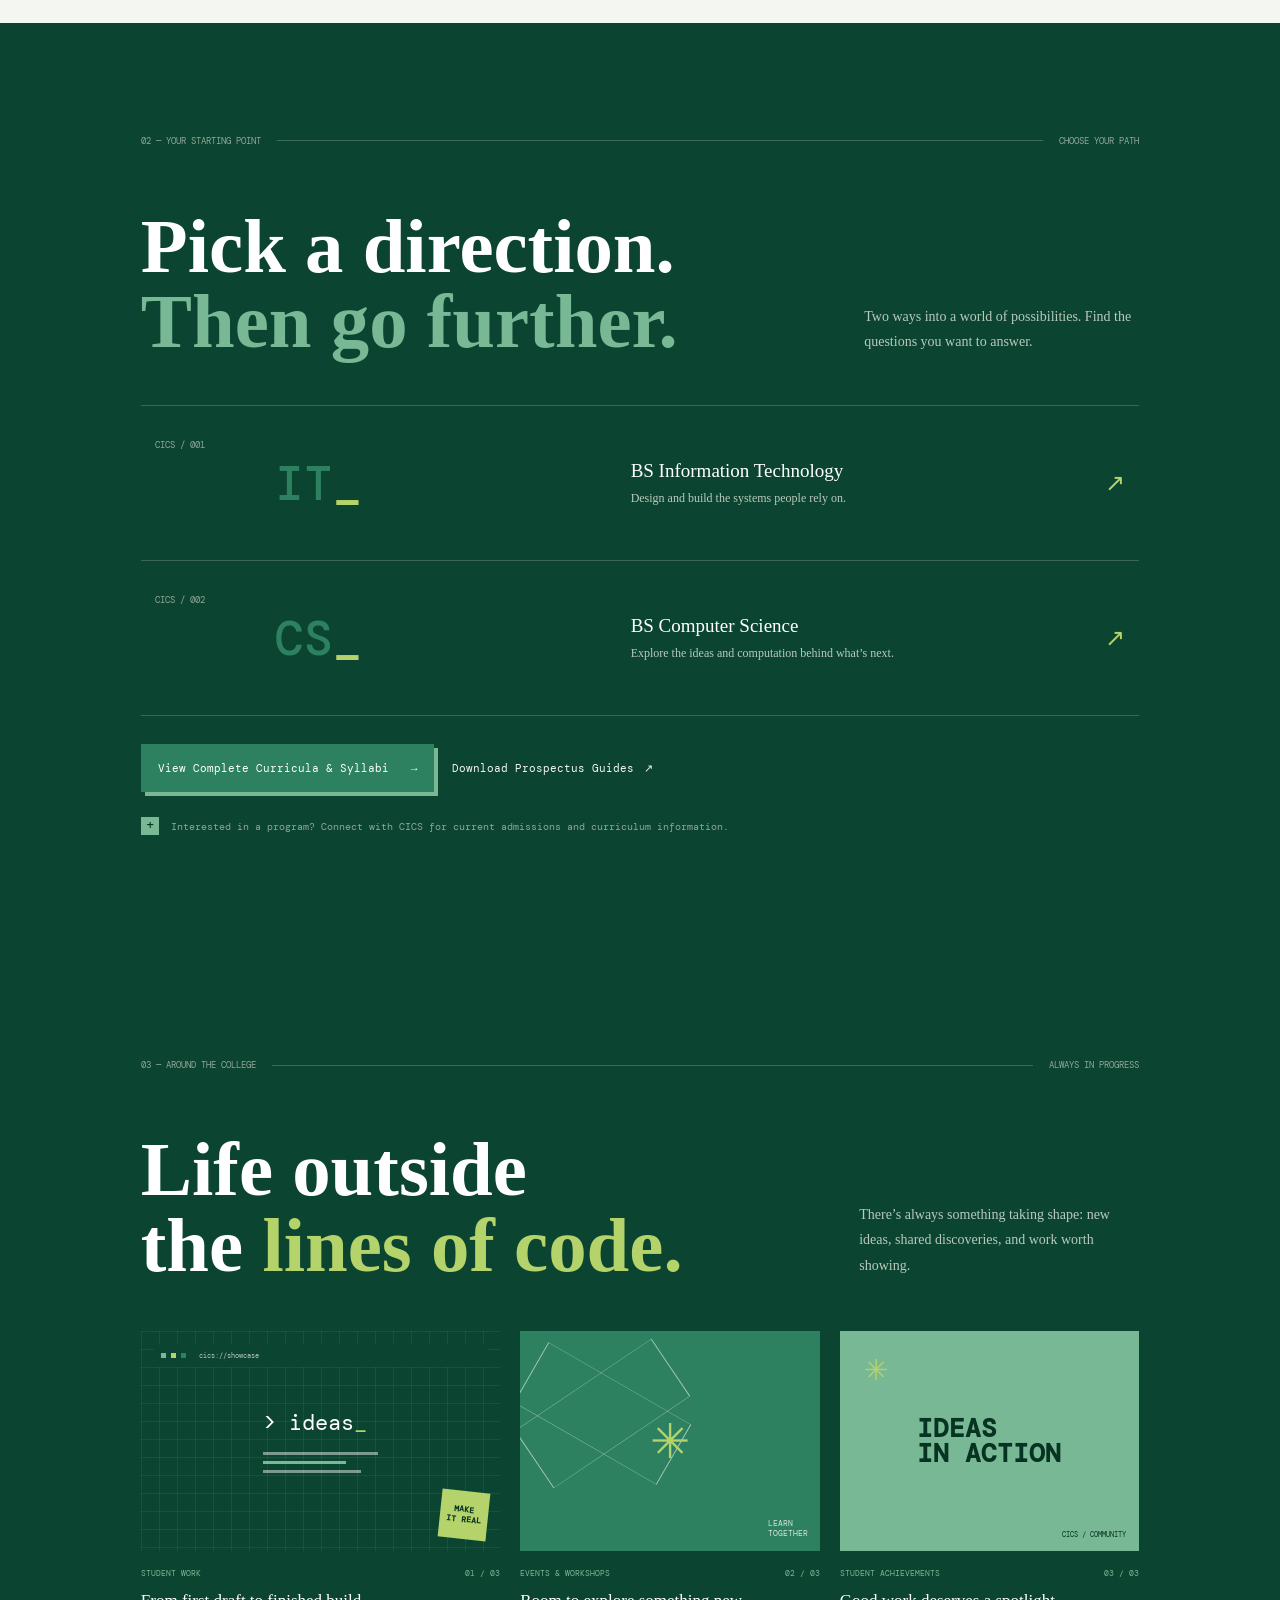
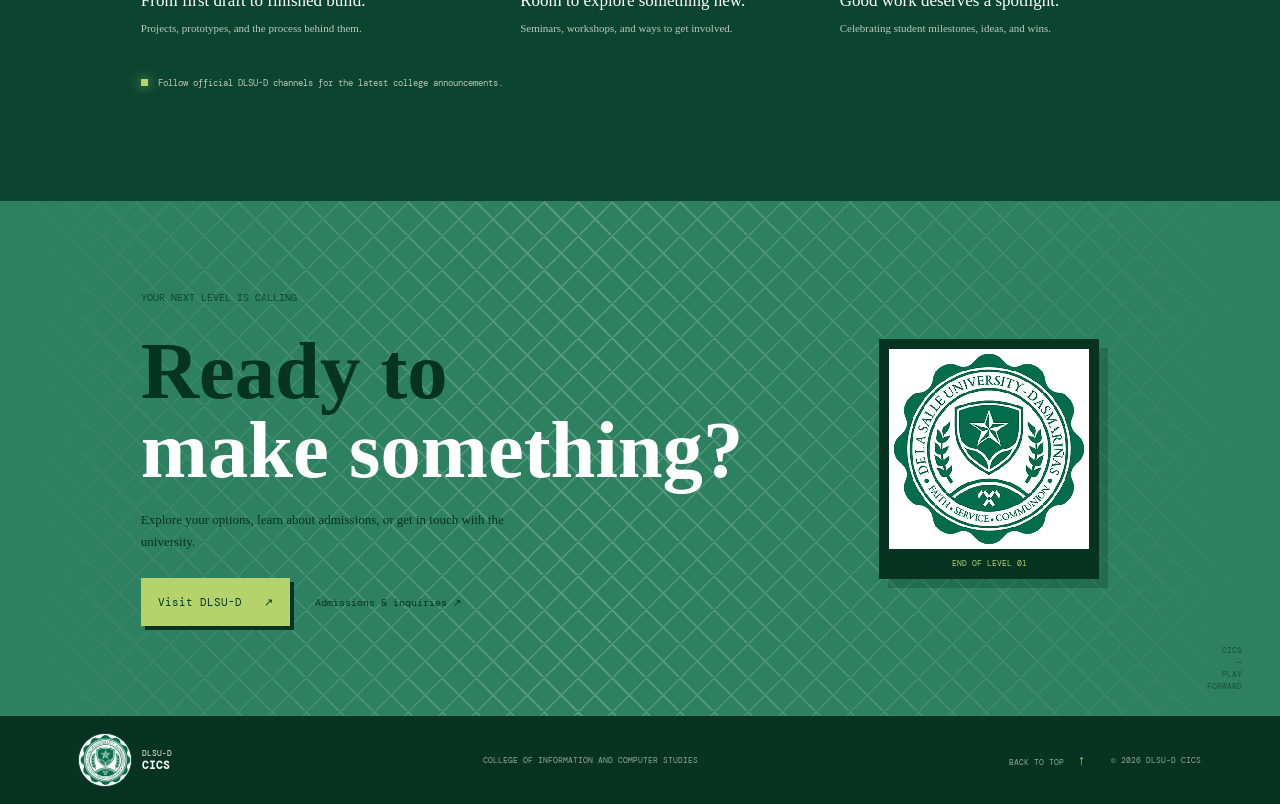
==== commit 710b9cc9: "refactor: update logo image format and enhance styling across the site - Changed logo image from JPG" ====
--- a/src/index.html
+++ b/src/index.html
@@ -23,7 +23,7 @@
     <header class="site-header">
       <a class="brand" href="#top" aria-label="CICS home">
         <span class="brand-mark"
-          ><img src="../assets/logo.jpg" alt="CICS logo"
+          ><img src="../assets/logo.png" alt="CICS logo"
         /></span>
         <span class="brand-copy">DLSU-D <b>CICS</b></span>
       </a>
@@ -41,7 +41,6 @@
         <a href="programs.html">Programs</a>
         <a href="faculty.html">Faculty &amp; Staff</a>
         <a href="student-services.html">Student Services</a>
-        <a href="#updates">Campus life</a>
         <a href="contact.html">Contact</a>
         <a class="nav-apply" href="#connect"
           >Find your next level <span aria-hidden="true">↗</span></a
@@ -81,9 +80,10 @@
             <span class="frame-corner corner-tl"></span
             ><span class="frame-corner corner-tr"></span>
             <img
-              src="../assets/logo.jpg"
+              src="../assets/logo.png"
               alt="College of Information and Computer Studies logo"
             />
+            <div class="logo-pixels" aria-hidden="true"></div>
             <span class="frame-corner corner-bl"></span
             ><span class="frame-corner corner-br"></span>
           </div>
@@ -91,7 +91,6 @@
             <span>PIXEL BY PIXEL.</span><span class="caption-line"></span
             ><span>BUILT TO CREATE.</span>
           </div>
-          <span class="pixel-stamp" aria-hidden="true">CICS<br />2025</span>
         </div>
         <div class="hero-bottom" aria-hidden="true">
           <span>DESIGN / DEVELOP / DISCOVER</span
@@ -110,6 +109,25 @@
           ><span>STAY CURIOUS</span><i>✳</i>
         </div>
       </div>
+
+      <nav
+        class="program-subnav-sticky"
+        aria-label="Homepage sections navigation"
+      >
+        <div class="program-subnav-inner">
+          <div class="subnav-pills">
+            <a class="subnav-pill active" href="#about"
+              ><span>01</span> The College</a
+            >
+            <a class="subnav-pill" href="#programs"><span>02</span> Programs</a>
+            <a class="subnav-pill" href="#updates"><span>03</span> Updates</a>
+            <a class="subnav-pill" href="#connect"><span>04</span> Connect</a>
+          </div>
+          <a class="subnav-quick-cta" href="programs.html"
+            ><span>Explore Programs</span> <span aria-hidden="true">↗</span></a
+          >
+        </div>
+      </nav>
 
       <section
         class="intro section-pad"
@@ -313,7 +331,7 @@
           </div>
         </div>
         <div class="connect-logo reveal">
-          <img src="../assets/logo.jpg" alt="CICS pixel-art logo" /><span
+          <img src="../assets/logo.png" alt="CICS pixel-art logo" /><span
             >END OF LEVEL 01</span
           >
         </div>
@@ -326,7 +344,7 @@
     <footer class="site-footer">
       <a class="brand footer-brand" href="#top" aria-label="CICS back to top"
         ><span class="brand-mark"
-          ><img src="../assets/logo.jpg" alt="CICS logo"
+          ><img src="../assets/logo.png" alt="CICS logo"
         /></span>
         <span class="brand-copy">DLSU-D <b>CICS</b></span></a
       >
--- a/src/styles.css
+++ b/src/styles.css
@@ -1,13 +1,13 @@
 :root {
   color-scheme: dark;
-  --ink: #17091d;
-  --ink-soft: #211027;
-  --paper: #f5ecf8;
-  --muted: #c1adc9;
-  --violet: #9c62ef;
-  --pink: #f47eae;
-  --acid: #d3ff7a;
-  --line: rgba(245, 236, 248, 0.2);
+  --ink: #063322;
+  --ink-soft: #0b4531;
+  --paper: #f4f6f1;
+  --muted: #b9c9bd;
+  --violet: #2d8060;
+  --pink: #78b895;
+  --acid: #b5d36b;
+  --line: rgba(244, 246, 241, 0.2);
   --mono: "DM Mono", "Courier New", monospace;
   --display: "Space Grotesk", "Trebuchet MS", sans-serif;
 }
@@ -22,6 +22,17 @@
 body {
   margin: 0;
   background: var(--ink);
+}
+body::before {
+  display: block;
+  width: 100%;
+  padding: 8px 6.2vw;
+  border-bottom: 1px solid rgba(244, 246, 241, 0.16);
+  background: #b5d36b;
+  color: #063322;
+  content: "Academy of Continuing Education — accepting applicants for Second Semester, SY 2026–2027";
+  text-align: center;
+  font: 500 11px var(--mono);
   color: var(--paper);
   font-family: var(--display);
   -webkit-font-smoothing: antialiased;
@@ -29,6 +40,14 @@
 a {
   color: inherit;
   text-decoration: none;
+}
+.announcement-bar {
+  padding: 8px 6.2vw;
+  border-bottom: 1px solid rgba(244, 246, 241, 0.16);
+  background: #b5d36b;
+  color: #063322;
+  text-align: center;
+  font: 500 11px var(--mono);
 }
 button {
   font: inherit;
@@ -58,7 +77,7 @@
   justify-content: space-between;
   min-height: 76px;
   padding: 0 6.2vw;
-  border-bottom: 1px solid var(--line);
+  border-bottom: 0;
   background: var(--ink);
 }
 .brand {
@@ -68,15 +87,24 @@
 }
 .brand-mark {
   display: grid;
-  width: 44px;
-  height: 44px;
-  place-content: center;
+  width: 52px;
+  height: 52px;
+  flex: 0 0 52px;
+  place-items: center;
   overflow: hidden;
+  border-radius: 50%;
+  background: #fff;
+  box-shadow: 0 0 0 1px rgba(255, 255, 255, 0.12);
 }
 .brand-mark img {
+  display: block;
   width: 100%;
   height: 100%;
-  object-fit: contain;
+  margin: 0;
+  border-radius: 50%;
+  object-fit: cover;
+  object-position: center;
+  background: #fff;
 }
 .brand-copy {
   display: grid;
@@ -144,19 +172,19 @@
     linear-gradient(
       122deg,
       transparent 4%,
-      rgba(119, 61, 147, 0.19) 4%,
-      rgba(119, 61, 147, 0.19) 5%,
+      rgba(31, 107, 74, 0.19) 4%,
+      rgba(31, 107, 74, 0.19) 5%,
       transparent 5%,
       transparent 72%,
-      rgba(244, 126, 174, 0.16) 72%,
-      rgba(244, 126, 174, 0.16) 73%,
+      rgba(120, 184, 149, 0.16) 72%,
+      rgba(120, 184, 149, 0.16) 73%,
       transparent 73%
     ),
     linear-gradient(
       35deg,
       transparent 48%,
-      rgba(156, 98, 239, 0.13) 48%,
-      rgba(156, 98, 239, 0.13) 49%,
+      rgba(45, 128, 96, 0.13) 48%,
+      rgba(45, 128, 96, 0.13) 49%,
       transparent 49%
     );
   content: "";
@@ -167,8 +195,8 @@
   inset: 0;
   opacity: 0.16;
   background-image:
-    linear-gradient(rgba(196, 159, 221, 0.15) 1px, transparent 1px),
-    linear-gradient(90deg, rgba(196, 159, 221, 0.15) 1px, transparent 1px);
+    linear-gradient(rgba(185, 201, 189, 0.15) 1px, transparent 1px),
+    linear-gradient(90deg, rgba(185, 201, 189, 0.15) 1px, transparent 1px);
   background-size: 46px 46px;
   mask-image: linear-gradient(90deg, transparent 12%, #000 100%);
   pointer-events: none;
@@ -257,7 +285,7 @@
   box-shadow: 4px 4px 0 var(--pink);
 }
 .button-primary:hover {
-  background: #ad7aff;
+  background: #78b895;
 }
 .text-link {
   display: inline-flex;
@@ -269,7 +297,7 @@
 }
 .hero-index {
   margin: 72px 0 0;
-  color: #806b89;
+  color: #6f8275;
   font-size: 9px;
 }
 .hero-index span {
@@ -280,8 +308,8 @@
   width: min(100%, 430px);
   justify-self: end;
   padding: 16px 16px 13px;
-  background: rgba(27, 11, 34, 0.68);
-  box-shadow: 8px 8px 0 rgba(156, 98, 239, 0.28);
+  background: rgba(6, 51, 34, 0.68);
+  box-shadow: 8px 8px 0 rgba(45, 128, 96, 0.28);
 }
 .art-label,
 .art-caption {
@@ -299,15 +327,15 @@
   width: 100%;
   aspect-ratio: 1.04 / 1;
   overflow: hidden;
-  border: 1px solid rgba(245, 236, 248, 0.5);
-  background: #2a1234;
+  border: 1px solid rgba(244, 246, 241, 0.5);
+  background: #0b4531;
 }
 .logo-frame::after {
   position: absolute;
   inset: 0;
   background: repeating-linear-gradient(
     0deg,
-    rgba(18, 8, 24, 0.12) 0 1px,
+    rgba(6, 51, 34, 0.12) 0 1px,
     transparent 1px 4px
   );
   content: "";
@@ -321,6 +349,39 @@
   object-position: center 45%;
   image-rendering: pixelated;
 }
+.logo-pixels {
+  position: absolute;
+  z-index: 2;
+  inset: 0;
+  display: grid;
+  grid-template-columns: repeat(12, 1fr);
+  grid-template-rows: repeat(12, 1fr);
+}
+.logo-pixels i {
+  background: var(--pixel, var(--violet));
+  transition:
+    opacity 0.35s steps(3),
+    transform 0.35s steps(3);
+  transition-delay: var(--d, 0s);
+}
+.logo-frame.is-resolved .logo-pixels i {
+  opacity: 0;
+  transform: scale(0.4);
+}
+.logo-frame.is-resolved .logo-pixels i.blink {
+  animation: logo-pixel-blink 0.9s steps(2) both;
+}
+@keyframes logo-pixel-blink {
+  0%,
+  100% {
+    opacity: 0;
+    transform: scale(0.4);
+  }
+  50% {
+    opacity: 1;
+    transform: scale(1);
+  }
+}
 .frame-corner {
   position: absolute;
   z-index: 1;
@@ -359,22 +420,7 @@
   flex: 1;
   background: var(--pink);
 }
-.pixel-stamp {
-  position: absolute;
-  top: 27%;
-  right: -33px;
-  display: grid;
-  width: 60px;
-  height: 60px;
-  place-content: center;
-  transform: rotate(7deg);
-  border: 1px solid var(--ink);
-  background: var(--acid);
-  color: var(--ink);
-  text-align: center;
-  font: 700 9px/1.3 var(--mono);
-  box-shadow: 3px 3px 0 var(--ink);
-}
+
 .hero-bottom {
   position: absolute;
   right: 6.2vw;
@@ -382,7 +428,7 @@
   left: 6.2vw;
   display: flex;
   justify-content: space-between;
-  color: #806b89;
+  color: #6f8275;
   font-size: 8px;
 }
 
@@ -401,7 +447,7 @@
   font: 500 10px var(--mono);
 }
 .ticker-track i {
-  color: #6d36b1;
+  color: #1f6b4a;
   font-style: normal;
   font-size: 15px;
 }
@@ -422,7 +468,7 @@
   display: flex;
   align-items: center;
   gap: 16px;
-  color: #765a7c;
+  color: #648171;
   font-size: 9px;
 }
 .kicker-rule {
@@ -450,7 +496,7 @@
 }
 .intro h2 span,
 .section-heading h2 span {
-  color: #8751c7;
+  color: #1f6b4a;
 }
 .intro-aside {
   max-width: 370px;
@@ -460,7 +506,7 @@
 .section-heading > p,
 .updates-heading > p {
   margin: 0 0 22px;
-  color: #66556c;
+  color: #55705f;
   font-size: 14px;
   line-height: 1.8;
 }
@@ -468,7 +514,7 @@
   color: var(--ink);
 }
 .intro-aside .text-link:hover {
-  color: #8751c7;
+  color: #1f6b4a;
 }
 .value-strip {
   display: grid;
@@ -476,7 +522,7 @@
   gap: 20px;
   align-items: center;
   padding-top: 22px;
-  border-top: 1px solid rgba(23, 9, 29, 0.22);
+  border-top: 1px solid rgba(6, 51, 34, 0.22);
 }
 .value-strip > div:not(.value-pixel) {
   display: grid;
@@ -487,14 +533,14 @@
 .value-number {
   grid-row: span 2;
   align-self: start;
-  color: #8751c7;
+  color: #1f6b4a;
   font: 10px var(--mono);
 }
 .value-strip b {
   font-size: 14px;
 }
 .value-strip > div > span:last-child {
-  color: #786981;
+  color: #6f8275;
   font-size: 11px;
 }
 .value-pixel {
@@ -506,7 +552,7 @@
 .value-pixel span {
   width: 12px;
   height: 12px;
-  background: #8751c7;
+  background: #1f6b4a;
 }
 .value-pixel span:nth-child(2n) {
   background: var(--pink);
@@ -520,7 +566,7 @@
 }
 .programs .section-kicker,
 .updates .section-kicker {
-  color: #b6a1be;
+  color: #91a698;
 }
 .section-heading {
   display: flex;
@@ -556,12 +602,12 @@
 .program-card:hover {
   padding-right: 23px;
   padding-left: 23px;
-  background: rgba(156, 98, 239, 0.1);
+  background: rgba(45, 128, 96, 0.1);
 }
 .program-code {
   align-self: start;
   padding-top: 13px;
-  color: #9b829f;
+  color: #91a698;
   font-size: 9px;
 }
 .program-initials {
@@ -597,7 +643,7 @@
   align-items: center;
   gap: 12px;
   margin: 25px 0 0;
-  color: #ae9bb7;
+  color: #91a698;
   font-size: 10px;
   line-height: 1.7;
 }
@@ -612,7 +658,7 @@
 }
 
 .updates {
-  background: #24122c;
+  background: #0b4531;
 }
 .updates-heading {
   display: flex;
@@ -646,10 +692,10 @@
 }
 .art-terminal {
   justify-items: start;
-  background: #521d68;
+  background: #0b4531;
   background-image:
-    linear-gradient(rgba(239, 193, 255, 0.09) 1px, transparent 1px),
-    linear-gradient(90deg, rgba(239, 193, 255, 0.09) 1px, transparent 1px);
+    linear-gradient(rgba(181, 211, 107, 0.09) 1px, transparent 1px),
+    linear-gradient(90deg, rgba(181, 211, 107, 0.09) 1px, transparent 1px);
   background-size: 18px 18px;
 }
 .terminal-bar {
@@ -661,7 +707,7 @@
   align-items: center;
   gap: 5px;
   padding: 7px;
-  background: #24122c;
+  background: #0b4531;
 }
 .terminal-bar i {
   width: 5px;
@@ -701,7 +747,7 @@
   display: block;
   width: 115px;
   height: 3px;
-  background: rgba(245, 236, 248, 0.48);
+  background: rgba(244, 246, 241, 0.48);
 }
 .terminal-lines i:nth-child(2) {
   width: 83px;
@@ -725,7 +771,7 @@
   font: 700 8px/1.2 var(--mono);
 }
 .art-orbit {
-  background: #9c62ef;
+  background: #2d8060;
 }
 .orbit-ring {
   position: absolute;
@@ -851,7 +897,7 @@
 .connect-content > p:not(.eyebrow) {
   max-width: 410px;
   margin: 20px 0 25px;
-  color: #301545;
+  color: #063322;
   font-size: 13px;
   line-height: 1.7;
 }
@@ -860,7 +906,7 @@
   box-shadow: 4px 4px 0 var(--ink);
 }
 .button-light:hover {
-  background: #e5ffac;
+  background: #d9eaa1;
 }
 .connect-link {
   color: var(--ink);
@@ -876,7 +922,7 @@
   padding: 10px;
   transform: rotate(4deg);
   background: var(--ink);
-  box-shadow: 9px 9px 0 rgba(23, 9, 29, 0.25);
+  box-shadow: 9px 9px 0 rgba(6, 51, 34, 0.25);
 }
 .connect-logo img {
   display: block;
@@ -896,7 +942,7 @@
   position: absolute;
   right: 3vw;
   bottom: 24px;
-  color: rgba(23, 9, 29, 0.6);
+  color: rgba(6, 51, 34, 0.6);
   text-align: right;
   font-size: 8px;
   line-height: 1.5;
@@ -909,16 +955,21 @@
   gap: 25px;
   min-height: 85px;
   padding: 18px 6.2vw;
-  color: #a28ea9;
+  color: #91a698;
   font-size: 8px;
 }
 .footer-brand {
   color: var(--paper);
 }
 .footer-brand .brand-mark {
-  width: 31px;
-  height: 31px;
+  width: 52px;
+  height: 52px;
+  flex: 0 0 52px;
   font-size: 12px;
+}
+.footer-brand .brand-mark img {
+  width: 100%;
+  height: 100%;
 }
 .footer-brand .brand-copy {
   font-size: 8px;
@@ -989,15 +1040,15 @@
     linear-gradient(
       135deg,
       transparent 15%,
-      rgba(156, 98, 239, 0.12) 15%,
-      rgba(156, 98, 239, 0.12) 16%,
+      rgba(45, 128, 96, 0.12) 15%,
+      rgba(45, 128, 96, 0.12) 16%,
       transparent 16%
     ),
     linear-gradient(
       45deg,
       transparent 65%,
-      rgba(244, 126, 174, 0.14) 65%,
-      rgba(244, 126, 174, 0.14) 66%,
+      rgba(120, 184, 149, 0.14) 65%,
+      rgba(120, 184, 149, 0.14) 66%,
       transparent 66%
     );
   content: "";
@@ -1008,8 +1059,8 @@
   inset: 0;
   opacity: 0.14;
   background-image:
-    linear-gradient(rgba(196, 159, 221, 0.15) 1px, transparent 1px),
-    linear-gradient(90deg, rgba(196, 159, 221, 0.15) 1px, transparent 1px);
+    linear-gradient(rgba(185, 201, 189, 0.15) 1px, transparent 1px),
+    linear-gradient(90deg, rgba(185, 201, 189, 0.15) 1px, transparent 1px);
   background-size: 38px 38px;
   pointer-events: none;
 }
@@ -1048,9 +1099,9 @@
   width: 100%;
   max-width: 440px;
   justify-self: end;
-  background: rgba(27, 11, 34, 0.85);
-  border: 1px solid rgba(245, 236, 248, 0.35);
-  box-shadow: 8px 8px 0 rgba(156, 98, 239, 0.3);
+  background: rgba(6, 51, 34, 0.85);
+  border: 1px solid rgba(244, 246, 241, 0.35);
+  box-shadow: 8px 8px 0 rgba(45, 128, 96, 0.3);
   padding: 18px 20px 20px;
 }
 .stats-panel-bar {
@@ -1087,7 +1138,7 @@
   padding: 18px 0 14px;
 }
 .stat-box {
-  background: rgba(33, 16, 39, 0.6);
+  background: rgba(11, 69, 49, 0.6);
   border-left: 2px solid var(--violet);
   padding: 10px 12px;
 }
@@ -1098,7 +1149,7 @@
   border-left-color: var(--acid);
 }
 .stat-box:nth-child(4) {
-  border-left-color: #6d36b1;
+  border-left-color: #1f6b4a;
 }
 .stat-box-val {
   font: 700 24px/1.1 var(--mono);
@@ -1128,7 +1179,7 @@
   position: sticky;
   top: 0;
   z-index: 15;
-  background: rgba(23, 9, 29, 0.94);
+  background: rgba(6, 51, 34, 0.94);
   backdrop-filter: blur(10px);
   border-bottom: 1px solid var(--line);
   padding: 0 10vw 0 11vw;
@@ -1158,7 +1209,7 @@
   padding: 6px 12px;
   font: 10px var(--mono);
   color: var(--muted);
-  border: 1px solid rgba(245, 236, 248, 0.15);
+  border: 1px solid rgba(244, 246, 241, 0.15);
   background: transparent;
   transition: all 0.2s ease;
   cursor: pointer;
@@ -1206,7 +1257,7 @@
 .degree-hero-banner {
   padding: 36px 40px 28px;
   border-bottom: 1px solid var(--line);
-  background: rgba(23, 9, 29, 0.5);
+  background: rgba(6, 51, 34, 0.5);
   display: grid;
   grid-template-columns: 1fr auto;
   gap: 24px;
@@ -1258,7 +1309,7 @@
   display: grid;
   grid-template-columns: repeat(4, 1fr);
   border-bottom: 1px solid var(--line);
-  background: rgba(33, 16, 39, 0.4);
+  background: rgba(11, 69, 49, 0.4);
 }
 .highlight-cell {
   padding: 16px 22px;
@@ -1316,7 +1367,7 @@
 }
 .year-tab-btn {
   padding: 8px 16px;
-  background: rgba(245, 236, 248, 0.05);
+  background: rgba(244, 246, 241, 0.05);
   border: 1px solid var(--line);
   color: var(--muted);
   font: 11px var(--mono);
@@ -1342,7 +1393,7 @@
   gap: 24px;
 }
 .semester-col {
-  background: rgba(23, 9, 29, 0.45);
+  background: rgba(6, 51, 34, 0.45);
   border: 1px solid var(--line);
   padding: 20px;
 }
@@ -1372,7 +1423,7 @@
   gap: 12px;
   align-items: center;
   padding: 8px 10px;
-  background: rgba(33, 16, 39, 0.5);
+  background: rgba(11, 69, 49, 0.5);
   border-left: 2px solid transparent;
   transition:
     background 0.15s,
@@ -1381,7 +1432,7 @@
   cursor: pointer;
 }
 .course-row:hover {
-  background: rgba(156, 98, 239, 0.14);
+  background: rgba(45, 128, 96, 0.14);
   border-left-color: var(--acid);
   transform: translateX(2px);
 }
@@ -1430,7 +1481,7 @@
 }
 .career-card {
   padding: 16px;
-  background: rgba(23, 9, 29, 0.6);
+  background: rgba(6, 51, 34, 0.6);
   border: 1px solid var(--line);
   transition:
     border-color 0.2s,
@@ -1467,14 +1518,14 @@
 .skill-tag {
   font: 8px var(--mono);
   padding: 2px 5px;
-  background: rgba(156, 98, 239, 0.15);
+  background: rgba(45, 128, 96, 0.15);
   color: var(--paper);
-  border: 1px solid rgba(156, 98, 239, 0.3);
+  border: 1px solid rgba(45, 128, 96, 0.3);
 }
 
 /* Specializations / Tracks Section */
 .specializations-section {
-  background: #1e0d26;
+  background: #0b4531;
   position: relative;
 }
 .tracks-grid {
@@ -1514,7 +1565,7 @@
   background: var(--acid);
 }
 .track-card:nth-child(4)::before {
-  background: #ad7aff;
+  background: #78b895;
 }
 
 .track-kicker {
@@ -1553,7 +1604,7 @@
 .tech-pill {
   padding: 3px 8px;
   font: 9px var(--mono);
-  background: rgba(33, 16, 39, 0.9);
+  background: rgba(11, 69, 49, 0.9);
   border: 1px solid var(--line);
   color: var(--paper);
 }
@@ -1566,8 +1617,8 @@
   align-items: center;
   gap: 8px;
   padding: 10px 12px;
-  background: rgba(156, 98, 239, 0.08);
-  border: 1px dashed rgba(156, 98, 239, 0.35);
+  background: rgba(45, 128, 96, 0.08);
+  border: 1px dashed rgba(45, 128, 96, 0.35);
   font: 9px var(--mono);
   color: var(--muted);
 }
@@ -1581,12 +1632,12 @@
   color: var(--ink);
 }
 .graduate-section .section-kicker {
-  color: #765a7c;
+  color: #648171;
 }
 .graduate-card {
   margin-top: 50px;
   background: #fff;
-  border: 1px solid rgba(23, 9, 29, 0.18);
+  border: 1px solid rgba(6, 51, 34, 0.18);
   box-shadow: 10px 10px 0 var(--ink);
   padding: 44px 44px 40px;
   position: relative;
@@ -1611,13 +1662,13 @@
   color: var(--ink);
 }
 .graduate-title span {
-  color: #8751c7;
+  color: #1f6b4a;
 }
 .graduate-intro {
   margin: 0 0 28px;
   max-width: 760px;
   font-size: 15px;
-  color: #55445b;
+  color: #55705f;
   line-height: 1.8;
 }
 .graduate-pillars-grid {
@@ -1626,26 +1677,26 @@
   gap: 16px;
   margin-bottom: 32px;
   padding-bottom: 28px;
-  border-bottom: 1px solid rgba(23, 9, 29, 0.15);
+  border-bottom: 1px solid rgba(6, 51, 34, 0.15);
 }
 .pillar-card {
   padding: 16px;
-  background: #f8f2fa;
-  border-left: 3px solid #8751c7;
+  background: #f4f6f1;
+  border-left: 3px solid #1f6b4a;
 }
 .pillar-card:nth-child(2) {
   border-left-color: var(--pink);
 }
 .pillar-card:nth-child(3) {
-  border-left-color: #211027;
+  border-left-color: #0b4531;
 }
 .pillar-card:nth-child(4) {
-  border-left-color: #521d68;
+  border-left-color: #0b4531;
 }
 .pillar-num {
   display: block;
   font: 10px var(--mono);
-  color: #8751c7;
+  color: #1f6b4a;
   margin-bottom: 4px;
 }
 .pillar-card b {
@@ -1657,7 +1708,7 @@
 .pillar-card p {
   margin: 0;
   font-size: 11px;
-  color: #66556c;
+  color: #55705f;
   line-height: 1.5;
 }
 .graduate-footer-strip {
@@ -1672,7 +1723,7 @@
   flex-wrap: wrap;
   gap: 20px;
   font: 10px var(--mono);
-  color: #765a7c;
+  color: #648171;
 }
 .graduate-meta-list b {
   color: var(--ink);
@@ -1690,7 +1741,7 @@
 }
 .prospectus-card {
   position: relative;
-  background: rgba(23, 9, 29, 0.7);
+  background: rgba(6, 51, 34, 0.7);
   border: 1px solid var(--line);
   padding: 26px 28px 24px;
   display: flex;
@@ -1718,9 +1769,9 @@
 }
 .prospectus-badge-file {
   font: 8px var(--mono);
-  background: rgba(244, 126, 174, 0.15);
+  background: rgba(120, 184, 149, 0.15);
   color: var(--pink);
-  border: 1px solid rgba(244, 126, 174, 0.3);
+  border: 1px solid rgba(120, 184, 149, 0.3);
   padding: 2px 6px;
 }
 .prospectus-card h3 {
@@ -1741,7 +1792,7 @@
   grid-template-columns: repeat(3, 1fr);
   gap: 8px;
   padding: 10px 12px;
-  background: rgba(33, 16, 39, 0.6);
+  background: rgba(11, 69, 49, 0.6);
   border: 1px dashed var(--line);
   margin-bottom: 20px;
   font: 9px var(--mono);
@@ -1812,7 +1863,7 @@
 .modal-backdrop {
   position: absolute;
   inset: 0;
-  background: rgba(14, 5, 18, 0.88);
+  background: rgba(6, 51, 34, 0.88);
   backdrop-filter: blur(8px);
 }
 .modal-dialog {
@@ -1824,10 +1875,10 @@
   display: flex;
   flex-direction: column;
   background: var(--ink-soft);
-  border: 1px solid rgba(245, 236, 248, 0.35);
+  border: 1px solid rgba(244, 246, 241, 0.35);
   box-shadow:
-    12px 12px 0 rgba(23, 9, 29, 0.8),
-    0 0 40px rgba(156, 98, 239, 0.2);
+    12px 12px 0 rgba(6, 51, 34, 0.8),
+    0 0 40px rgba(45, 128, 96, 0.2);
   overflow: hidden;
   animation: modalIn 0.2s cubic-bezier(0.16, 1, 0.3, 1);
 }
@@ -1891,7 +1942,7 @@
   gap: 12px;
   margin-bottom: 20px;
   padding: 12px;
-  background: rgba(23, 9, 29, 0.6);
+  background: rgba(6, 51, 34, 0.6);
   border: 1px solid var(--line);
   font: 10px var(--mono);
 }
@@ -2102,12 +2153,7 @@
   .hero-art {
     padding: 10px;
   }
-  .pixel-stamp {
-    right: -17px;
-    width: 48px;
-    height: 48px;
-    font-size: 7px;
-  }
+
   .section-pad {
     padding: 85px 7vw;
   }
@@ -2355,9 +2401,9 @@
   width: 100%;
   max-width: 430px;
   justify-self: end;
-  border: 1px solid rgba(245, 236, 248, 0.3);
-  background: rgba(27, 11, 34, 0.88);
-  box-shadow: 9px 9px 0 rgba(244, 126, 174, 0.16);
+  border: 1px solid rgba(244, 246, 241, 0.3);
+  background: rgba(6, 51, 34, 0.88);
+  box-shadow: 9px 9px 0 rgba(120, 184, 149, 0.16);
 }
 .contact-panel-bar,
 .contact-panel-footer {
@@ -2433,7 +2479,7 @@
   min-height: 36px;
   padding: 0 16px;
   border-top: 1px solid var(--line);
-  color: #a28ea9;
+  color: #91a698;
   font-size: 8px;
 }
 .contact-location {
@@ -2534,7 +2580,7 @@
   width: 100%;
   min-height: 48px;
   padding: 13px 14px;
-  border: 1px solid rgba(245, 236, 248, 0.28);
+  border: 1px solid rgba(244, 246, 241, 0.28);
   border-radius: 0;
   outline: none;
   background: var(--ink);
@@ -2548,7 +2594,7 @@
 }
 .contact-form input::placeholder,
 .contact-form textarea::placeholder {
-  color: #8e7c95;
+  color: #91a698;
 }
 .contact-form input:focus,
 .contact-form textarea:focus {
@@ -2653,15 +2699,15 @@
     linear-gradient(
       135deg,
       transparent 22%,
-      rgba(156, 98, 239, 0.15) 22%,
-      rgba(156, 98, 239, 0.15) 23%,
+      rgba(45, 128, 96, 0.15) 22%,
+      rgba(45, 128, 96, 0.15) 23%,
       transparent 23%
     ),
     linear-gradient(
       45deg,
       transparent 70%,
-      rgba(244, 126, 174, 0.13) 70%,
-      rgba(244, 126, 174, 0.13) 71%,
+      rgba(120, 184, 149, 0.13) 70%,
+      rgba(120, 184, 149, 0.13) 71%,
       transparent 71%
     );
   content: "";
@@ -2726,8 +2772,8 @@
 }
 .faculty-terminal {
   border: 1px solid var(--line);
-  background: rgba(23, 9, 29, 0.82);
-  box-shadow: 18px 18px 0 rgba(156, 98, 239, 0.08);
+  background: rgba(6, 51, 34, 0.82);
+  box-shadow: 18px 18px 0 rgba(45, 128, 96, 0.08);
 }
 .faculty-terminal .terminal-bar {
   display: flex;
@@ -2789,7 +2835,7 @@
   align-items: center;
   gap: 12px;
   margin: 28px 0 0;
-  color: #9b829f;
+  color: #91a698;
   font: 10px/1.6 var(--mono);
 }
 .interest-tags {
@@ -2802,8 +2848,8 @@
 }
 .interest-tags li {
   padding: 3px 8px;
-  border: 1px solid rgba(156, 98, 239, 0.35);
-  background: rgba(156, 98, 239, 0.14);
+  border: 1px solid rgba(45, 128, 96, 0.35);
+  background: rgba(45, 128, 96, 0.14);
   font: 9px var(--mono);
 }
 
@@ -2822,7 +2868,7 @@
   box-shadow: 5px 5px 0 var(--ink);
 }
 .faculty-leadership article > span {
-  color: #8751c7;
+  color: #1f6b4a;
   font: 9px var(--mono);
 }
 .faculty-leadership h3 {
@@ -2832,7 +2878,7 @@
 }
 .faculty-leadership p {
   margin: 0;
-  color: #66556c;
+  color: #55705f;
   font: 12px var(--mono);
 }
 .faculty-roster {
@@ -2843,7 +2889,7 @@
 }
 .faculty-roster-department {
   margin: 0 0 6px;
-  color: #8751c7;
+  color: #1f6b4a;
   font: 10px var(--mono);
   text-transform: uppercase;
 }
@@ -2865,8 +2911,8 @@
 .faculty-table th,
 .faculty-table td {
   padding: 12px 14px;
-  border-right: 1px solid rgba(23, 9, 29, 0.16);
-  border-bottom: 1px solid rgba(23, 9, 29, 0.16);
+  border-right: 1px solid rgba(6, 51, 34, 0.16);
+  border-bottom: 1px solid rgba(6, 51, 34, 0.16);
   text-align: left;
   vertical-align: top;
 }
@@ -2880,7 +2926,7 @@
   font-weight: 700;
 }
 .faculty-table tbody tr:nth-child(even) {
-  background: #f6edf9;
+  background: #f4f6f1;
 }
 @media (max-width: 900px) {
   .faculty-leadership {
@@ -2892,20 +2938,20 @@
   color: var(--ink);
 }
 .directory .section-kicker {
-  color: #765a7c;
+  color: #648171;
 }
 .directory .section-heading h2 span {
-  color: #8751c7;
+  color: #1f6b4a;
 }
 .directory .section-heading > p {
-  color: #66556c;
+  color: #55705f;
 }
 .directory-tools {
   display: grid;
   gap: 18px;
   margin-bottom: 34px;
   padding-bottom: 24px;
-  border-bottom: 1px solid rgba(23, 9, 29, 0.22);
+  border-bottom: 1px solid rgba(6, 51, 34, 0.22);
 }
 .directory-search {
   display: grid;
@@ -2913,7 +2959,7 @@
   max-width: 460px;
 }
 .directory-search label {
-  color: #765a7c;
+  color: #648171;
   font: 10px var(--mono);
 }
 .directory-search input {
@@ -2928,7 +2974,7 @@
   font: 14px var(--display);
 }
 .directory-search input:focus {
-  border-color: #8751c7;
+  border-color: #1f6b4a;
   box-shadow: 4px 4px 0 var(--pink);
 }
 .filter-chips {
@@ -2938,7 +2984,7 @@
 }
 .chip {
   padding: 8px 14px;
-  border: 1px solid rgba(23, 9, 29, 0.35);
+  border: 1px solid rgba(6, 51, 34, 0.35);
   background: transparent;
   color: var(--ink);
   font: 10px var(--mono);
@@ -2950,7 +2996,7 @@
 }
 .chip:hover {
   border-color: var(--ink);
-  background: rgba(23, 9, 29, 0.06);
+  background: rgba(6, 51, 34, 0.06);
 }
 .chip.is-active {
   border-color: var(--ink);
@@ -2959,7 +3005,7 @@
 }
 .directory-count {
   margin: 0;
-  color: #765a7c;
+  color: #648171;
   font: 10px var(--mono);
 }
 .faculty-grid {
@@ -2982,7 +3028,7 @@
 }
 .faculty-card:hover {
   transform: translate(-3px, -3px);
-  box-shadow: 9px 9px 0 #8751c7;
+  box-shadow: 9px 9px 0 #1f6b4a;
 }
 .faculty-card[hidden] {
   display: none;
@@ -2995,11 +3041,11 @@
   overflow: hidden;
   border-bottom: 2px solid var(--ink);
   background:
-    linear-gradient(rgba(239, 193, 255, 0.1) 1px, transparent 1px) 0 0 / 14px
+    linear-gradient(rgba(181, 211, 107, 0.1) 1px, transparent 1px) 0 0 / 14px
       14px,
-    linear-gradient(90deg, rgba(239, 193, 255, 0.1) 1px, transparent 1px) 0 0 /
+    linear-gradient(90deg, rgba(181, 211, 107, 0.1) 1px, transparent 1px) 0 0 /
       14px 14px,
-    #3a1748;
+    #0b4531;
 }
 .faculty-photo img {
   width: 100%;
@@ -3031,7 +3077,7 @@
   padding: 20px 20px 18px;
 }
 .faculty-field {
-  color: #8751c7;
+  color: #1f6b4a;
   font: 9px var(--mono);
 }
 .faculty-name {
@@ -3042,7 +3088,7 @@
 }
 .faculty-position {
   margin: 0 0 10px;
-  color: #66556c;
+  color: #55705f;
   font-size: 13px;
 }
 .faculty-expertise {
@@ -3052,7 +3098,7 @@
 }
 .faculty-more {
   margin-top: auto;
-  border-top: 1px solid rgba(23, 9, 29, 0.18);
+  border-top: 1px solid rgba(6, 51, 34, 0.18);
 }
 .faculty-more summary {
   display: flex;
@@ -3067,7 +3113,7 @@
   display: none;
 }
 .faculty-more summary::after {
-  color: #8751c7;
+  color: #1f6b4a;
   font-size: 16px;
   content: "+";
   transition: transform 0.25s;
@@ -3077,23 +3123,23 @@
 }
 .faculty-more p {
   margin: 8px 0 0;
-  color: #66556c;
+  color: #55705f;
   font-size: 12px;
   line-height: 1.7;
 }
 .directory .interest-tags li {
-  border-color: rgba(135, 81, 199, 0.4);
-  background: rgba(135, 81, 199, 0.1);
+  border-color: rgba(45, 128, 96, 0.4);
+  background: rgba(45, 128, 96, 0.1);
   color: var(--ink);
 }
 .directory-empty {
   padding: 40px 0;
-  color: #66556c;
+  color: #55705f;
   font: 12px var(--mono);
   text-align: center;
 }
 .directory .placeholder-note {
-  color: #786981;
+  color: #6f8275;
 }
 
 /* ---------- 02 STAFF ---------- */
@@ -3102,7 +3148,7 @@
 }
 .staff .section-kicker,
 .research .section-kicker {
-  color: #b6a1be;
+  color: #91a698;
 }
 .staff-grid {
   display: grid;
@@ -3170,7 +3216,7 @@
 
 /* ---------- 03 RESEARCH ---------- */
 .research {
-  background: #24122c;
+  background: #0b4531;
 }
 .research .section-heading h2 span {
   color: var(--acid);
@@ -3187,7 +3233,7 @@
   gap: 8px;
   padding: 10px 16px;
   border: 1px solid var(--line);
-  background: rgba(245, 236, 248, 0.05);
+  background: rgba(244, 246, 241, 0.05);
   color: var(--muted);
   font: 11px var(--mono);
   cursor: pointer;
